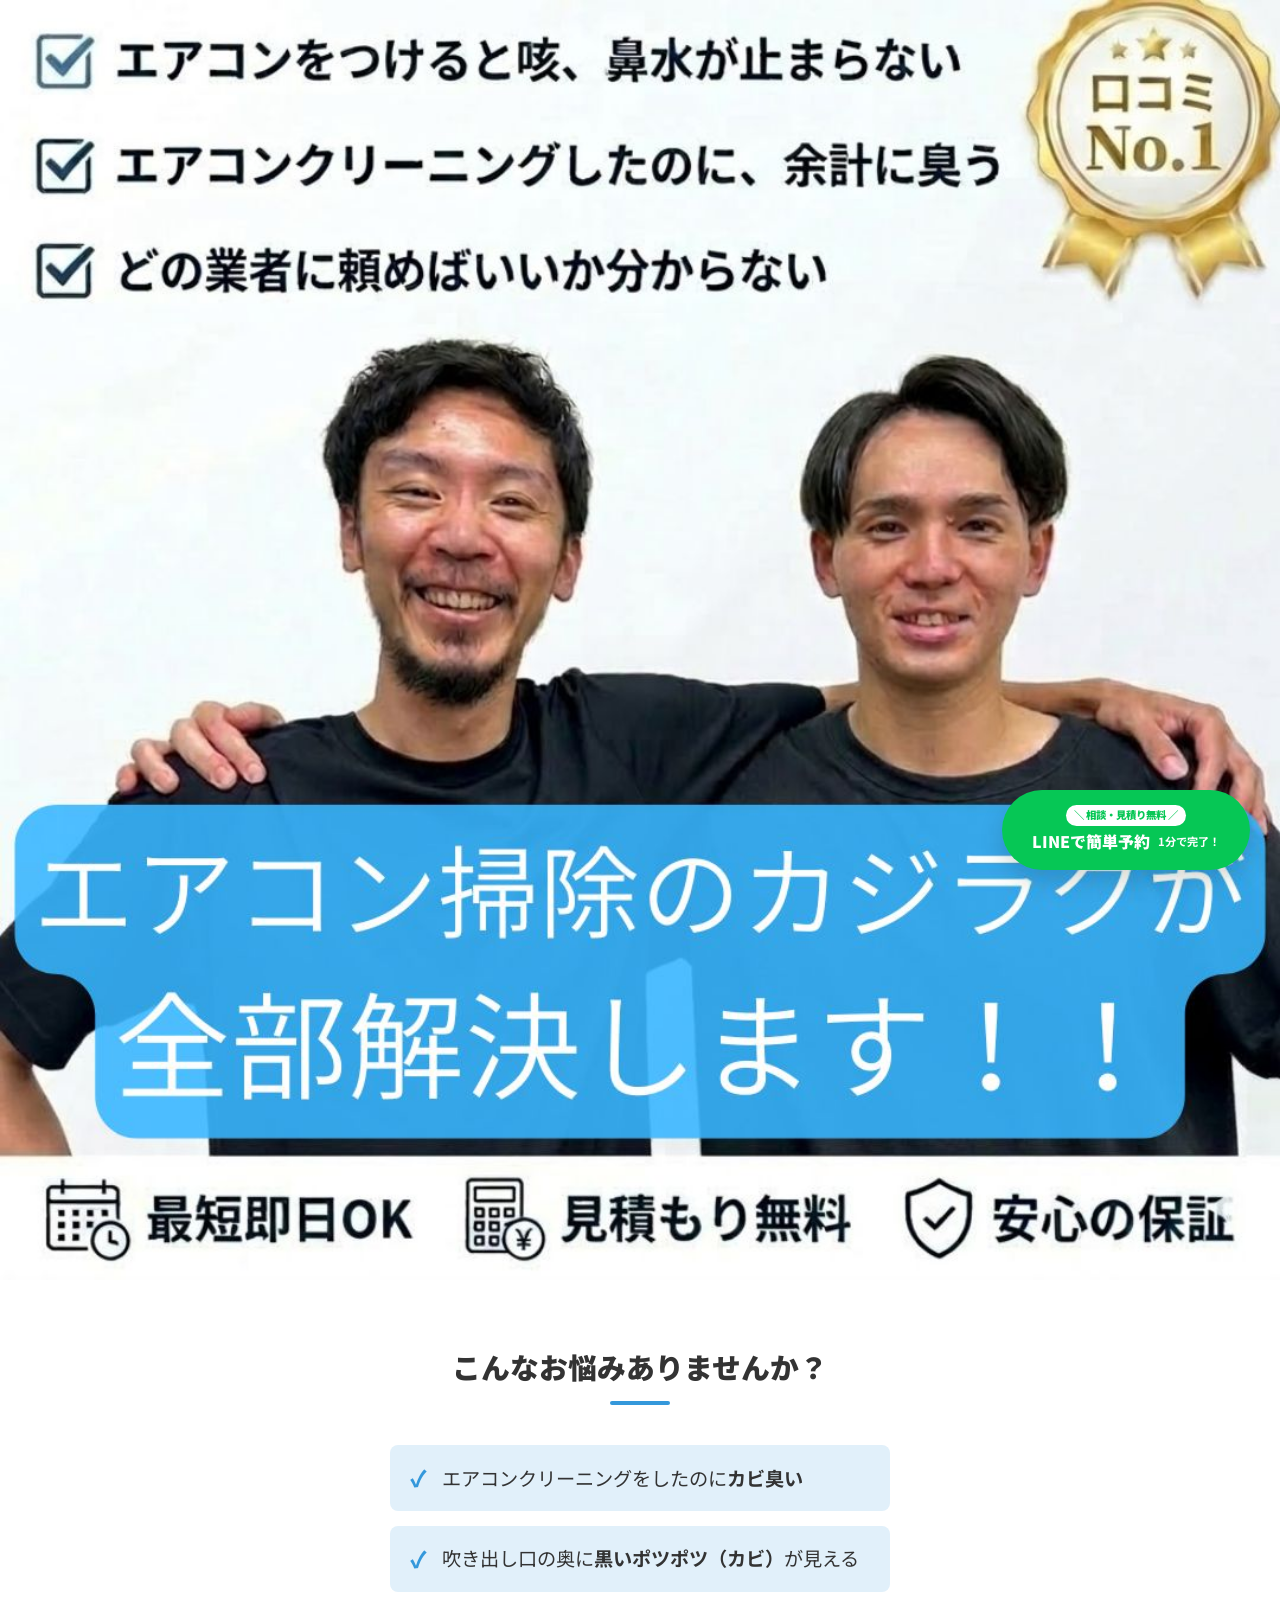
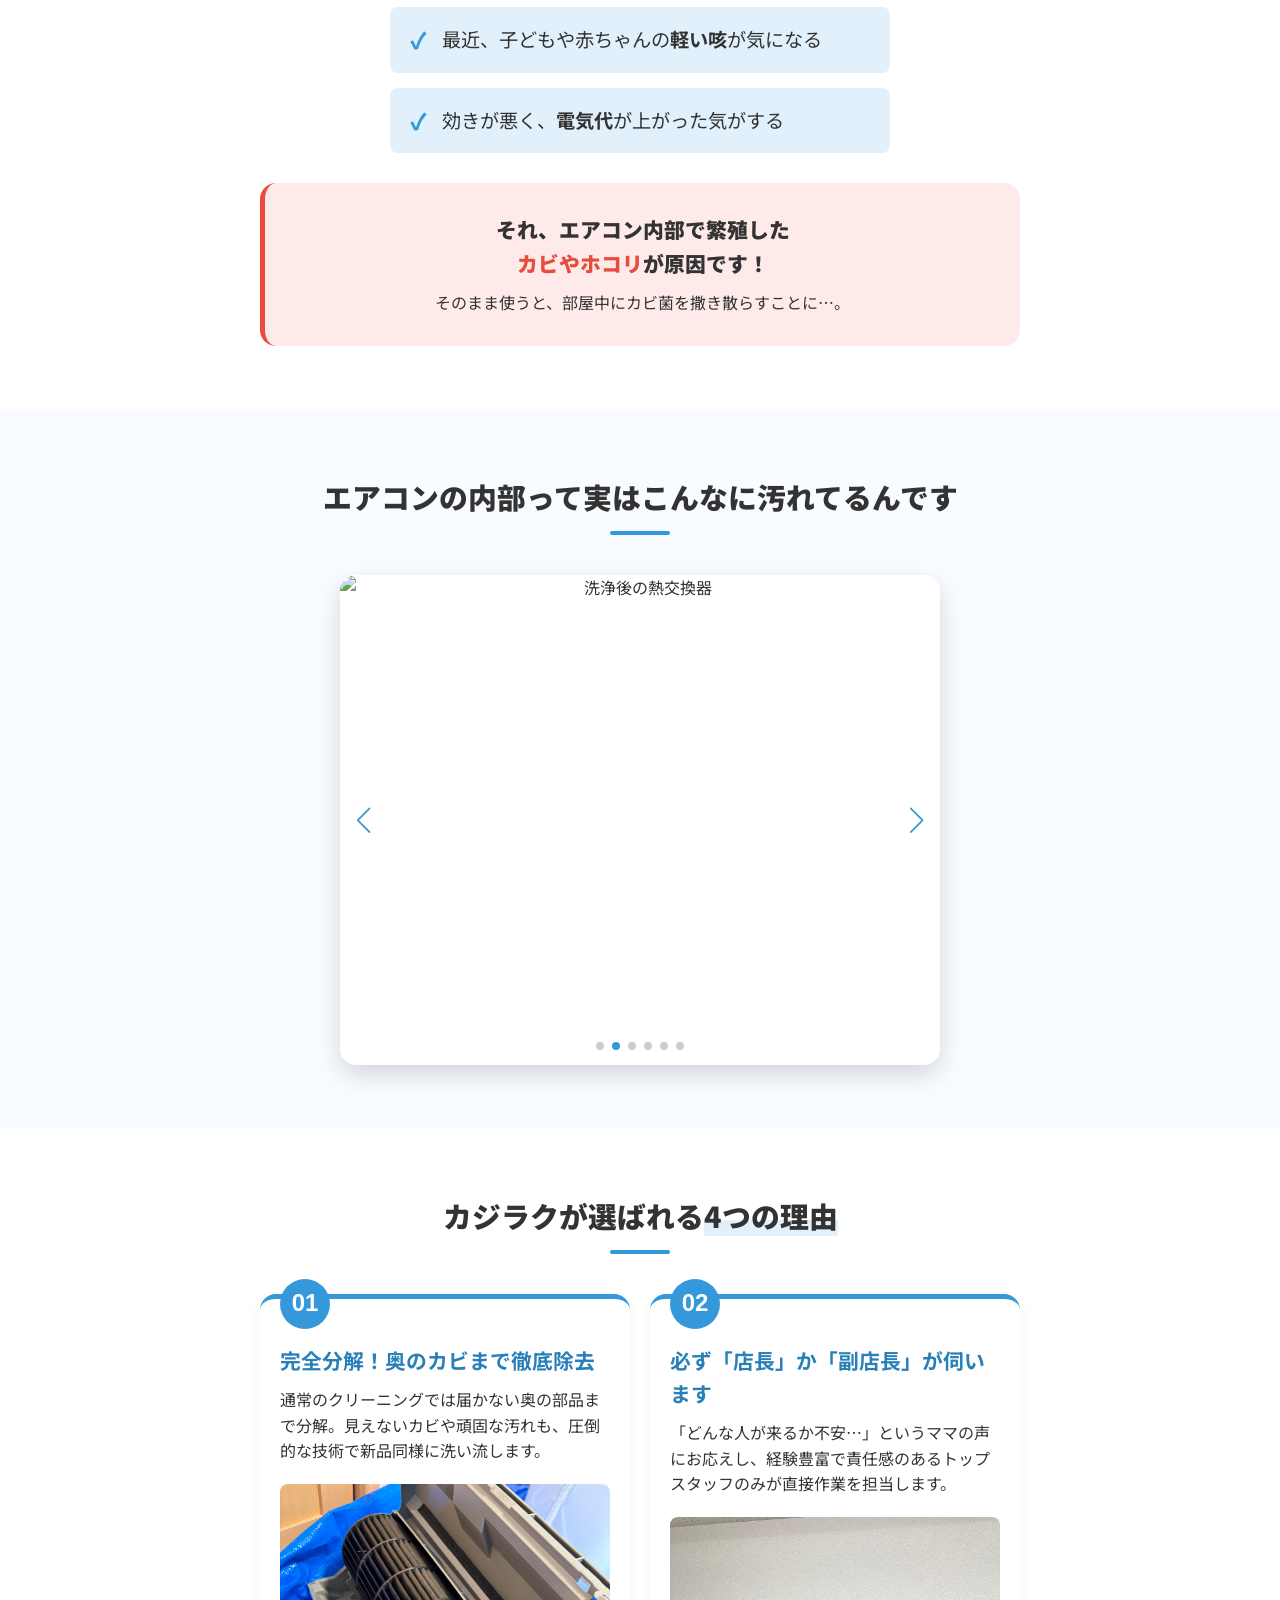
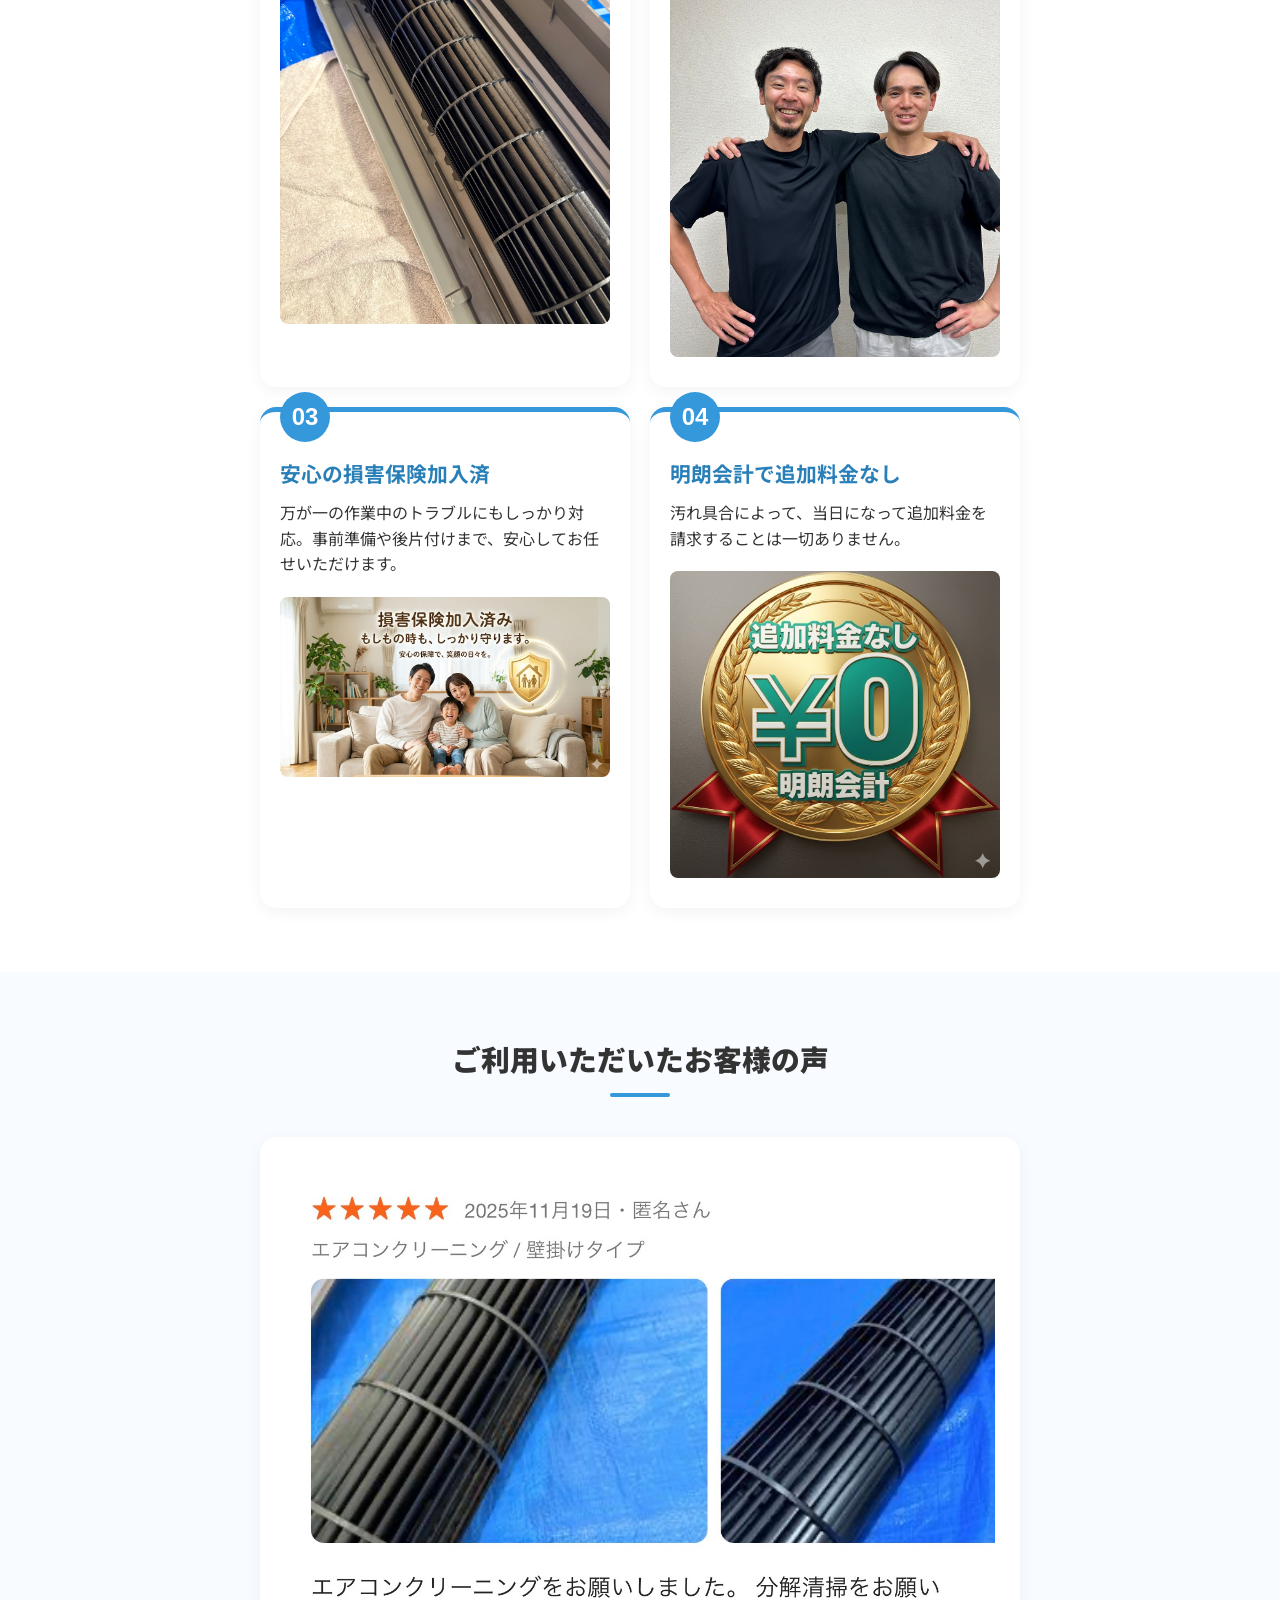
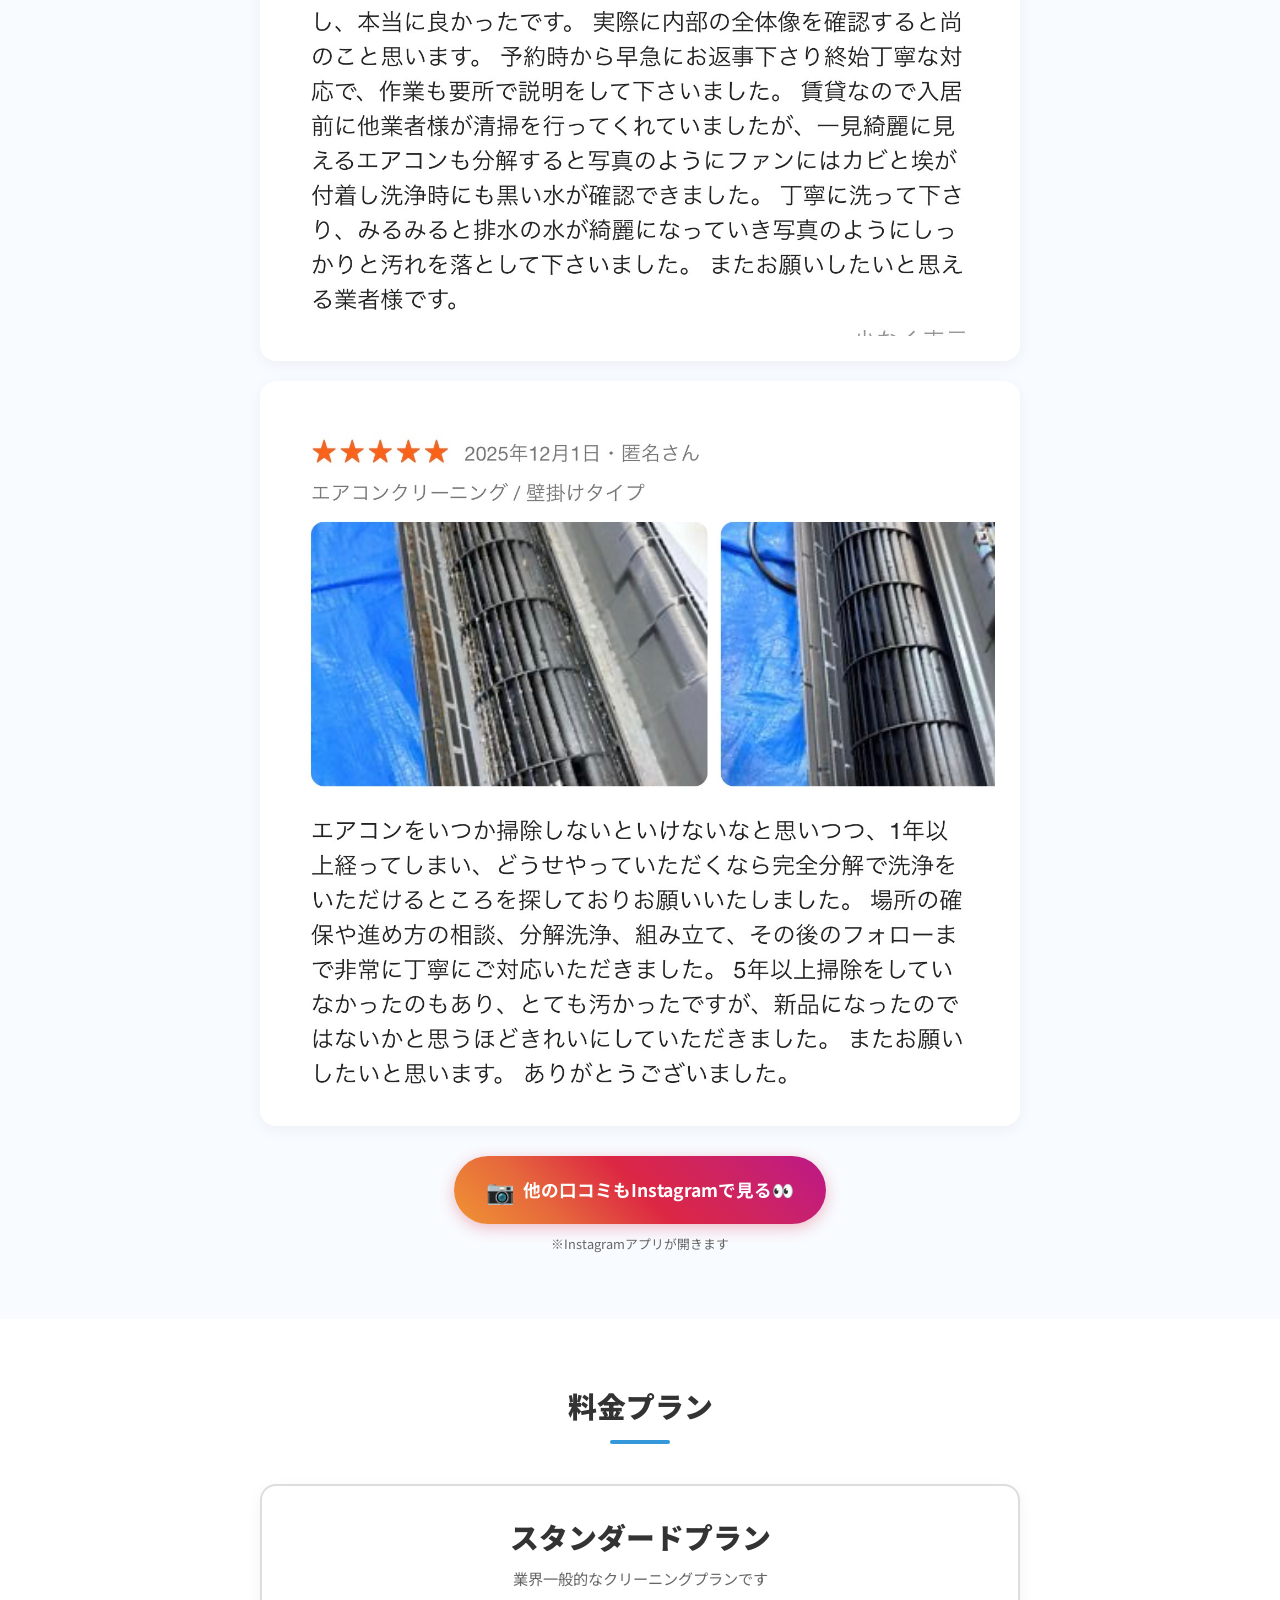
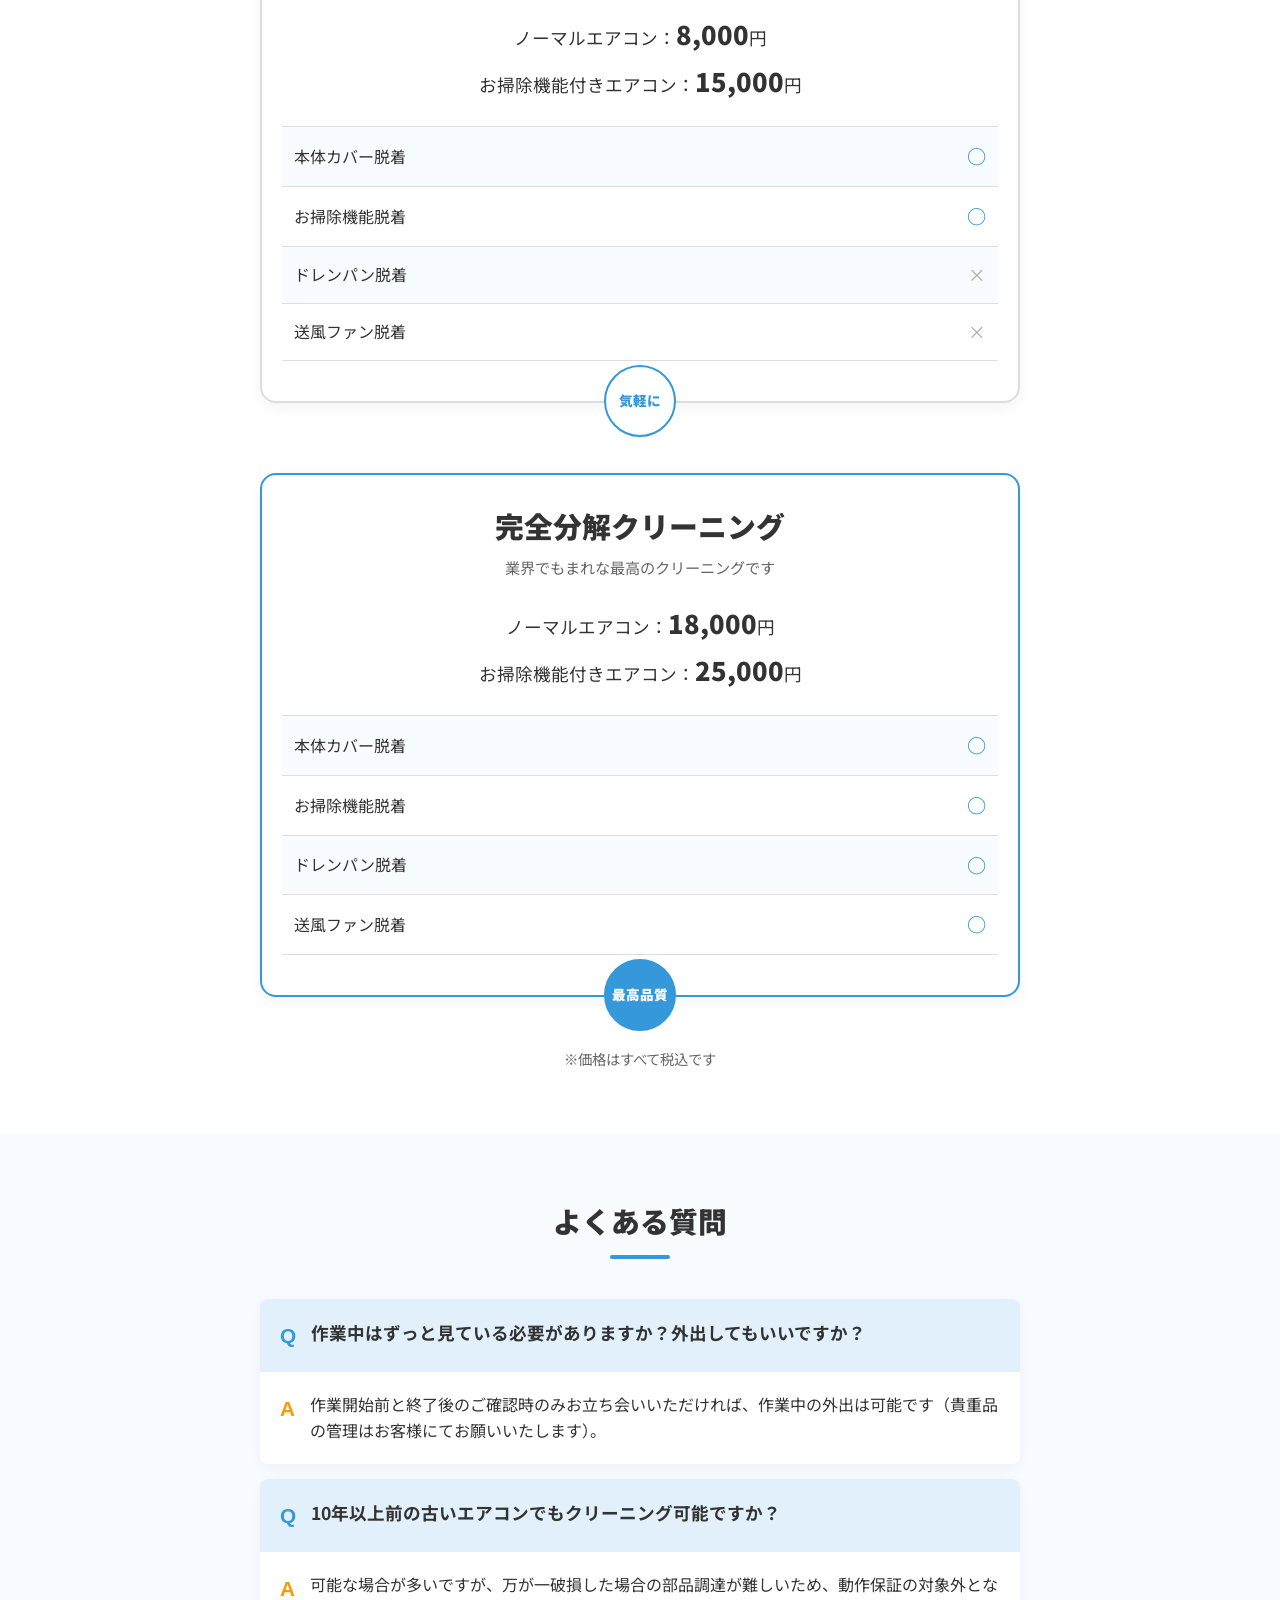
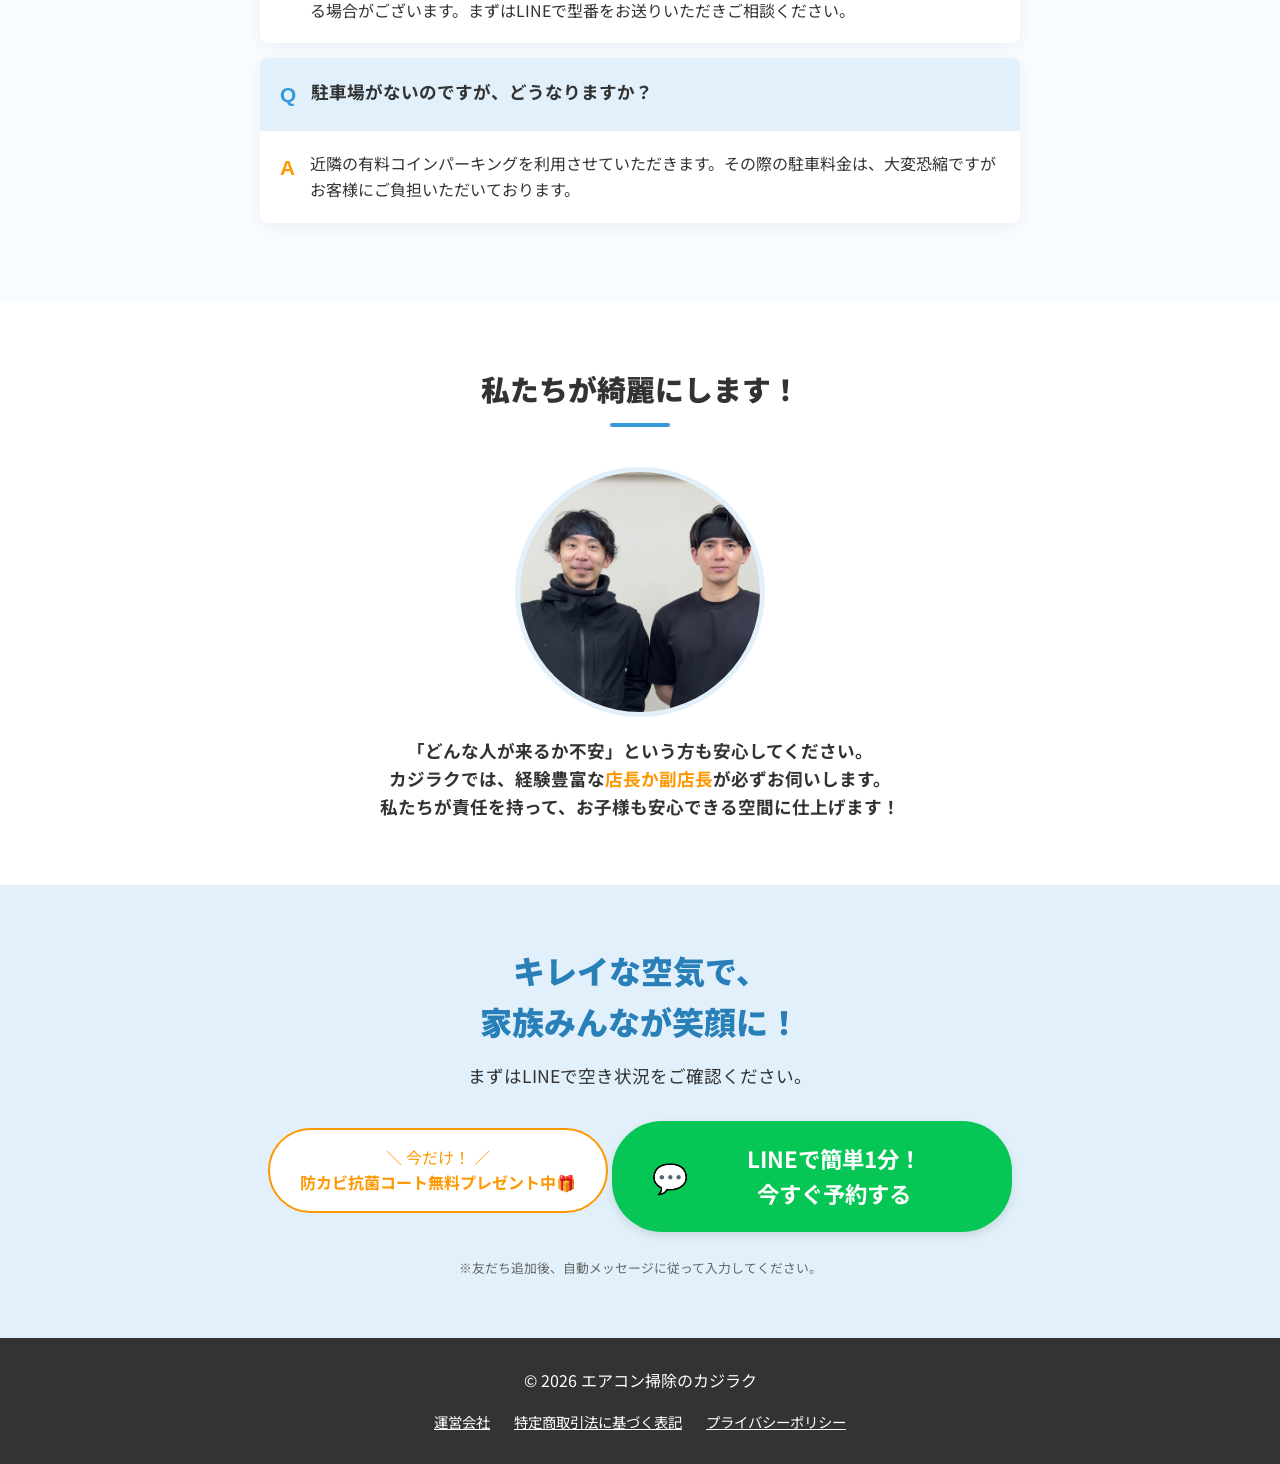
==== index.html @ f6d1b2b7 "料金プランを2カード型デザインに刷新 Co-Authored-By: Claude Sonnet 4.6 <noreply@anthropic.com>" ====
<!DOCTYPE html>
<html lang="ja">

<head>
    <meta charset="UTF-8">
    <meta name="viewport" content="width=device-width, initial-scale=1.0">
    <title>【公式】プロのエアコンクリーニング | 赤ちゃんも安心の徹底洗浄</title>
    <meta name="description"
        content="エアコンからカビのニオイがしたらプロにお任せ！「完全分解洗浄」で奥のカビまで徹底除去。必ず「店長」か「副店長」がお伺いするから技術ムラなしで安心。今ならインスタ限定で防カビ抗菌コート無料プレゼント中！LINEで簡単見積もり。">
    <!-- Google Fonts -->
    <link rel="preconnect" href="https://fonts.googleapis.com">
    <link rel="preconnect" href="https://fonts.gstatic.com" crossorigin>
    <link href="https://fonts.googleapis.com/css2?family=Noto+Sans+JP:wght@400;500;700;900&display=swap"
        rel="stylesheet">
    <!-- Swiper CSS -->
    <link rel="stylesheet" href="https://cdn.jsdelivr.net/npm/swiper@10/swiper-bundle.min.css" />
    <link rel="stylesheet" href="style.css">
</head>

<!-- 追従型CTA (LINE予約) -->
<a href="https://lin.ee/SBZtDhQ" class="floating-cta">
    <div class="cta-content">
        <span class="cta-badge">＼ 相談・見積り無料 ／</span>
        <span class="cta-text">LINEで簡単予約</span>
        <span class="cta-sub">1分で完了！</span>
    </div>
</a>

<!-- ファーストビュー (FV) -->
<header class="fv" id="top">
    <img src="エアコンをつけると咳、鼻水が止まらない.jpg" alt="エアコンクリーニングLP" style="width: 100%; height: auto; display: block;">
</header>

<!-- 悩み共感 -->
<section class="section empathy" id="empathy">
    <div class="container">
        <h2 class="section-title">こんなお悩みありませんか？</h2>
        <ul class="empathy-list">
            <li><span class="check-icon">✓</span> <span>エアコンクリーニングをしたのに<span class="text-bold">カビ臭い</span></span>
            </li>
            <li><span class="check-icon">✓</span> <span>吹き出し口の奥に<span class="text-bold">黒いポツポツ（カビ）</span>が見える</span>
            </li>
            <li><span class="check-icon">✓</span> <span>最近、子どもや赤ちゃんの<span class="text-bold">軽い咳</span>が気になる</span>
            </li>
            <li><span class="check-icon">✓</span> <span>効きが悪く、<span class="text-bold">電気代</span>が上がった気がする</span>
            </li>
        </ul>
        <div class="empathy-conclusion">
            <p class="warning-text">それ、エアコン内部で繁殖した<br><span class="text-red">カビやホコリ</span>が原因です！</p>
            <p>そのまま使うと、部屋中にカビ菌を撒き散らすことに…。</p>
        </div>
    </div>
</section>

<!-- Before/After -->
<section class="section before-after" id="before-after">
    <div class="container">
        <h2 class="section-title">エアコンの内部って実はこんなに汚れてるんです</h2>
        
        <!-- Swiper -->
        <div class="swiper beforeAfterSwiper">
            <div class="swiper-wrapper">
                <!-- スライド1: 洗浄前の汚れ -->
                <div class="swiper-slide">
                    <img src="IMG_2330.PNG" alt="エアコン内部の汚れ" class="slide-image">
                </div>
                <!-- スライド2: ピカピカに洗浄後1 -->
                <div class="swiper-slide">
                    <img src="IMG_2332.PNG" alt="洗浄後の熱交換器" class="slide-image">
                </div>
                <!-- スライド3: 奥の汚れ -->
                <div class="swiper-slide">
                    <img src="IMG_2334.PNG" alt="送風ファンの汚れ" class="slide-image">
                </div>
                <!-- スライド4: ピカピカに洗浄後2 -->
                <div class="swiper-slide">
                    <img src="IMG_2335.PNG" alt="洗浄後の送風ファン" class="slide-image">
                </div>
                <!-- スライド5: 出てきた汚水 -->
                <div class="swiper-slide">
                    <img src="IMG_2166.jpg" alt="エアコンから出た真っ黒な汚水" class="slide-image">
                </div>
                <!-- スライド6: スタッフ作業風景 -->
                <div class="swiper-slide">
                    <img src="IMG_2333.PNG" alt="プロの洗浄作業風景" class="slide-image">
                </div>
            </div>
            <!-- ナビゲーションボタン（左右の矢印） -->
            <div class="swiper-button-next"></div>
            <div class="swiper-button-prev"></div>
            <!-- ページネーション（下のドット） -->
            <div class="swiper-pagination"></div>
        </div>
    </div>
</section>

<!-- 選ばれる理由 -->
<section class="section features" id="features">
    <div class="container">
        <h2 class="section-title">カジラクが選ばれる<span class="highlight-blue">4つの理由</span></h2>
        <div class="feature-grid">
            <div class="feature-card">
                <div class="feature-num">01</div>
                <h3>完全分解！奥のカビまで徹底除去</h3>
                <p>通常のクリーニングでは届かない奥の部品まで分解。見えないカビや頑固な汚れも、圧倒的な技術で新品同様に洗い流します。</p>
                <img src="IMG_7297.jpg" alt="完全分解洗浄" class="feature-img">
            </div>
            <div class="feature-card">
                <div class="feature-num">02</div>
                <h3>必ず「店長」か「副店長」が伺います</h3>
                <p>「どんな人が来るか不安…」というママの声にお応えし、経験豊富で責任感のあるトップスタッフのみが直接作業を担当します。</p>
                <img src="IMG_8439.jpg" alt="店長・副店長対応" class="feature-img">
            </div>
            <div class="feature-card">
                <div class="feature-num">03</div>
                <h3>安心の損害保険加入済</h3>
                <p>万が一の作業中のトラブルにもしっかり対応。事前準備や後片付けまで、安心してお任せいただけます。</p>
                <img src="unnamed (2).jpg" alt="損害保険加入済" class="feature-img">
            </div>
            <div class="feature-card">
                <div class="feature-num">04</div>
                <h3>明朗会計で追加料金なし</h3>
                <p>汚れ具合によって、当日になって追加料金を請求することは一切ありません。</p>
                <img src="unnamed3.jpg" alt="明朗会計" class="feature-img">
            </div>
        </div>
    </div>
</section>

<!-- お客様の声 -->
<section class="section voices" id="voices">
    <div class="container">
        <h2 class="section-title">ご利用いただいたお客様の声</h2>
        <div class="voice-card image-voice">
            <img src="IMG_2337.jpg" alt="お客様の声" style="width: 100%; height: auto; display: block; border-radius: 8px;">
        </div>
        <div class="voice-card image-voice">
            <img src="IMG_2339.jpg" alt="お客様の声" style="width: 100%; height: auto; display: block; border-radius: 8px;">
        </div>
        
        <!-- インスタハイライトへの導線ボタン -->
        <div class="text-center" style="margin-top: 30px;">
            <a href="https://www.instagram.com/s/aGlnaGxpZ2h0OjE3OTk2MzE3NTgyODIyMzk4?story_media_id=3125037147778595895&igsh=OTBybmo5d3ZyaWln" target="_blank" rel="noopener noreferrer" class="btn btn-insta">
                <span class="btn-icon">📷</span> 他の口コミもInstagramで見る👀
            </a>
            <p class="btn-note" style="margin-top: 10px;">※Instagramアプリが開きます</p>
        </div>
    </div>
</section>

<!-- 料金プラン -->
<section class="section pricing" id="pricing">
    <div class="container">
        <h2 class="section-title">料金プラン</h2>
        <div class="plan-cards">

            <!-- スタンダードプラン -->
            <div class="plan-card">
                <div class="plan-body">
                    <h3 class="plan-name">スタンダードプラン</h3>
                    <p class="plan-sub">業界一般的なクリーニングプランです</p>
                    <div class="plan-prices">
                        <p>ノーマルエアコン：<strong>8,000</strong>円</p>
                        <p>お掃除機能付きエアコン：<strong>15,000</strong>円</p>
                    </div>
                    <ul class="plan-features">
                        <li><span>本体カバー脱着</span><span class="mark-circle">○</span></li>
                        <li><span>お掃除機能脱着</span><span class="mark-circle">○</span></li>
                        <li><span>ドレンパン脱着</span><span class="mark-cross">×</span></li>
                        <li><span>送風ファン脱着</span><span class="mark-cross">×</span></li>
                    </ul>
                </div>
                <div class="plan-badge plan-badge-standard">気軽に</div>
            </div>

            <!-- 完全分解クリーニング -->
            <div class="plan-card plan-card-premium">
                <div class="plan-body">
                    <h3 class="plan-name">完全分解クリーニング</h3>
                    <p class="plan-sub">業界でもまれな最高のクリーニングです</p>
                    <div class="plan-prices">
                        <p>ノーマルエアコン：<strong>18,000</strong>円</p>
                        <p>お掃除機能付きエアコン：<strong>25,000</strong>円</p>
                    </div>
                    <ul class="plan-features">
                        <li><span>本体カバー脱着</span><span class="mark-circle">○</span></li>
                        <li><span>お掃除機能脱着</span><span class="mark-circle">○</span></li>
                        <li><span>ドレンパン脱着</span><span class="mark-circle">○</span></li>
                        <li><span>送風ファン脱着</span><span class="mark-circle">○</span></li>
                    </ul>
                </div>
                <div class="plan-badge plan-badge-premium">最高品質</div>
            </div>

        </div>
        <p class="price-note" style="margin-top: 50px; text-align: center;">※価格はすべて税込です</p>
    </div>
</section>

<!-- FAQ -->
<section class="section faq" id="faq">
    <div class="container">
        <h2 class="section-title">よくある質問</h2>
        <div class="faq-item">
            <h3 class="faq-q"><span>Q</span> 作業中はずっと見ている必要がありますか？外出してもいいですか？</h3>
            <p class="faq-a"><span>A</span> 作業開始前と終了後のご確認時のみお立ち会いいただければ、作業中の外出は可能です（貴重品の管理はお客様にてお願いいたします）。</p>
        </div>
        <div class="faq-item">
            <h3 class="faq-q"><span>Q</span> 10年以上前の古いエアコンでもクリーニング可能ですか？</h3>
            <p class="faq-a"><span>A</span>
                可能な場合が多いですが、万が一破損した場合の部品調達が難しいため、動作保証の対象外となる場合がございます。まずはLINEで型番をお送りいただきご相談ください。</p>
        </div>
        <div class="faq-item">
            <h3 class="faq-q"><span>Q</span> 駐車場がないのですが、どうなりますか？</h3>
            <p class="faq-a"><span>A</span> 近隣の有料コインパーキングを利用させていただきます。その際の駐車料金は、大変恐縮ですがお客様にご負担いただいております。</p>
        </div>
    </div>
</section>

<!-- スタッフ紹介 -->
<section class="section staff" id="staff">
    <div class="container text-center">
        <h2 class="section-title">私たちが綺麗にします！</h2>
        <img src="IMG_1739.JPG" alt="店長・副店長紹介" class="staff-photo">
        <p class="staff-msg">「どんな人が来るか不安」という方も安心してください。<br>カジラクでは、経験豊富な<span
                class="text-orange text-bold">店長か副店長</span>が必ずお伺いします。<br>私たちが責任を持って、お子様も安心できる空間に仕上げます！</p>
    </div>
</section>

<!-- クロージング (CTA) -->
<section class="section closing" id="contact">
    <div class="container text-center">
        <h2 class="closing-title">キレイな空気で、<br>家族みんなが笑顔に！</h2>
        <p class="closing-desc">まずはLINEで空き状況をご確認ください。</p>

        <div class="closing-offer">
            <p>＼ 今だけ！ ／</p>
            <p><strong>防カビ抗菌コート無料プレゼント中🎁</strong></p>
        </div>

        <a href="https://lin.ee/SBZtDhQ" class="btn btn-main btn-xl">
            <span class="btn-icon">💬</span> LINEで簡単1分！今すぐ予約する
        </a>
        <p class="btn-note">※友だち追加後、自動メッセージに従って入力してください。</p>
    </div>
</section>

<footer class="footer">
    <div class="container">
        <p>&copy; 2026 エアコン掃除のカジラク</p>
        <div class="footer-links">
            <a href="https://sealine-dream-system.com/cleaning_agency/" target="_blank" rel="noopener noreferrer">運営会社</a>
            <a href="tokushoho.html">特定商取引法に基づく表記</a>
            <a href="privacypolicy.html">プライバシーポリシー</a>
        </div>
    </div>
</footer>

<!-- Swiper JS -->
<script src="https://cdn.jsdelivr.net/npm/swiper@10/swiper-bundle.min.js"></script>

<!-- Swiperの初期化スクリプト -->
<script>
  const swiper = new Swiper('.beforeAfterSwiper', {
    // オプション設定
    loop: true, // 最後までいったら最初に戻る
    speed: 600, // スライドのスピード
    autoplay: {
      delay: 3000, // 3秒ごとに自動スライド
      disableOnInteraction: false, // 触っても自動再生を止めない
    },
    pagination: {
      el: '.swiper-pagination',
      clickable: true, // ドットを押して移動できる
    },
    navigation: {
      nextEl: '.swiper-button-next',
      prevEl: '.swiper-button-prev',
    },
    // スマホ等で1枚を大きく表示
    slidesPerView: 1, 
    spaceBetween: 20,
  });
</script>

</body>

</html>
---- style.css ----
/* =========================================================================
   RESET & BASE VARIABLES
   ========================================================================= */
*,
*::before,
*::after {
    box-sizing: border-box;
    margin: 0;
    padding: 0;
}

:root {
    /* Color Palette */
    --color-white: #ffffff;
    --color-bg: #f8fbff;
    /* 爽やかなごく薄い青みのある白 */
    --color-main: #3498db;
    /* 爽やかなメインの青 */
    --color-main-light: #e1f0fa;
    /* 薄い青 */
    --color-main-dark: #2980b9;
    /* 濃い青 */
    --color-accent: #ff9800;
    /* 目立たせるオレンジ（CTAなど） */
    --color-accent-hover: #e68a00;
    --color-text: #333333;
    --color-text-light: #666666;
    --color-red: #e74c3c;
    /* 警告色 */
    --color-green: #06C755;
    /* LINEグリーン */
    --color-green-hover: #05b04b;
    --color-border: #dddddd;

    /* Typography */
    --font-base: 'Noto Sans JP', sans-serif;

    /* Spacing */
    --space-sm: 8px;
    --space-md: 16px;
    --space-lg: 32px;
    --space-xl: 64px;

    /* Effects */
    --shadow-card: 0 4px 15px rgba(0, 0, 0, 0.05);
    --shadow-float: 0 10px 25px rgba(0, 0, 0, 0.15);
    --radius-sm: 8px;
    --radius-md: 16px;
    --radius-lg: 24px;
    --radius-round: 50px;
}

/* =========================================================================
   GLOBAL STYLES
   ========================================================================= */
body {
    font-family: var(--font-base);
    color: var(--color-text);
    background-color: var(--color-bg);
    line-height: 1.6;
    font-size: 16px;
    -webkit-font-smoothing: antialiased;
    overflow-x: hidden;
}

img {
    max-width: 100%;
    height: auto;
    display: block;
}

a {
    text-decoration: none;
    color: var(--color-main);
    transition: all 0.3s ease;
}

.container {
    width: 100%;
    max-width: 800px;
    /* スマホファーストかつPCでも読みやすい幅 */
    margin: 0 auto;
    padding: 0 20px;
}

.section {
    padding: var(--space-xl) 0;
}

/* ユーティリティクラス */
.text-center {
    text-align: center;
}

.text-bold {
    font-weight: 700;
}

.text-red {
    color: var(--color-red);
}

.text-large {
    font-size: 2.5rem;
    font-weight: 900;
}

.text-orange {
    color: var(--color-accent);
}

.highlight {
    background: linear-gradient(transparent 60%, #ffff99 60%);
    font-weight: 900;
}

.highlight-blue {
    background: linear-gradient(transparent 60%, var(--color-main-light) 60%);
    font-weight: 900;
}

/* ボタン共通 */
.btn {
    display: inline-flex;
    align-items: center;
    justify-content: center;
    padding: 16px 32px;
    border-radius: var(--radius-round);
    font-weight: 700;
    text-align: center;
    cursor: pointer;
    transition: transform 0.2s, box-shadow 0.2s;
    box-shadow: 0 4px 10px rgba(0, 0, 0, 0.1);
    word-break: keep-all;
}

.btn:hover {
    transform: translateY(-2px);
    box-shadow: 0 6px 15px rgba(0, 0, 0, 0.15);
}

.btn-main {
    background-color: var(--color-green);
    color: var(--color-white);
    font-size: 1.2rem;
}

.btn-main:hover {
    background-color: var(--color-green-hover);
    color: var(--color-white);
}

/* インスタグラム用ボタン */
.btn-insta {
    background: linear-gradient(45deg, #f09433 0%, #e6683c 25%, #dc2743 50%, #cc2366 75%, #bc1888 100%);
    color: var(--color-white);
    font-size: 1.1rem;
    box-shadow: 0 4px 15px rgba(220, 39, 67, 0.3);
}

.btn-insta:hover {
    background: linear-gradient(45deg, #e6683c 0%, #dc2743 25%, #cc2366 50%, #bc1888 75%, #8e1069 100%);
    color: var(--color-white);
}

.btn-xl {
    font-size: 1.4rem;
    padding: 20px 40px;
    width: 100%;
    max-width: 400px;
    animation: pulse 2s infinite;
}

@keyframes pulse {
    0% {
        transform: scale(1);
    }

    50% {
        transform: scale(1.05);
    }

    100% {
        transform: scale(1);
    }
}

.btn-icon {
    margin-right: 8px;
    font-size: 1.3em;
}

/* プレースホルダー画像用 */
.placeholder-img {
    background: linear-gradient(135deg, #f5f7fa 0%, #c3cfe2 100%);
    display: flex;
    align-items: center;
    justify-content: center;
    color: var(--color-text-light);
    font-weight: bold;
    font-size: 1.2rem;
    border-radius: var(--radius-sm);
    box-shadow: inset 0 0 10px rgba(0, 0, 0, 0.05);
}

.placeholder-img::after {
    content: attr(data-text);
}

/* =========================================================================
   SECTIONS
   ========================================================================= */

/* ファーストビュー */
.fv {
    position: relative;
    padding: 0;
    min-height: auto;
    display: block;
}

.fv-container {
    position: relative;
    z-index: 1;
    text-align: center;
    max-width: 600px;
}

.fv-badge {
    display: inline-block;
    background-color: var(--color-accent);
    color: var(--color-white);
    padding: 8px 16px;
    border-radius: var(--radius-round);
    font-weight: 700;
    font-size: 0.9rem;
    margin-bottom: 20px;
    letter-spacing: 1px;
}

.fv-copy {
    font-size: 1.8rem;
    line-height: 1.5;
    margin-bottom: 30px;
    color: var(--color-text);
    font-family: var(--font-base);
}

.fv-highlight-text {
    font-size: 2.8rem;
    font-weight: 900;
}

.fv-offer {
    background-color: var(--color-white);
    padding: 20px;
    border-radius: var(--radius-md);
    border: 3px solid var(--color-accent);
    margin-bottom: 30px;
    box-shadow: var(--shadow-card);
}

.offer-price {
    color: var(--color-accent);
    font-size: 1.5rem;
    font-weight: 900;
    margin: 10px 0;
}

.offer-note {
    font-size: 0.8rem;
    color: var(--color-text-light);
}

/* 共通セクションタイトル */
.section-title {
    text-align: center;
    font-size: 1.8rem;
    margin-bottom: 40px;
    font-weight: 900;
    position: relative;
    padding-bottom: 15px;
}

.section-title::after {
    content: '';
    position: absolute;
    bottom: 0;
    left: 50%;
    transform: translateX(-50%);
    width: 60px;
    height: 4px;
    background-color: var(--color-main);
    border-radius: 2px;
}

/* 共感セクション */
.empathy {
    background-color: var(--color-white);
}

.empathy-list {
    list-style: none;
    max-width: 500px;
    margin: 0 auto 30px;
}

.empathy-list li {
    font-size: 1.2rem;
    margin-bottom: 15px;
    padding: 15px 20px;
    background-color: var(--color-main-light);
    border-radius: var(--radius-sm);
    display: flex;
    align-items: center;
}

.check-icon {
    color: var(--color-main);
    font-weight: 900;
    margin-right: 15px;
    font-size: 1.4rem;
    flex-shrink: 0;
}

.empathy-conclusion {
    text-align: center;
    background-color: #ffeaea;
    padding: 30px;
    border-radius: var(--radius-md);
    border-left: 5px solid var(--color-red);
}

.warning-text {
    font-size: 1.3rem;
    font-weight: 900;
    margin-bottom: 10px;
}

/* Before/After (Swiper スライドショー) */
.beforeAfterSwiper {
    width: 100%;
    max-width: 600px; /* PCで見ても大きすぎないサイズに */
    margin: 0 auto;
    border-radius: var(--radius-md);
    box-shadow: var(--shadow-float);
    overflow: hidden;
    background-color: var(--color-white);
    padding-bottom: 40px; /* ページネーション（ドット）用の余白 */
}

.swiper-slide {
    text-align: center;
    background: #fff;
    display: flex;
    flex-direction: column;
    justify-content: center;
    align-items: center;
}

.slide-image {
    width: 100%;
    height: auto;
    aspect-ratio: 4/3;
    object-fit: cover;
}

.slide-caption {
    font-size: 1.2rem;
    padding: 15px;
    margin: 0;
    width: 100%;
}

/* Swiperのボタン色を青に変更 */
.swiper-button-next,
.swiper-button-prev {
    color: var(--color-main);
    transform: scale(0.6); /* 矢印を少し小さめに */
}

/* ページネーションの色を青に変更 */
.swiper-pagination-bullet-active {
    background-color: var(--color-main) !important;
}

/* 特徴セクション */
.features {
    background-color: var(--color-white);
}

.feature-grid {
    display: grid;
    grid-template-columns: 1fr;
    gap: 20px;
}

.feature-card {
    background-color: var(--color-white);
    padding: 30px 20px;
    border-radius: var(--radius-md);
    box-shadow: var(--shadow-card);
    position: relative;
    border-top: 5px solid var(--color-main);
}

.feature-num {
    position: absolute;
    top: -20px;
    left: 20px;
    background-color: var(--color-main);
    color: var(--color-white);
    font-size: 1.5rem;
    font-weight: 900;
    width: 50px;
    height: 50px;
    display: flex;
    align-items: center;
    justify-content: center;
    border-radius: 50%;
    font-family: Arial, sans-serif;
}

.feature-card h3 {
    margin: 15px 0 10px;
    font-size: 1.3rem;
    color: var(--color-main-dark);
}

.feature-img {
    width: 100%;
    height: auto;
    border-radius: var(--radius-sm);
    margin-top: 20px;
    display: block;
}

/* お客様の声 */
.voice-card {
    background-color: var(--color-white);
    padding: 25px;
    border-radius: var(--radius-md);
    box-shadow: var(--shadow-card);
    margin-bottom: 20px;
}

.voice-header {
    display: flex;
    justify-content: space-between;
    margin-bottom: 15px;
    border-bottom: 1px dashed var(--color-border);
    padding-bottom: 10px;
}

.voice-user {
    font-weight: bold;
    color: var(--color-main-dark);
}

.voice-stars {
    color: #f1c40f;
    letter-spacing: 2px;
}

.voice-title {
    font-size: 1.1rem;
    margin-bottom: 10px;
}

/* 料金プラン */
.pricing {
    background-color: var(--color-white);
}

.price-note {
    font-size: 0.9rem;
    color: var(--color-text-light);
}

/* プランカード（新デザイン） */
.plan-cards {
    display: flex;
    flex-direction: column;
    gap: 70px;
}

.plan-card {
    border: 2px solid var(--color-border);
    border-radius: var(--radius-md);
    background-color: var(--color-white);
    position: relative;
    box-shadow: var(--shadow-card);
}

.plan-card-premium {
    border-color: var(--color-main);
}

.plan-img {
    width: 100%;
    height: 220px;
    object-fit: cover;
    display: block;
    border-radius: var(--radius-md) var(--radius-md) 0 0;
}

.plan-body {
    padding: 28px 20px 40px;
}

.plan-name {
    font-size: 1.8rem;
    font-weight: 900;
    text-align: center;
    margin-bottom: 6px;
}

.plan-sub {
    text-align: center;
    color: var(--color-text-light);
    font-size: 0.95rem;
    margin-bottom: 24px;
}

.plan-prices {
    text-align: center;
    margin-bottom: 24px;
}

.plan-prices p {
    font-size: 1.1rem;
    margin-bottom: 6px;
}

.plan-prices strong {
    font-size: 1.6rem;
    font-weight: 900;
}

.plan-features {
    list-style: none;
}

.plan-features li {
    display: flex;
    justify-content: space-between;
    align-items: center;
    padding: 14px 12px;
    border-bottom: 1px solid var(--color-border);
    font-size: 1rem;
}

.plan-features li:first-child {
    border-top: 1px solid var(--color-border);
}

.plan-features li:nth-child(odd) {
    background-color: var(--color-bg);
}

.mark-circle {
    color: var(--color-main);
    font-size: 1.2rem;
    font-weight: bold;
    flex-shrink: 0;
}

.mark-double-circle {
    color: var(--color-main);
    font-size: 1.2rem;
    font-weight: bold;
    flex-shrink: 0;
}

.mark-cross {
    color: #aaa;
    font-size: 1.1rem;
    flex-shrink: 0;
}

.plan-badge {
    position: absolute;
    bottom: -36px;
    left: 50%;
    transform: translateX(-50%);
    width: 72px;
    height: 72px;
    border-radius: 50%;
    display: flex;
    align-items: center;
    justify-content: center;
    font-size: 0.85rem;
    font-weight: 900;
    z-index: 1;
    white-space: nowrap;
}

.plan-badge-standard {
    background-color: var(--color-white);
    border: 2px solid var(--color-main);
    color: var(--color-main);
}

.plan-badge-premium {
    background-color: var(--color-main);
    border: 2px solid var(--color-main);
    color: var(--color-white);
}

.offer-box {
    background-color: #fff3e0;
    /* 薄いオレンジ */
    border: 3px dashed var(--color-accent);
    border-radius: var(--radius-md);
    padding: 30px;
    text-align: center;
    margin-top: 30px;
}

.offer-label {
    display: inline-block;
    background-color: var(--color-red);
    color: var(--color-white);
    padding: 5px 15px;
    border-radius: var(--radius-round);
    font-weight: bold;
    margin-bottom: 15px;
}

.offer-desc {
    font-weight: bold;
    margin-bottom: 20px;
    line-height: 1.8;
}

/* FAQ */
.faq-item {
    background-color: var(--color-white);
    border-radius: var(--radius-sm);
    box-shadow: var(--shadow-card);
    margin-bottom: 15px;
    overflow: hidden;
}

.faq-q {
    padding: 20px;
    background-color: var(--color-main-light);
    font-size: 1.1rem;
    display: flex;
    align-items: flex-start;
}

.faq-q span {
    color: var(--color-main);
    font-weight: 900;
    font-size: 1.3rem;
    margin-right: 15px;
    font-family: Arial, sans-serif;
}

.faq-a {
    padding: 20px;
    display: flex;
    align-items: flex-start;
}

.faq-a span {
    color: var(--color-accent);
    font-weight: 900;
    font-size: 1.3rem;
    margin-right: 15px;
    font-family: Arial, sans-serif;
}

/* スタッフ */
.staff {
    background-color: var(--color-white);
}

.staff-photo {
    width: 250px;
    height: 250px;
    border-radius: 50%;
    margin: 0 auto 20px;
    border: 5px solid var(--color-main-light);
    object-fit: cover;
    object-position: 100% top;
    /* さらに大幅に寄せて右側の人物が切れないようにする調整 */
}

.staff-msg {
    font-weight: bold;
    font-size: 1.1rem;
}

/* クロージング */
.closing {
    background-color: var(--color-main-light);
    padding: 60px 0;
}

.closing-title {
    font-size: 2rem;
    font-weight: 900;
    color: var(--color-main-dark);
    margin-bottom: 15px;
}

.closing-desc {
    margin-bottom: 30px;
    font-size: 1.1rem;
}

.closing-offer {
    background-color: var(--color-white);
    display: inline-block;
    padding: 15px 30px;
    border-radius: var(--radius-round);
    border: 2px solid var(--color-accent);
    color: var(--color-accent);
    margin-bottom: 30px;
}

.btn-note {
    font-size: 0.8rem;
    margin-top: 15px;
    color: var(--color-text-light);
}

/* フッター */
.footer {
    background-color: var(--color-text);
    color: var(--color-white);
    text-align: center;
    padding: 30px 0;
}

.footer-links {
    margin-top: 15px;
}

.footer-links a {
    color: var(--color-white);
    text-decoration: underline;
    margin: 0 10px;
    font-size: 0.9rem;
}

/* 追従CTA */
.floating-cta {
    position: fixed;
    bottom: 15px;
    left: 0;
    right: 0;
    margin: 0 auto;
    width: 75%;
    max-width: 260px;
    background-color: var(--color-green);
    color: var(--color-white);
    text-align: center;
    padding: 6px 5px;
    z-index: 100;
    display: block;
    box-shadow: 0 4px 10px rgba(0, 0, 0, 0.2);
    border-radius: var(--radius-round);
    border: 2px solid var(--color-white);
    animation: floating-bounce 2s infinite;
}

@keyframes floating-bounce {
    0%, 20%, 50%, 80%, 100% {
        transform: translateY(0);
    }
    40% {
        transform: translateY(-8px);
    }
    60% {
        transform: translateY(-4px);
    }
}

.floating-cta:hover {
    background-color: var(--color-green-hover);
    color: var(--color-white);
}

.cta-content {
    width: 100%;
}

.cta-badge {
    display: table;
    margin: 0 auto 2px;
    background-color: var(--color-white);
    color: var(--color-green);
    font-size: 0.65rem;
    font-weight: 900;
    padding: 2px 8px;
    border-radius: var(--radius-round);
}

.cta-text {
    display: inline-block;
    font-size: 1.0rem;
    font-weight: 900;
    margin-right: 4px;
    vertical-align: middle;
}

.cta-sub {
    display: inline-block;
    font-size: 0.7rem;
    font-weight: bold;
    vertical-align: middle;
}

/* コンテンツ下部に余白（追従CTAで隠れないように） */
body {
    padding-bottom: 70px;
}

/* =========================================================================
   MEDIA QUERIES (PC向けの調整)
   ========================================================================= */
@media (min-width: 768px) {
    .fv-copy {
        font-size: 2.5rem;
    }

    .fv-highlight-text {
        font-size: 4rem;
    }

    .text-large {
        font-size: 3.5rem;
    }

    .feature-grid {
        grid-template-columns: repeat(2, 1fr);
    }

    .price-card {
        padding: 30px;
    }

    .floating-cta {
        bottom: 30px;
        left: auto;
        right: 30px;
        margin: 0;
        width: auto;
        border-radius: var(--radius-round);
        padding: 15px 30px;
        box-shadow: var(--shadow-float);
        border: none;
        animation: none;
    }

    body {
        padding-bottom: 0;
    }
}
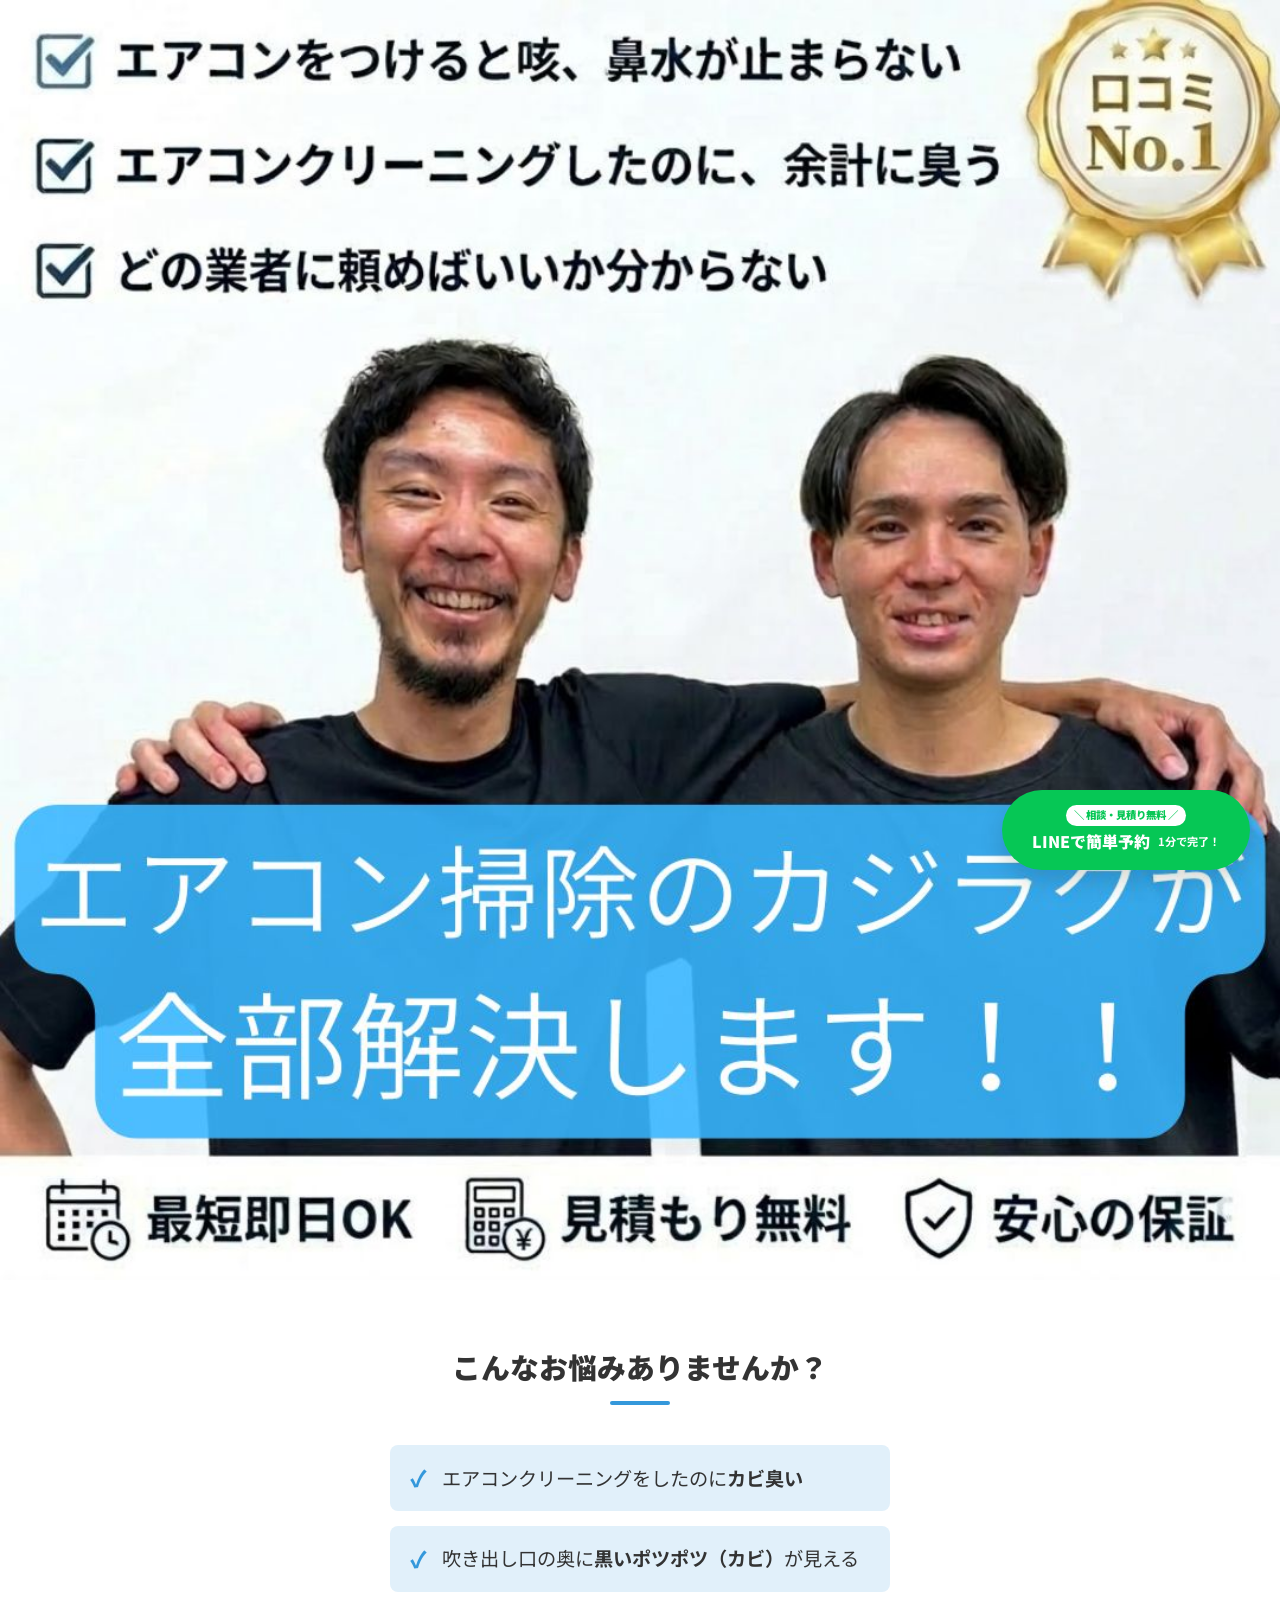
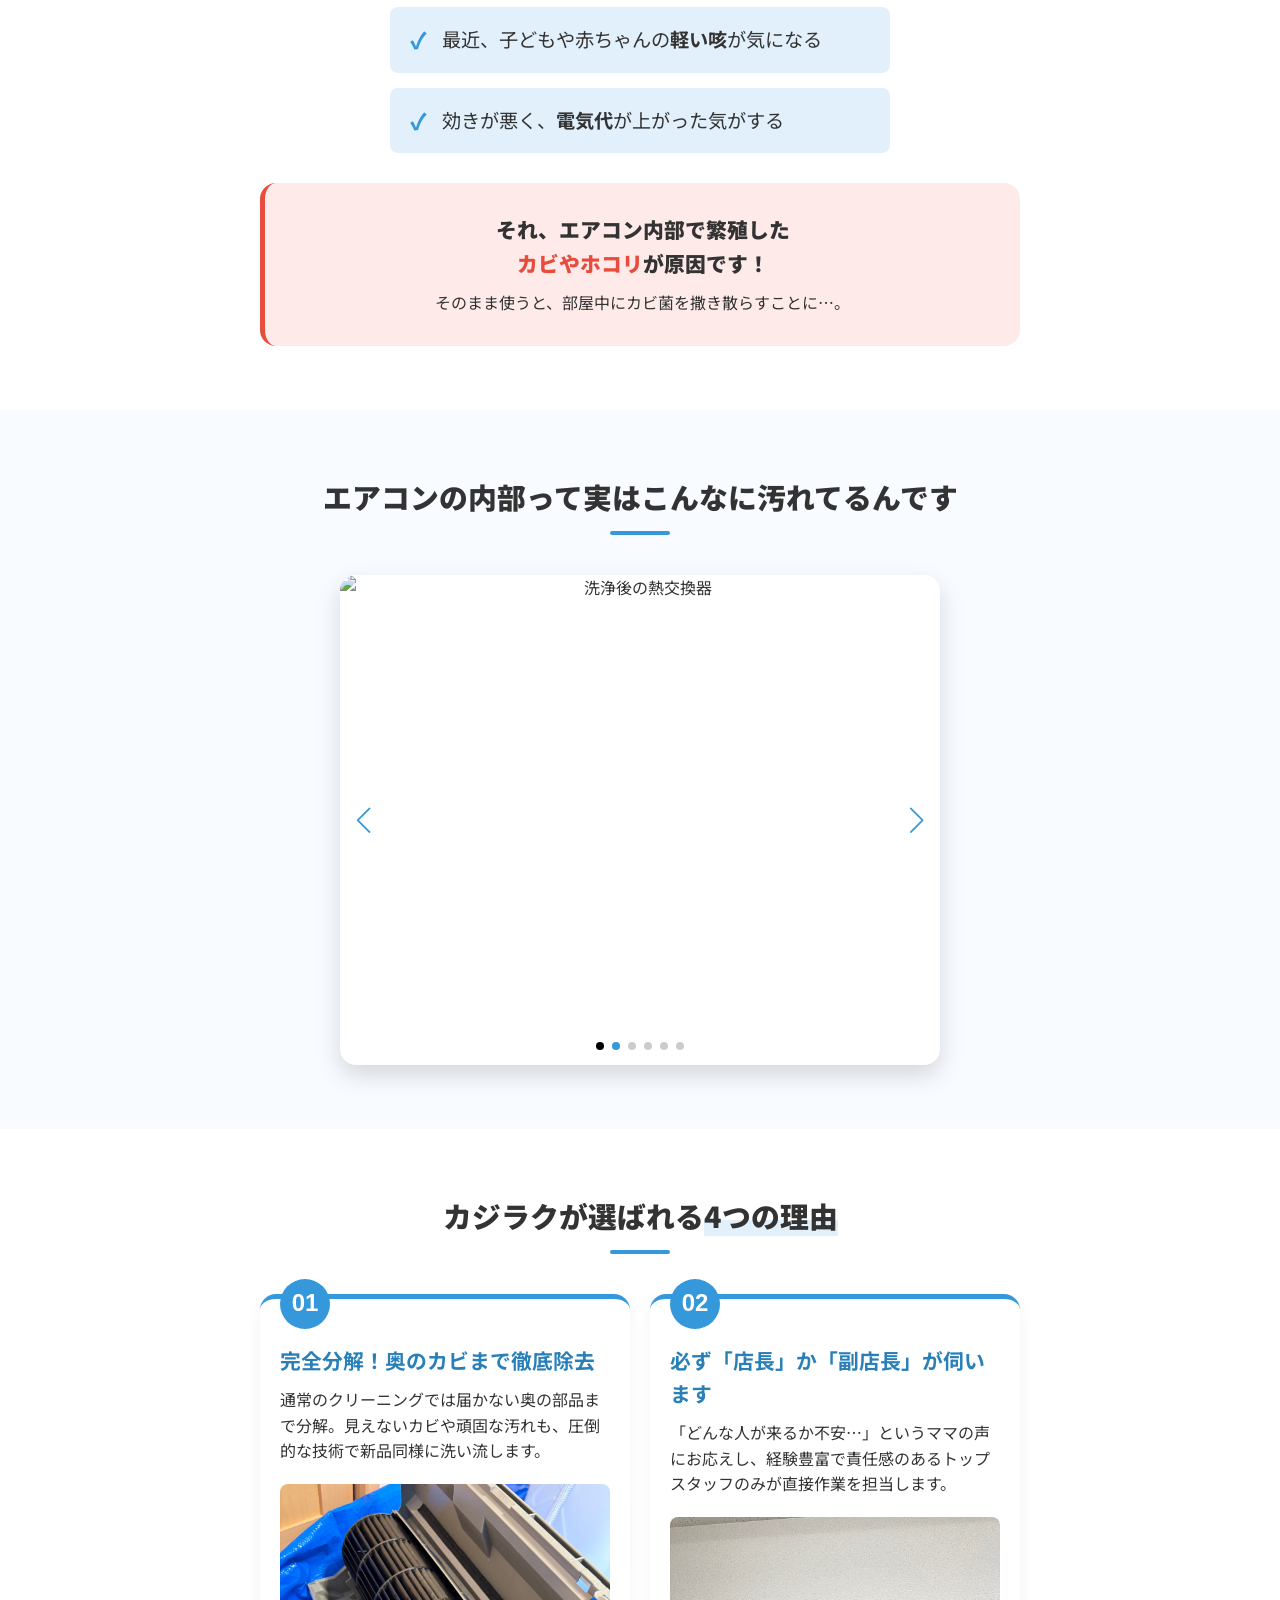
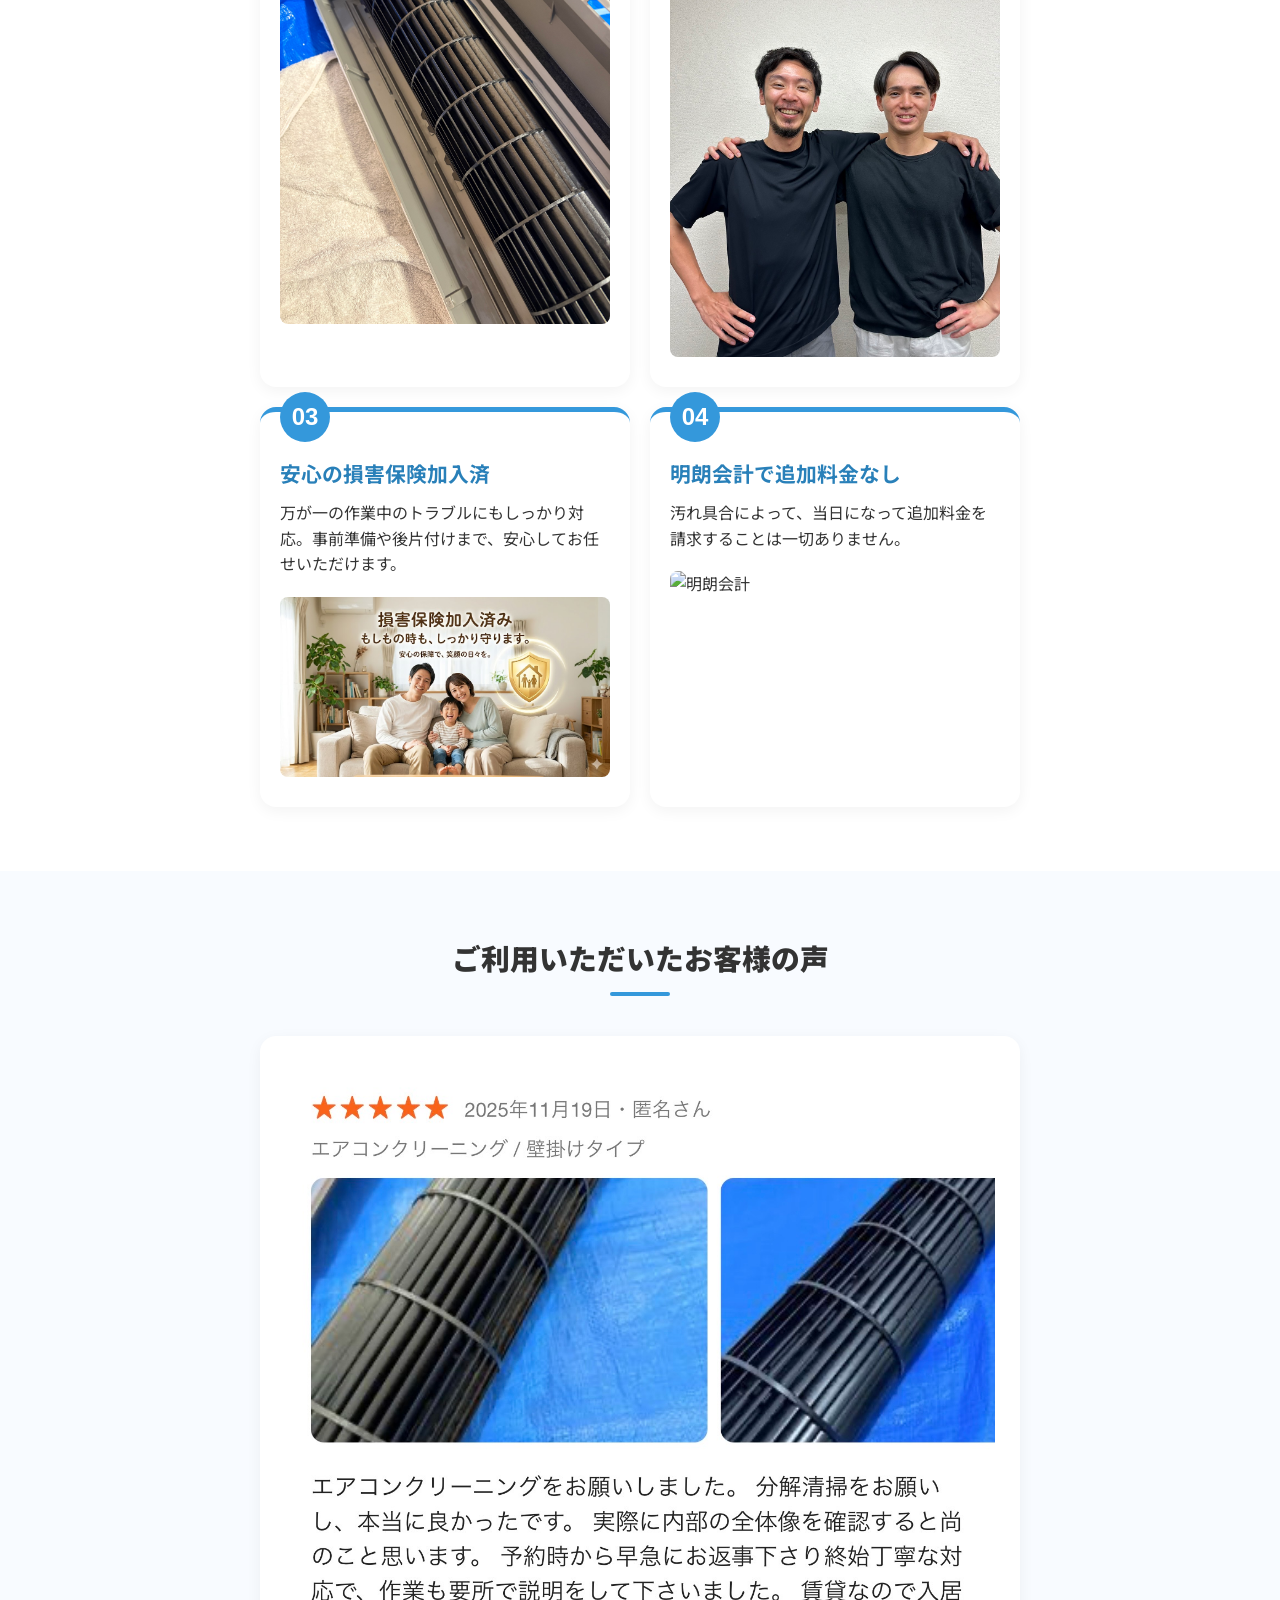
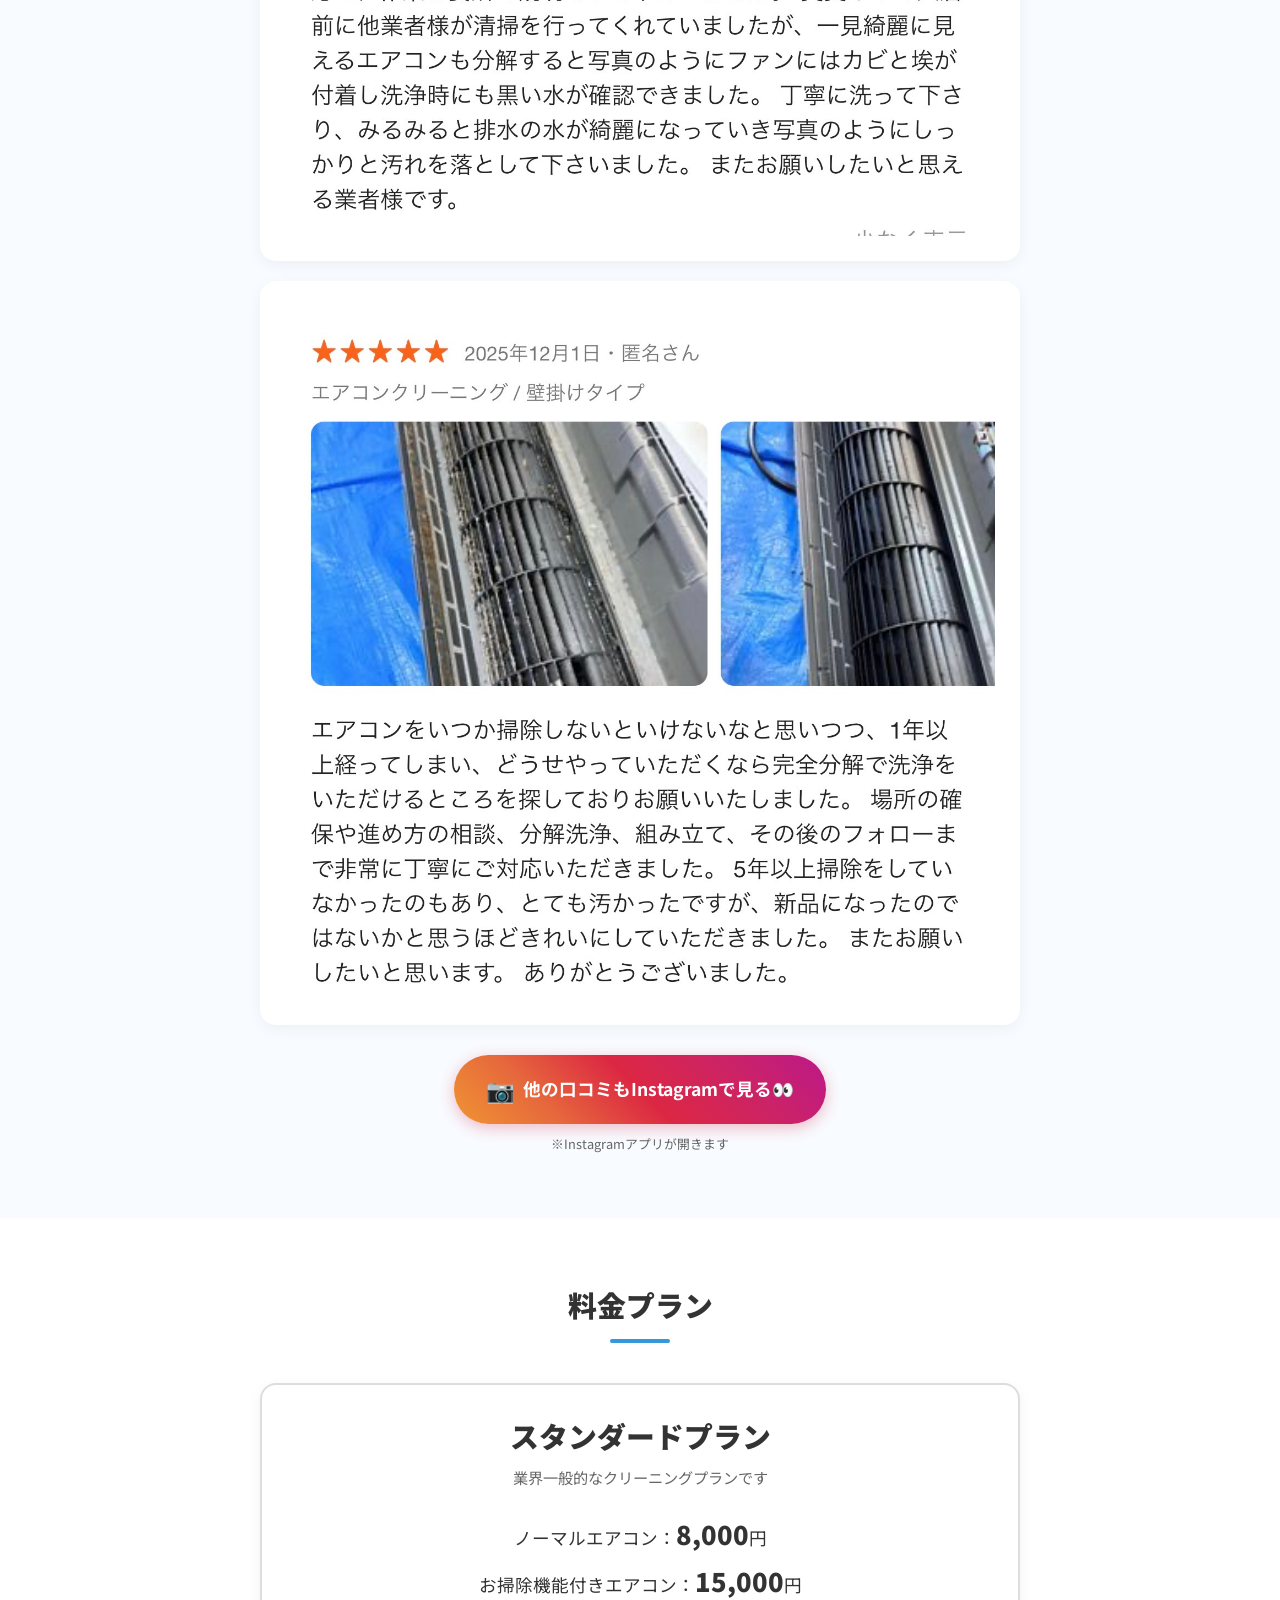
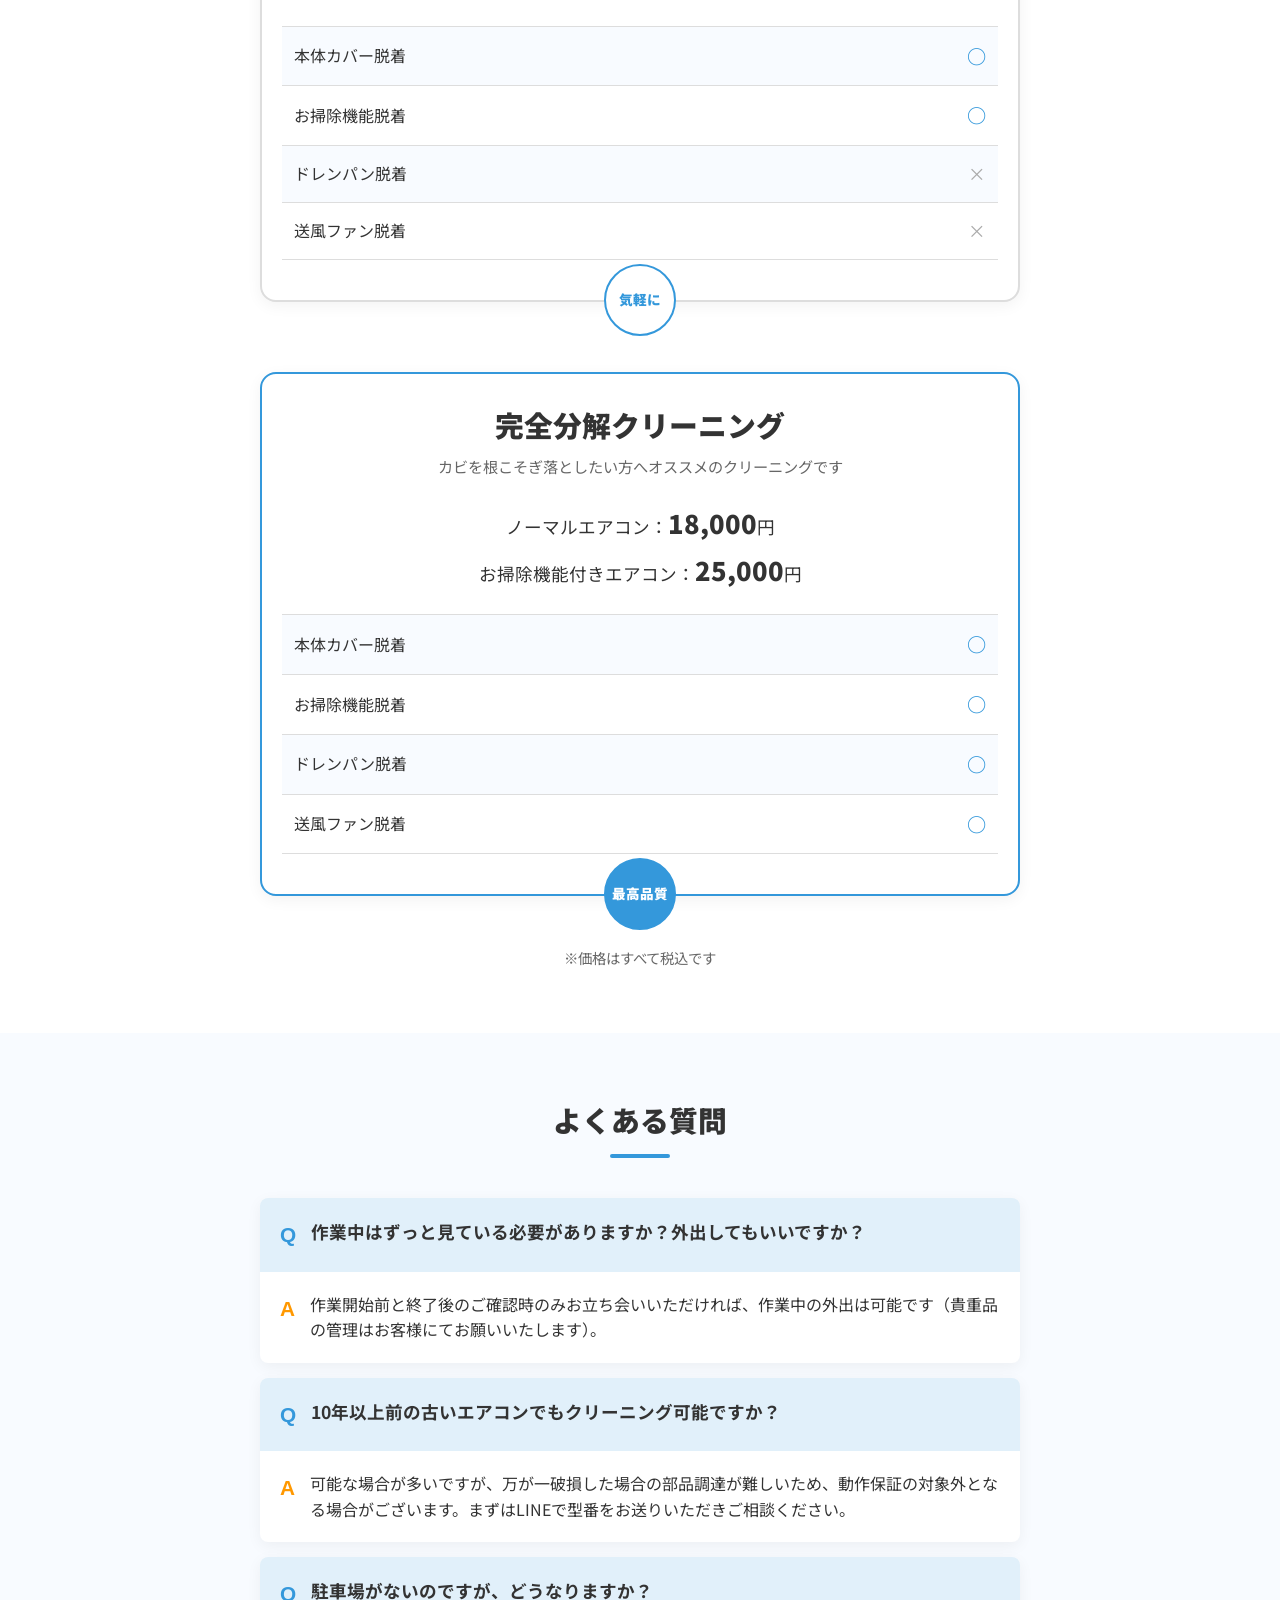
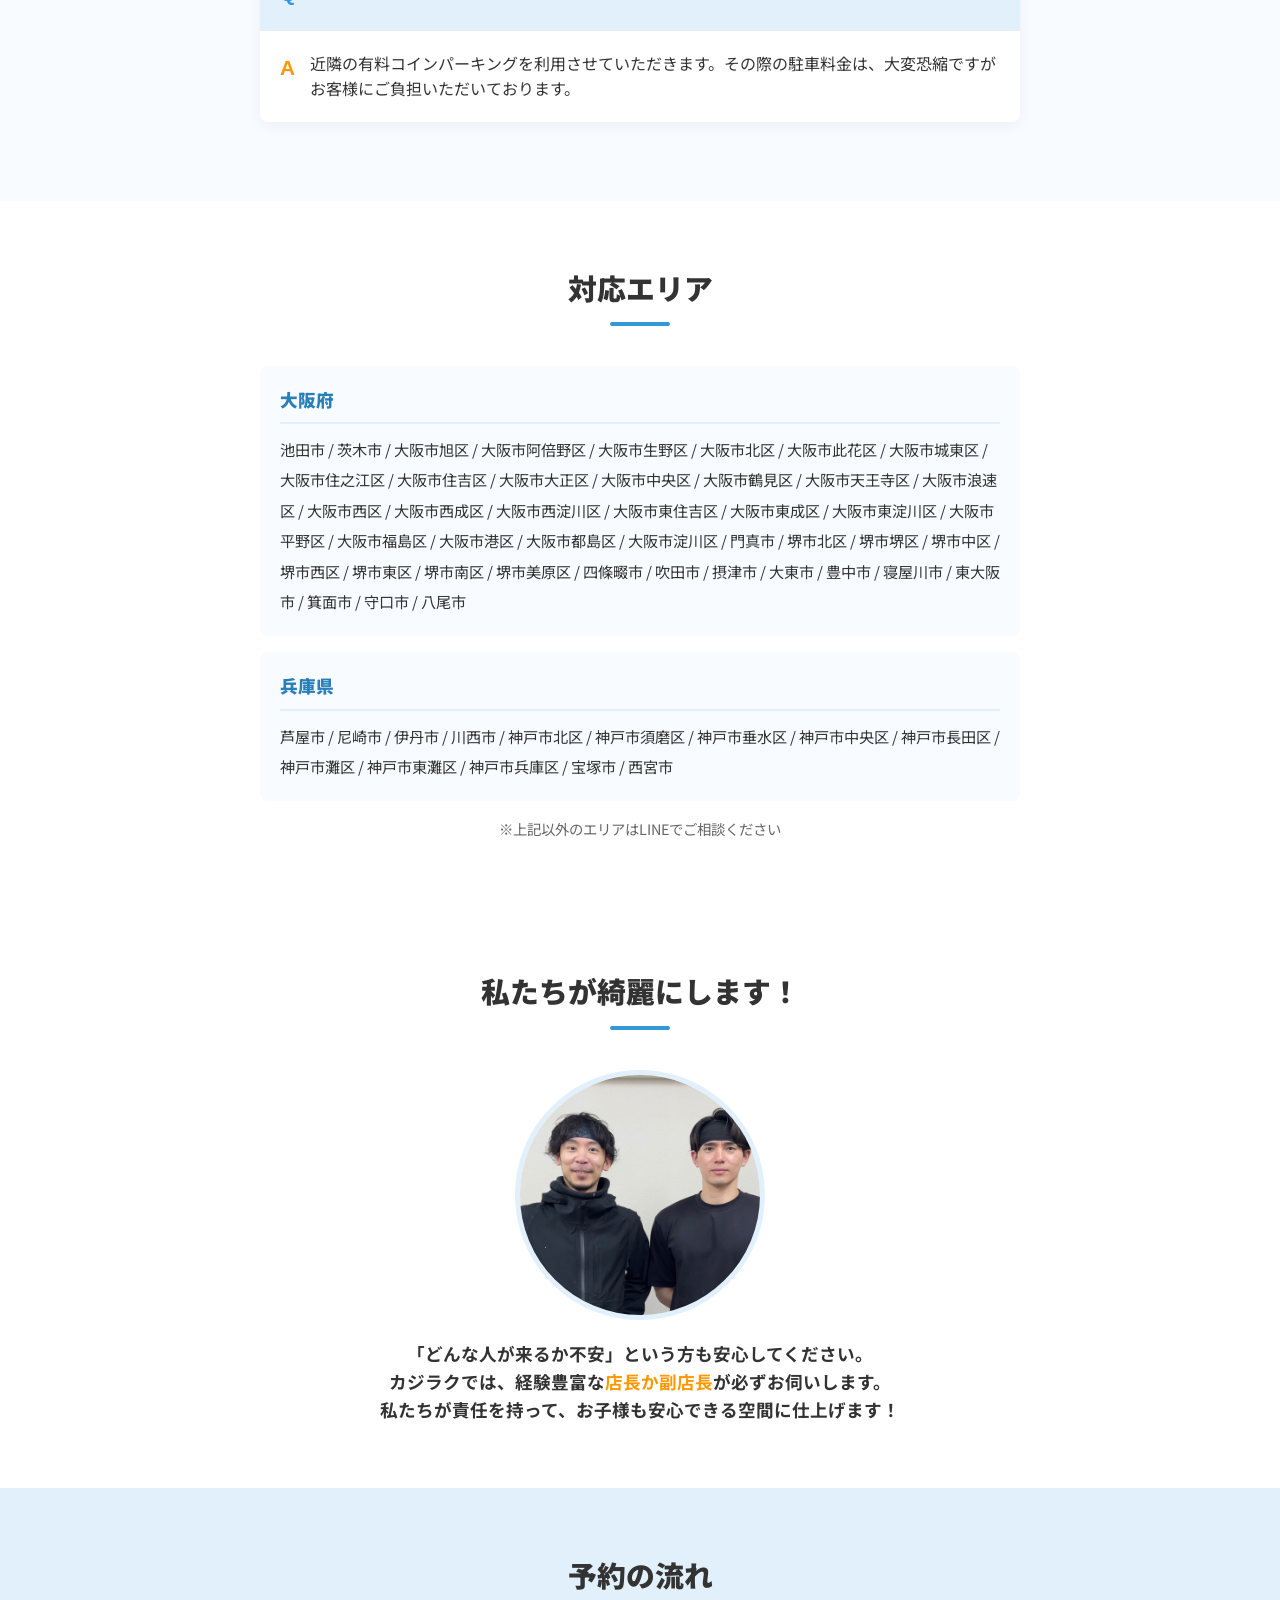
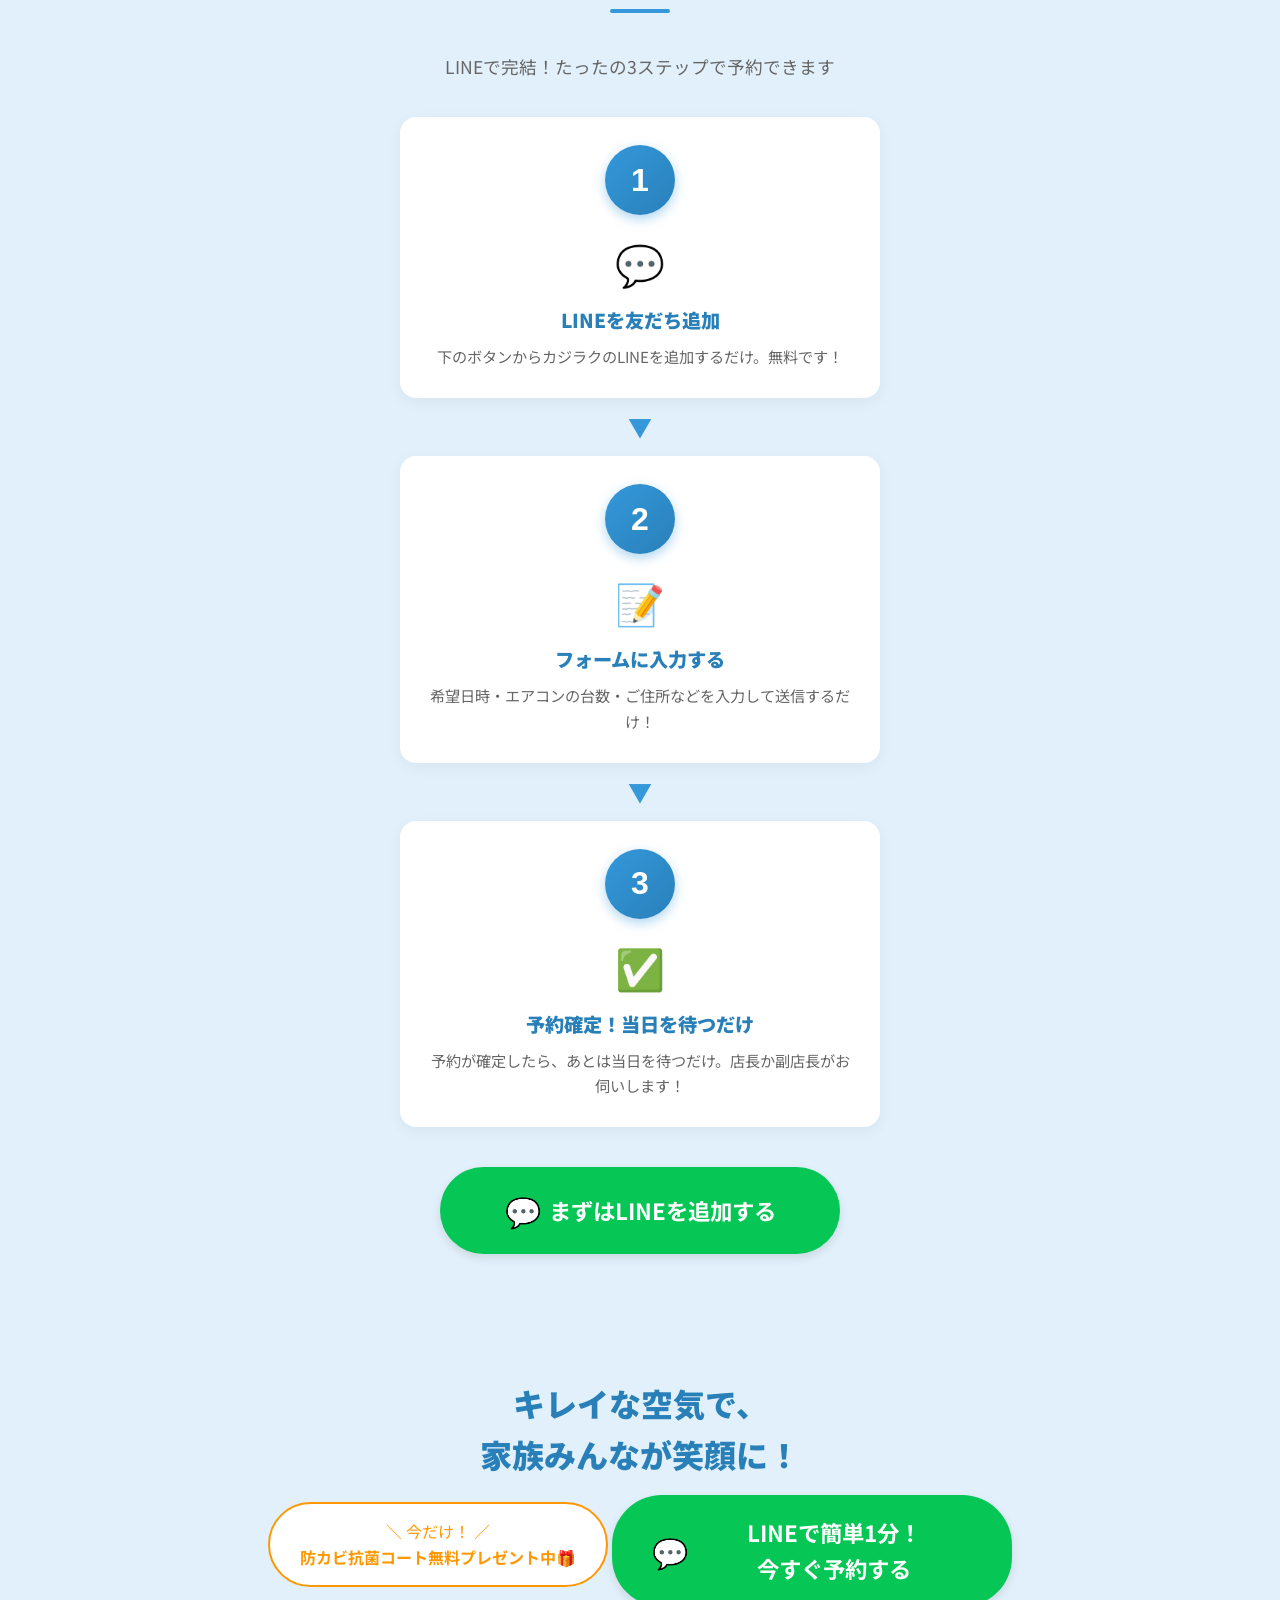
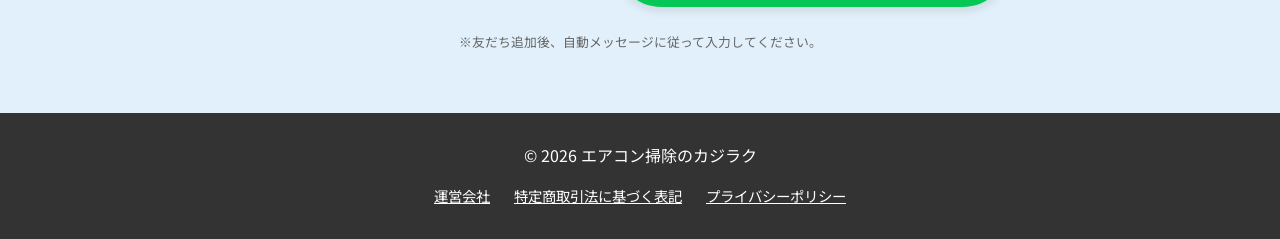
==== commit c1ecee27: "予約の流れ・対応エリア追加、各種テキスト・画像修正 Co-Authored-By: Claude Sonnet 4.6 <noreply@anthropic.com>" ====
--- a/index.html
+++ b/index.html
@@ -14,7 +14,7 @@
         rel="stylesheet">
     <!-- Swiper CSS -->
     <link rel="stylesheet" href="https://cdn.jsdelivr.net/npm/swiper@10/swiper-bundle.min.css" />
-    <link rel="stylesheet" href="style.css">
+    <link rel="stylesheet" href="style.css?v=2">
 </head>
 
 <!-- 追従型CTA (LINE予約) -->
@@ -121,7 +121,7 @@
                 <div class="feature-num">04</div>
                 <h3>明朗会計で追加料金なし</h3>
                 <p>汚れ具合によって、当日になって追加料金を請求することは一切ありません。</p>
-                <img src="unnamed3.jpg" alt="明朗会計" class="feature-img">
+                <img src="meirokaike.png" alt="明朗会計" class="feature-img feature-img-zoom">
             </div>
         </div>
     </div>
@@ -177,7 +177,7 @@
             <div class="plan-card plan-card-premium">
                 <div class="plan-body">
                     <h3 class="plan-name">完全分解クリーニング</h3>
-                    <p class="plan-sub">業界でもまれな最高のクリーニングです</p>
+                    <p class="plan-sub">カビを根こそぎ落としたい方へオススメのクリーニングです</p>
                     <div class="plan-prices">
                         <p>ノーマルエアコン：<strong>18,000</strong>円</p>
                         <p>お掃除機能付きエアコン：<strong>25,000</strong>円</p>
@@ -217,6 +217,22 @@
     </div>
 </section>
 
+<!-- 対応エリア -->
+<section class="section area" id="area">
+    <div class="container">
+        <h2 class="section-title">対応エリア</h2>
+        <div class="area-block">
+            <h3 class="area-pref">大阪府</h3>
+            <p class="area-list">池田市 / 茨木市 / 大阪市旭区 / 大阪市阿倍野区 / 大阪市生野区 / 大阪市北区 / 大阪市此花区 / 大阪市城東区 / 大阪市住之江区 / 大阪市住吉区 / 大阪市大正区 / 大阪市中央区 / 大阪市鶴見区 / 大阪市天王寺区 / 大阪市浪速区 / 大阪市西区 / 大阪市西成区 / 大阪市西淀川区 / 大阪市東住吉区 / 大阪市東成区 / 大阪市東淀川区 / 大阪市平野区 / 大阪市福島区 / 大阪市港区 / 大阪市都島区 / 大阪市淀川区 / 門真市 / 堺市北区 / 堺市堺区 / 堺市中区 / 堺市西区 / 堺市東区 / 堺市南区 / 堺市美原区 / 四條畷市 / 吹田市 / 摂津市 / 大東市 / 豊中市 / 寝屋川市 / 東大阪市 / 箕面市 / 守口市 / 八尾市</p>
+        </div>
+        <div class="area-block">
+            <h3 class="area-pref">兵庫県</h3>
+            <p class="area-list">芦屋市 / 尼崎市 / 伊丹市 / 川西市 / 神戸市北区 / 神戸市須磨区 / 神戸市垂水区 / 神戸市中央区 / 神戸市長田区 / 神戸市灘区 / 神戸市東灘区 / 神戸市兵庫区 / 宝塚市 / 西宮市</p>
+        </div>
+        <p class="area-note">※上記以外のエリアはLINEでご相談ください</p>
+    </div>
+</section>
+
 <!-- スタッフ紹介 -->
 <section class="section staff" id="staff">
     <div class="container text-center">
@@ -227,11 +243,45 @@
     </div>
 </section>
 
+<!-- 予約の流れ -->
+<section class="section flow" id="flow">
+    <div class="container">
+        <h2 class="section-title">予約の流れ</h2>
+        <p class="flow-lead">LINEで完結！たったの3ステップで予約できます</p>
+        <div class="flow-steps">
+            <div class="flow-step">
+                <div class="flow-num">1</div>
+                <div class="flow-icon">💬</div>
+                <h3 class="flow-title">LINEを友だち追加</h3>
+                <p class="flow-desc">下のボタンからカジラクのLINEを追加するだけ。無料です！</p>
+            </div>
+            <div class="flow-arrow">▼</div>
+            <div class="flow-step">
+                <div class="flow-num">2</div>
+                <div class="flow-icon">📝</div>
+                <h3 class="flow-title">フォームに入力する</h3>
+                <p class="flow-desc">希望日時・エアコンの台数・ご住所などを入力して送信するだけ！</p>
+            </div>
+            <div class="flow-arrow">▼</div>
+            <div class="flow-step">
+                <div class="flow-num">3</div>
+                <div class="flow-icon">✅</div>
+                <h3 class="flow-title">予約確定！当日を待つだけ</h3>
+                <p class="flow-desc">予約が確定したら、あとは当日を待つだけ。店長か副店長がお伺いします！</p>
+            </div>
+        </div>
+        <div class="text-center" style="margin-top: 40px;">
+            <a href="https://lin.ee/SBZtDhQ" class="btn btn-main btn-xl">
+                <span class="btn-icon">💬</span> まずはLINEを追加する
+            </a>
+        </div>
+    </div>
+</section>
+
 <!-- クロージング (CTA) -->
 <section class="section closing" id="contact">
     <div class="container text-center">
         <h2 class="closing-title">キレイな空気で、<br>家族みんなが笑顔に！</h2>
-        <p class="closing-desc">まずはLINEで空き状況をご確認ください。</p>
 
         <div class="closing-offer">
             <p>＼ 今だけ！ ／</p>
--- a/style.css
+++ b/style.css
@@ -435,6 +435,12 @@
     display: block;
 }
 
+.feature-img-zoom {
+    height: 200px;
+    object-fit: cover;
+    object-position: center 60%;
+}
+
 /* お客様の声 */
 .voice-card {
     background-color: var(--color-white);
@@ -670,6 +676,40 @@
     font-size: 1.3rem;
     margin-right: 15px;
     font-family: Arial, sans-serif;
+}
+
+/* 対応エリア */
+.area {
+    background-color: var(--color-white);
+}
+
+.area-block {
+    background-color: var(--color-bg);
+    border-radius: var(--radius-sm);
+    padding: 20px;
+    margin-bottom: 16px;
+}
+
+.area-pref {
+    font-size: 1.1rem;
+    font-weight: 900;
+    color: var(--color-main-dark);
+    margin-bottom: 10px;
+    padding-bottom: 8px;
+    border-bottom: 2px solid var(--color-main-light);
+}
+
+.area-list {
+    font-size: 0.95rem;
+    line-height: 2;
+    color: var(--color-text);
+}
+
+.area-note {
+    text-align: center;
+    font-size: 0.9rem;
+    color: var(--color-text-light);
+    margin-top: 8px;
 }
 
 /* スタッフ */
@@ -691,6 +731,76 @@
 .staff-msg {
     font-weight: bold;
     font-size: 1.1rem;
+}
+
+/* 予約の流れ */
+.flow {
+    background-color: var(--color-main-light);
+}
+
+.flow-lead {
+    text-align: center;
+    font-size: 1.1rem;
+    margin-bottom: 36px;
+    color: var(--color-text-light);
+}
+
+.flow-steps {
+    display: flex;
+    flex-direction: column;
+    align-items: center;
+    gap: 0;
+}
+
+.flow-step {
+    background-color: var(--color-white);
+    border-radius: var(--radius-md);
+    padding: 28px 24px;
+    width: 100%;
+    max-width: 480px;
+    text-align: center;
+    box-shadow: var(--shadow-card);
+}
+
+.flow-num {
+    background: linear-gradient(135deg, var(--color-main), var(--color-main-dark));
+    color: var(--color-white);
+    font-size: 2rem;
+    font-weight: 900;
+    width: 70px;
+    height: 70px;
+    border-radius: 50%;
+    display: flex;
+    align-items: center;
+    justify-content: center;
+    margin: 0 auto 16px;
+    box-shadow: 0 4px 12px rgba(52, 152, 219, 0.4);
+    font-family: Arial, sans-serif;
+}
+
+.flow-icon {
+    font-size: 2.5rem;
+    margin-bottom: 10px;
+    margin-top: 8px;
+}
+
+.flow-title {
+    font-size: 1.2rem;
+    font-weight: 900;
+    margin-bottom: 8px;
+    color: var(--color-main-dark);
+}
+
+.flow-desc {
+    font-size: 0.95rem;
+    color: var(--color-text-light);
+    line-height: 1.7;
+}
+
+.flow-arrow {
+    font-size: 1.5rem;
+    color: var(--color-main);
+    padding: 10px 0;
 }
 
 /* クロージング */
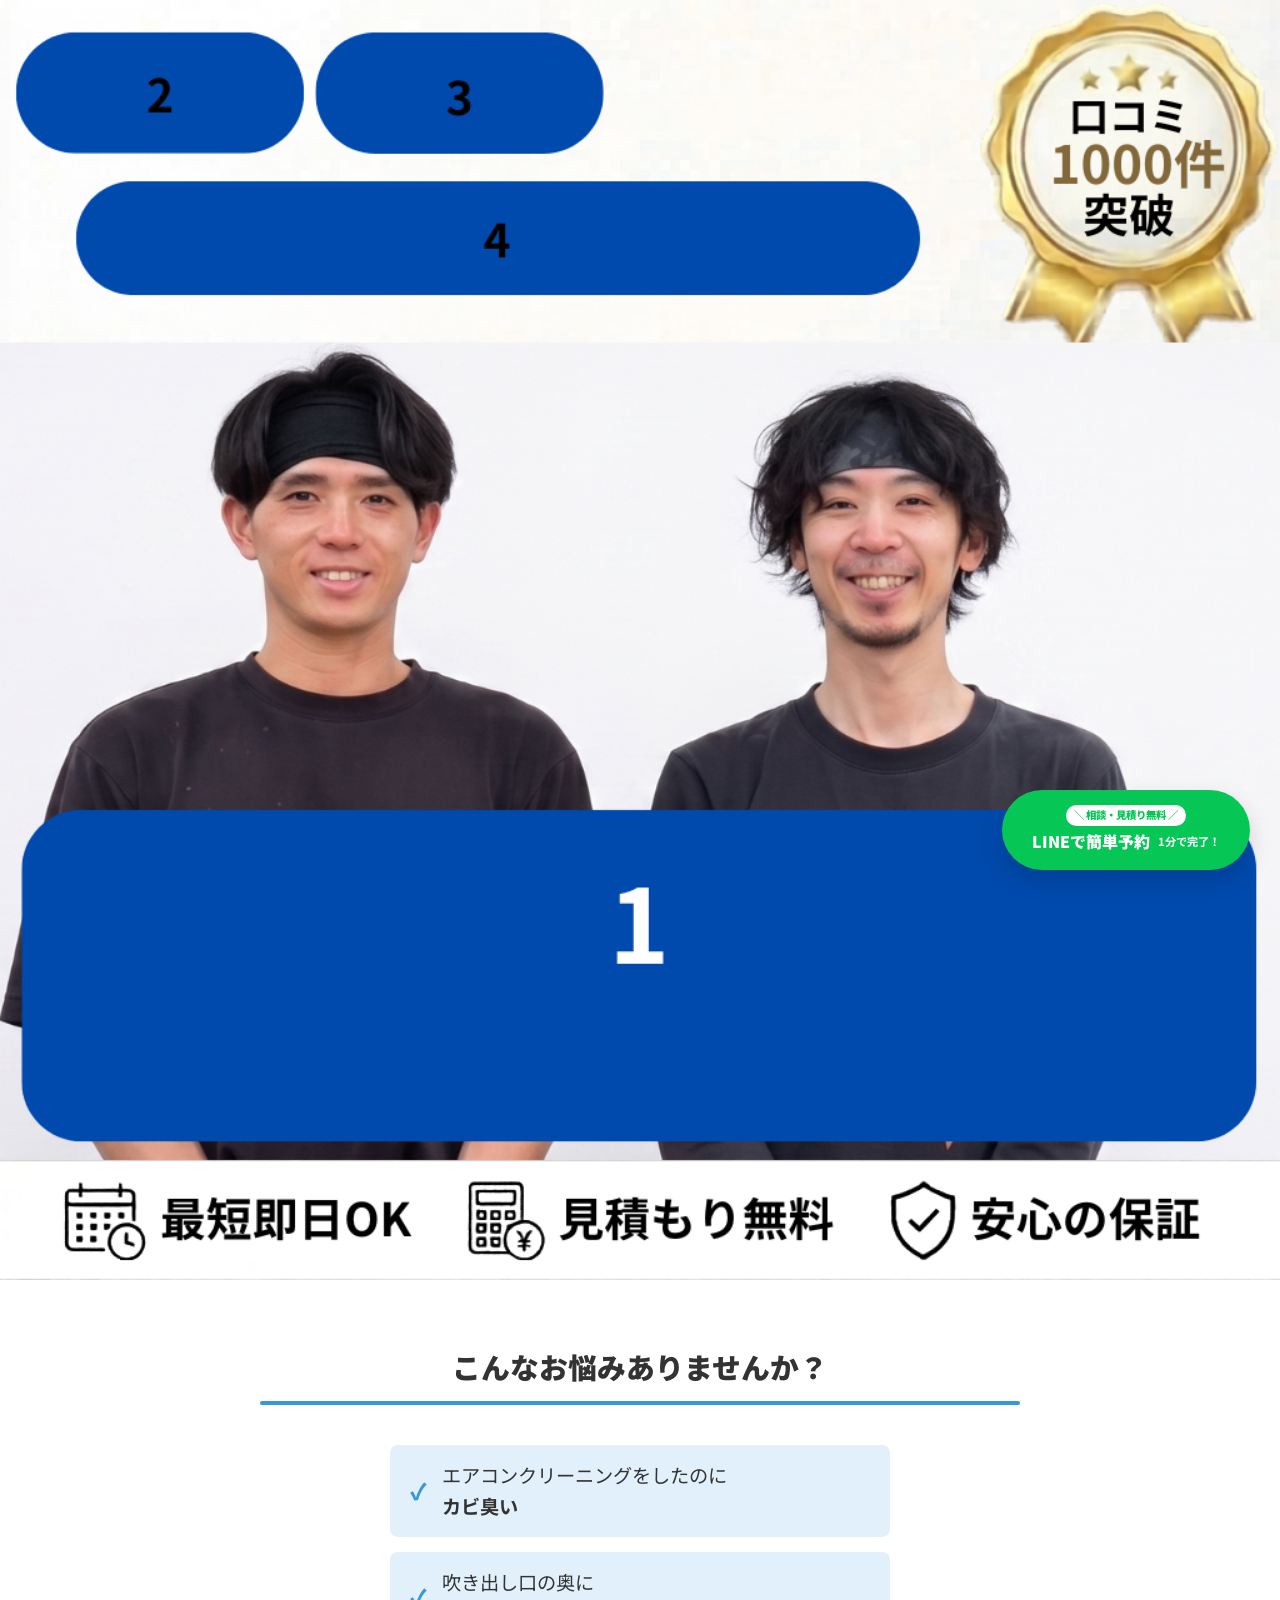
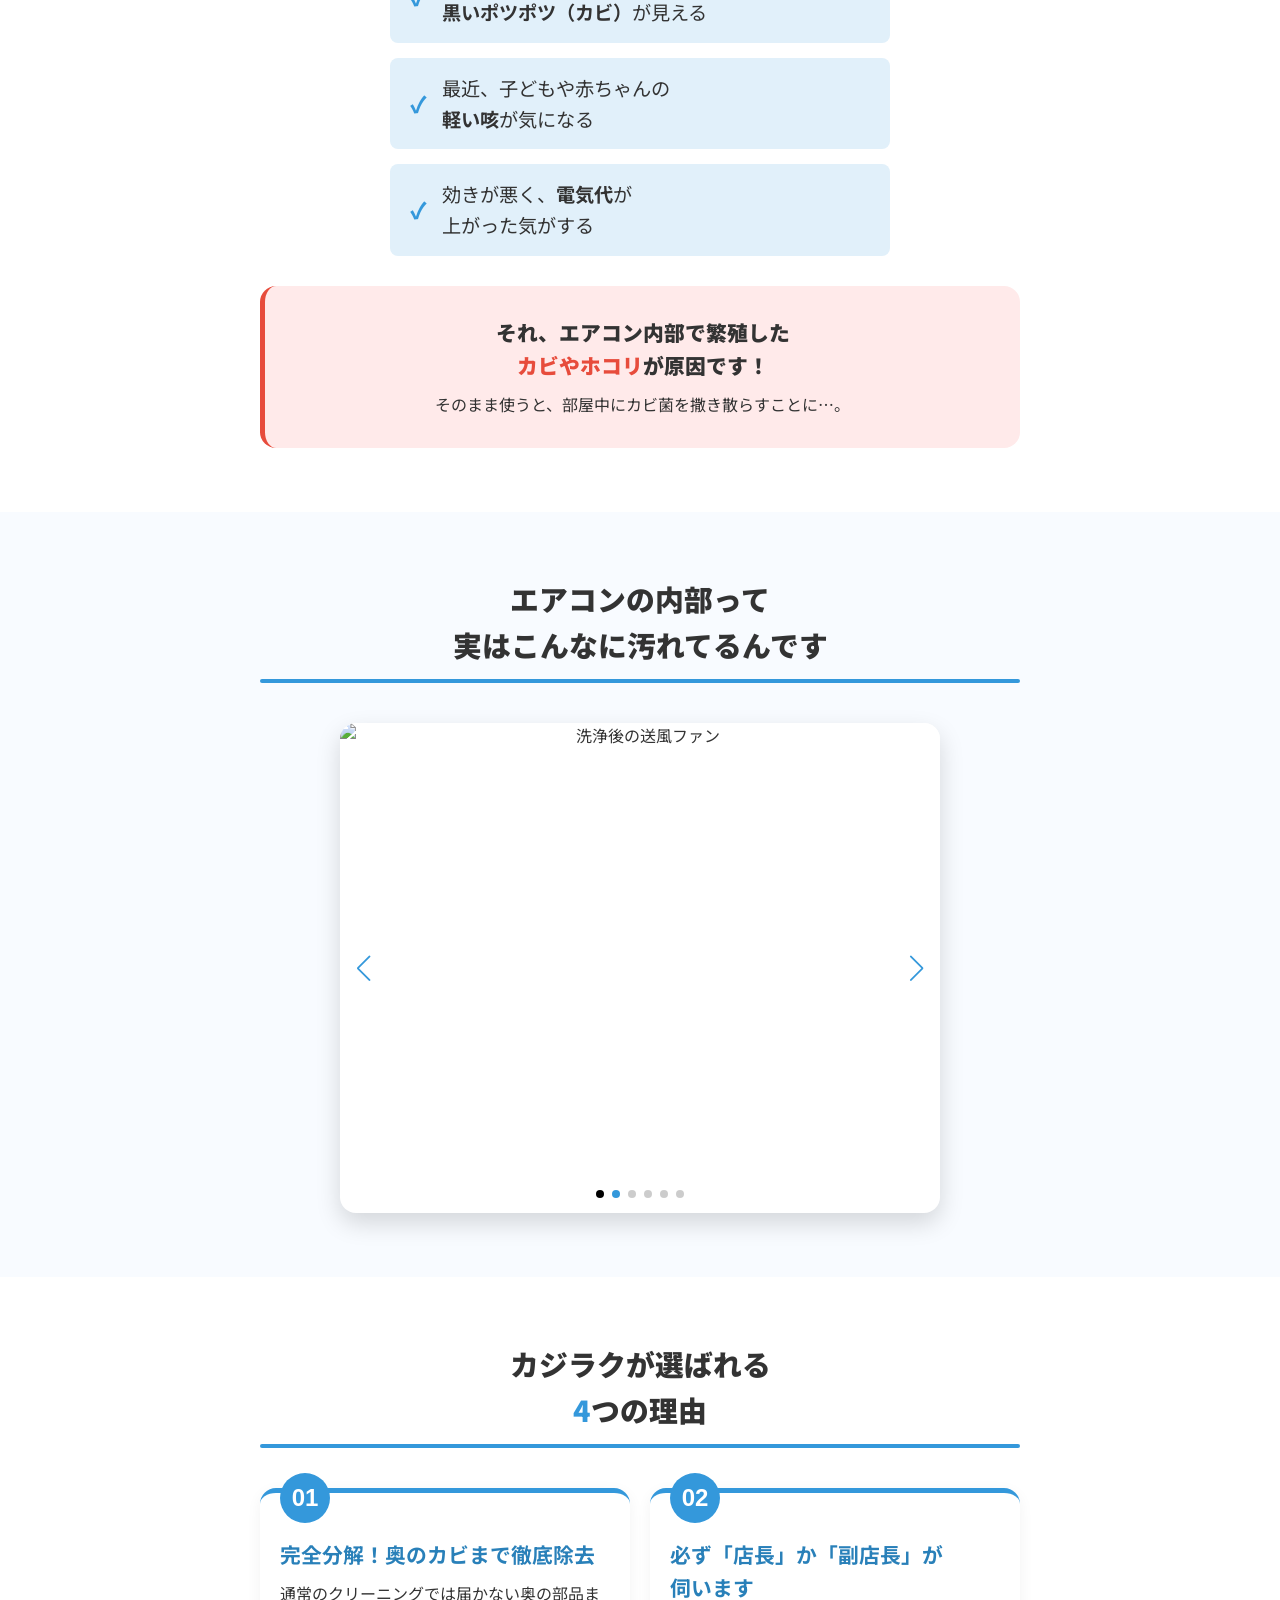
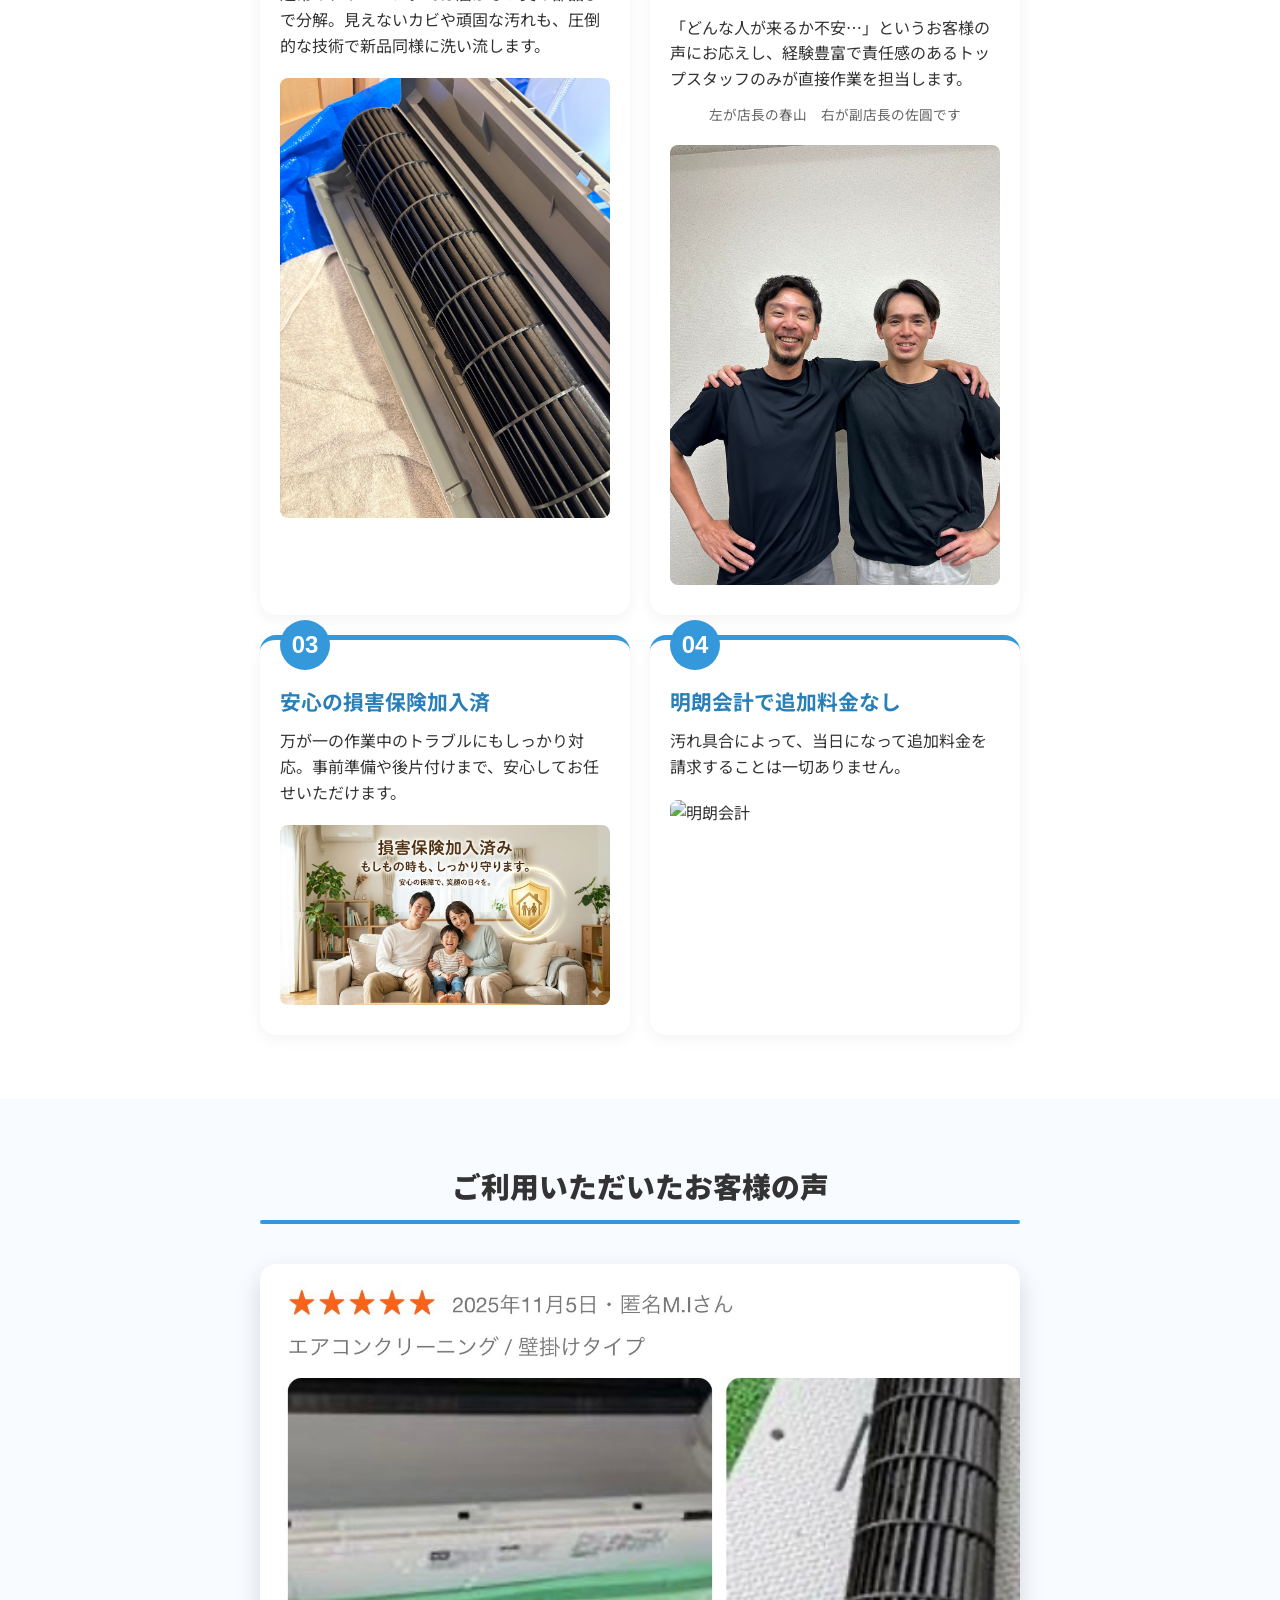
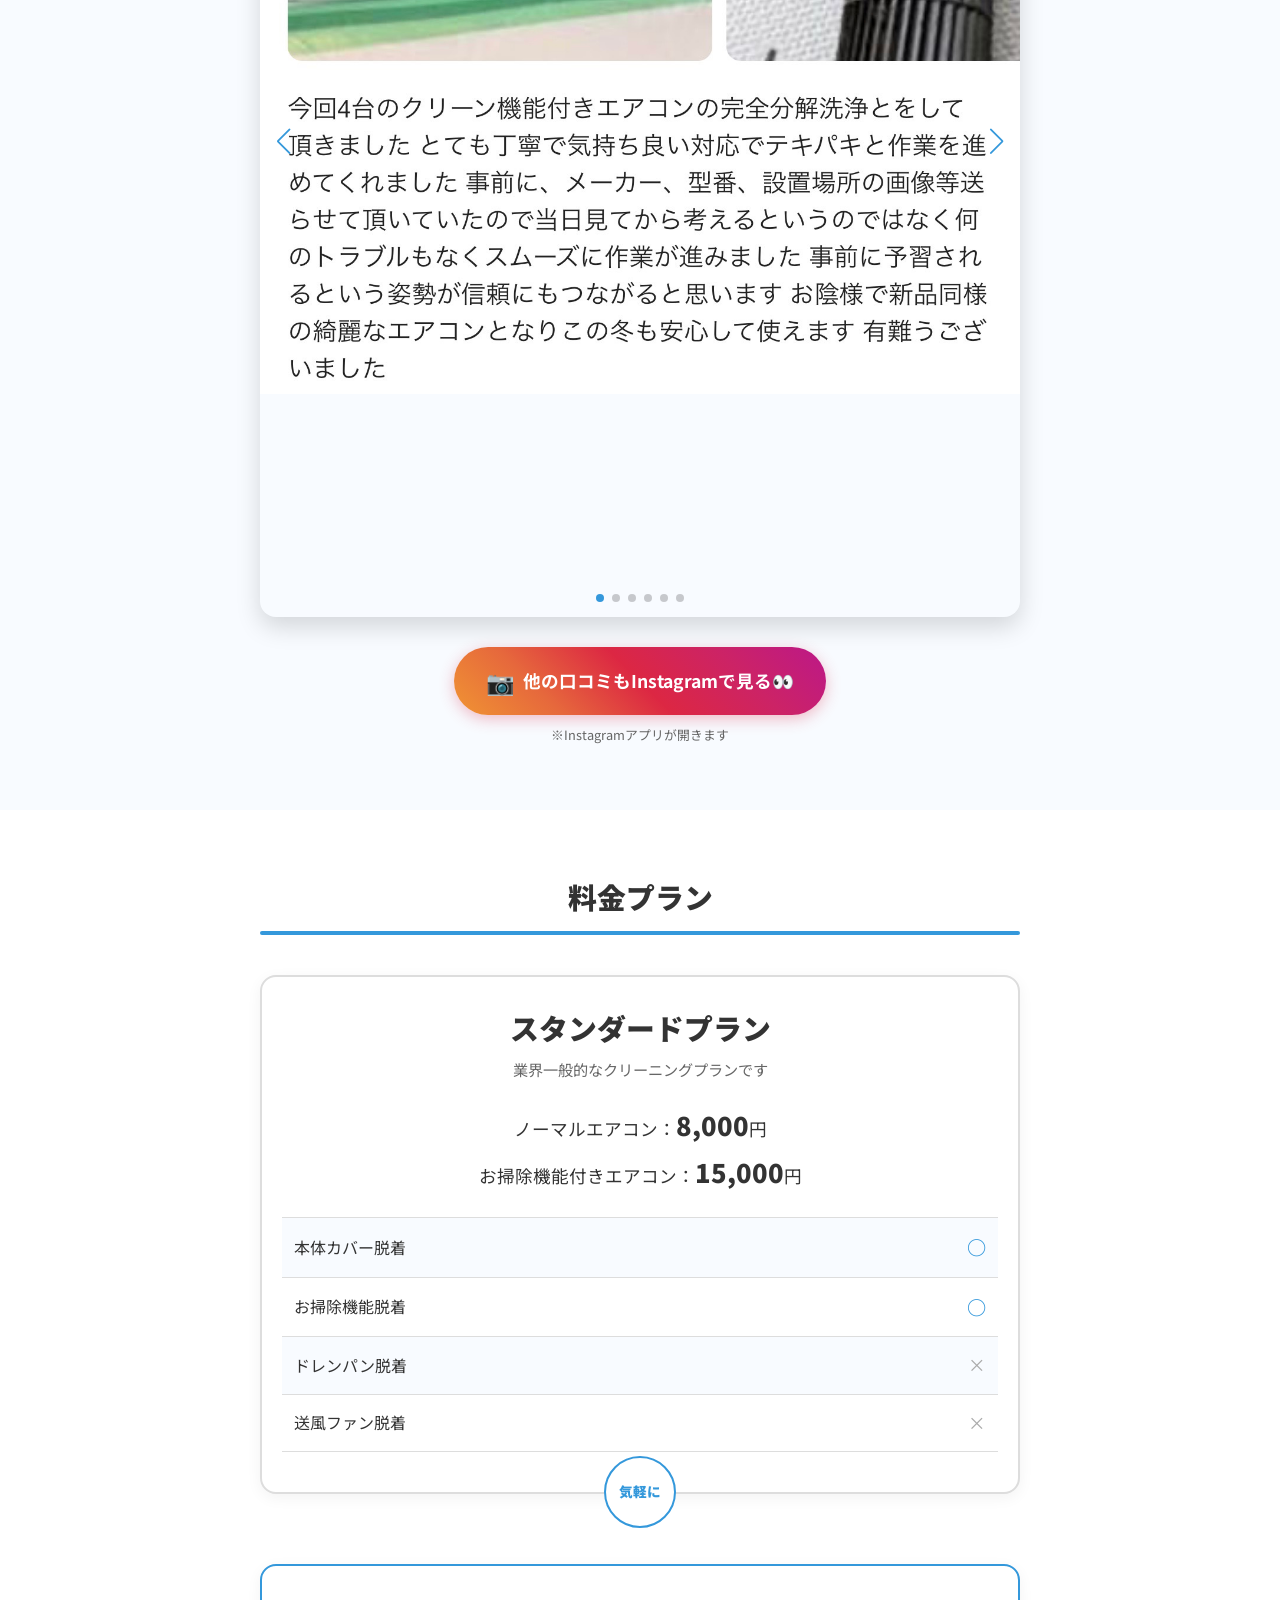
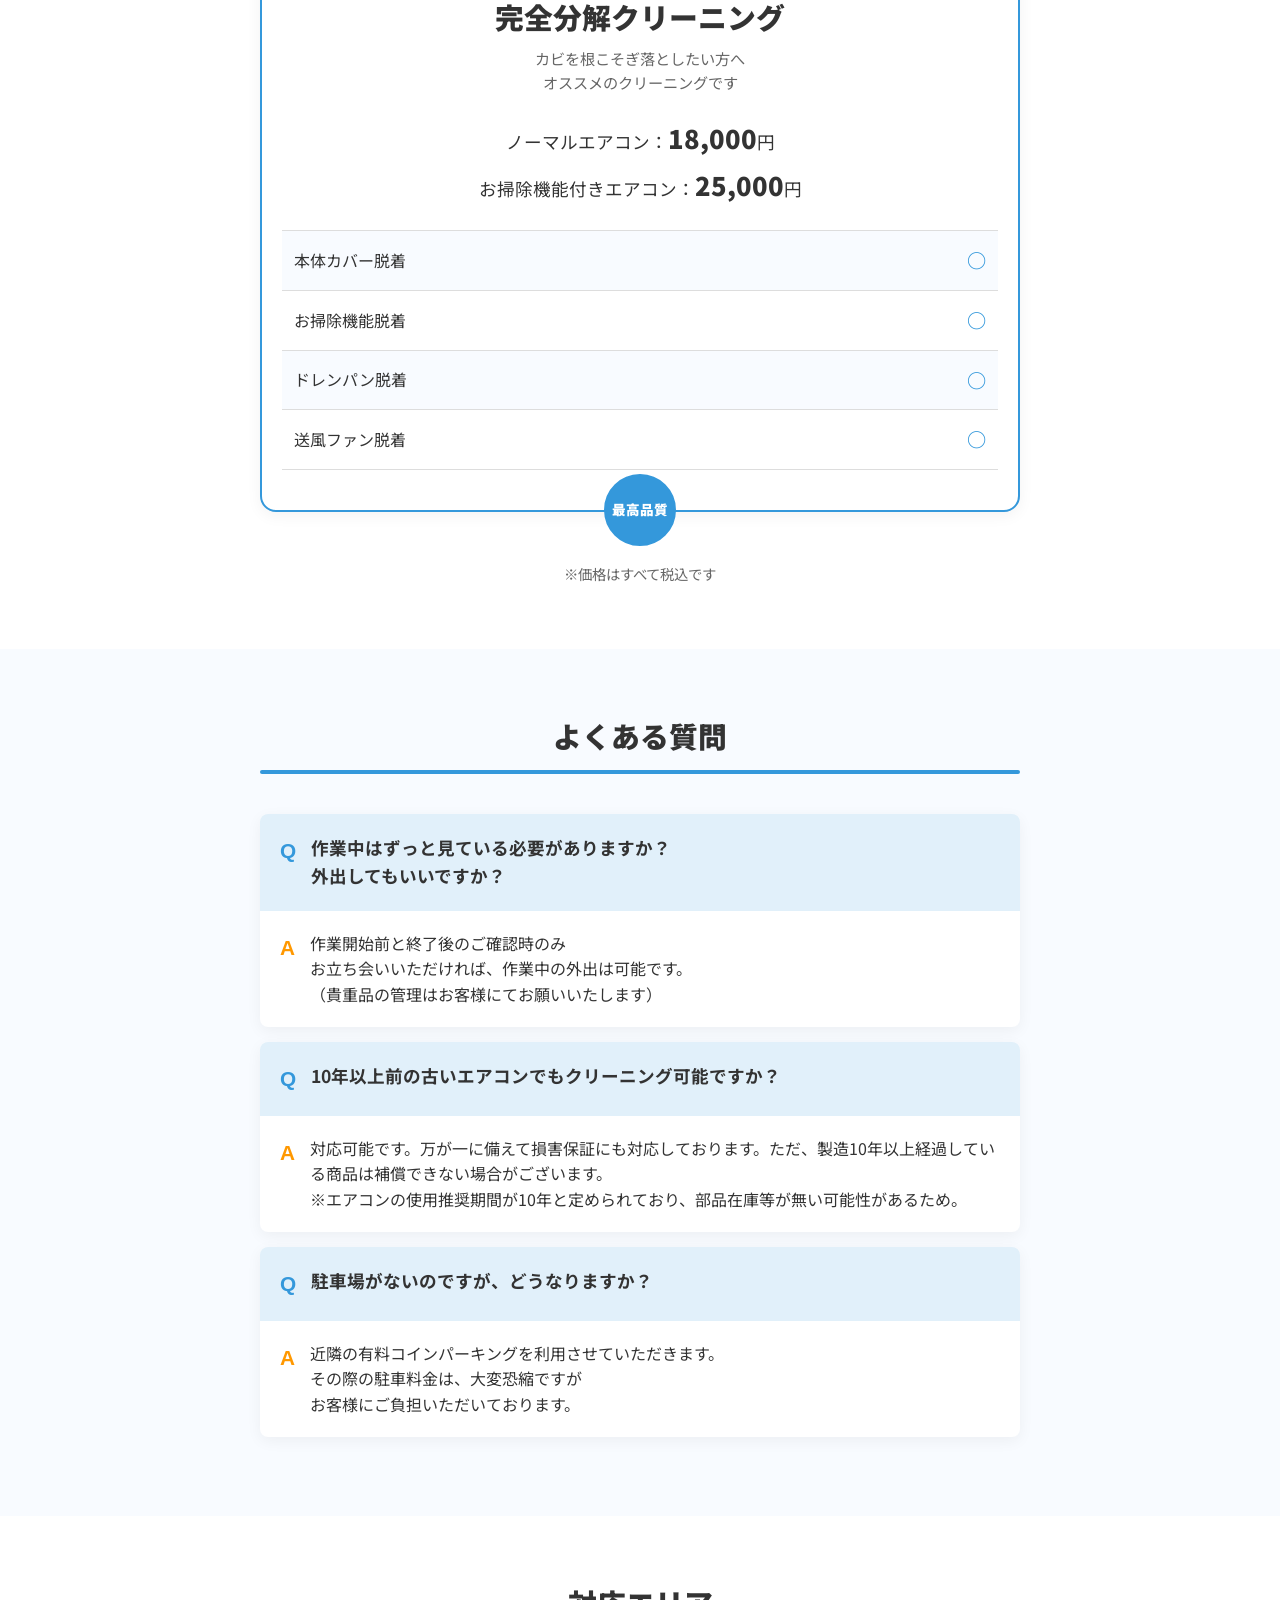
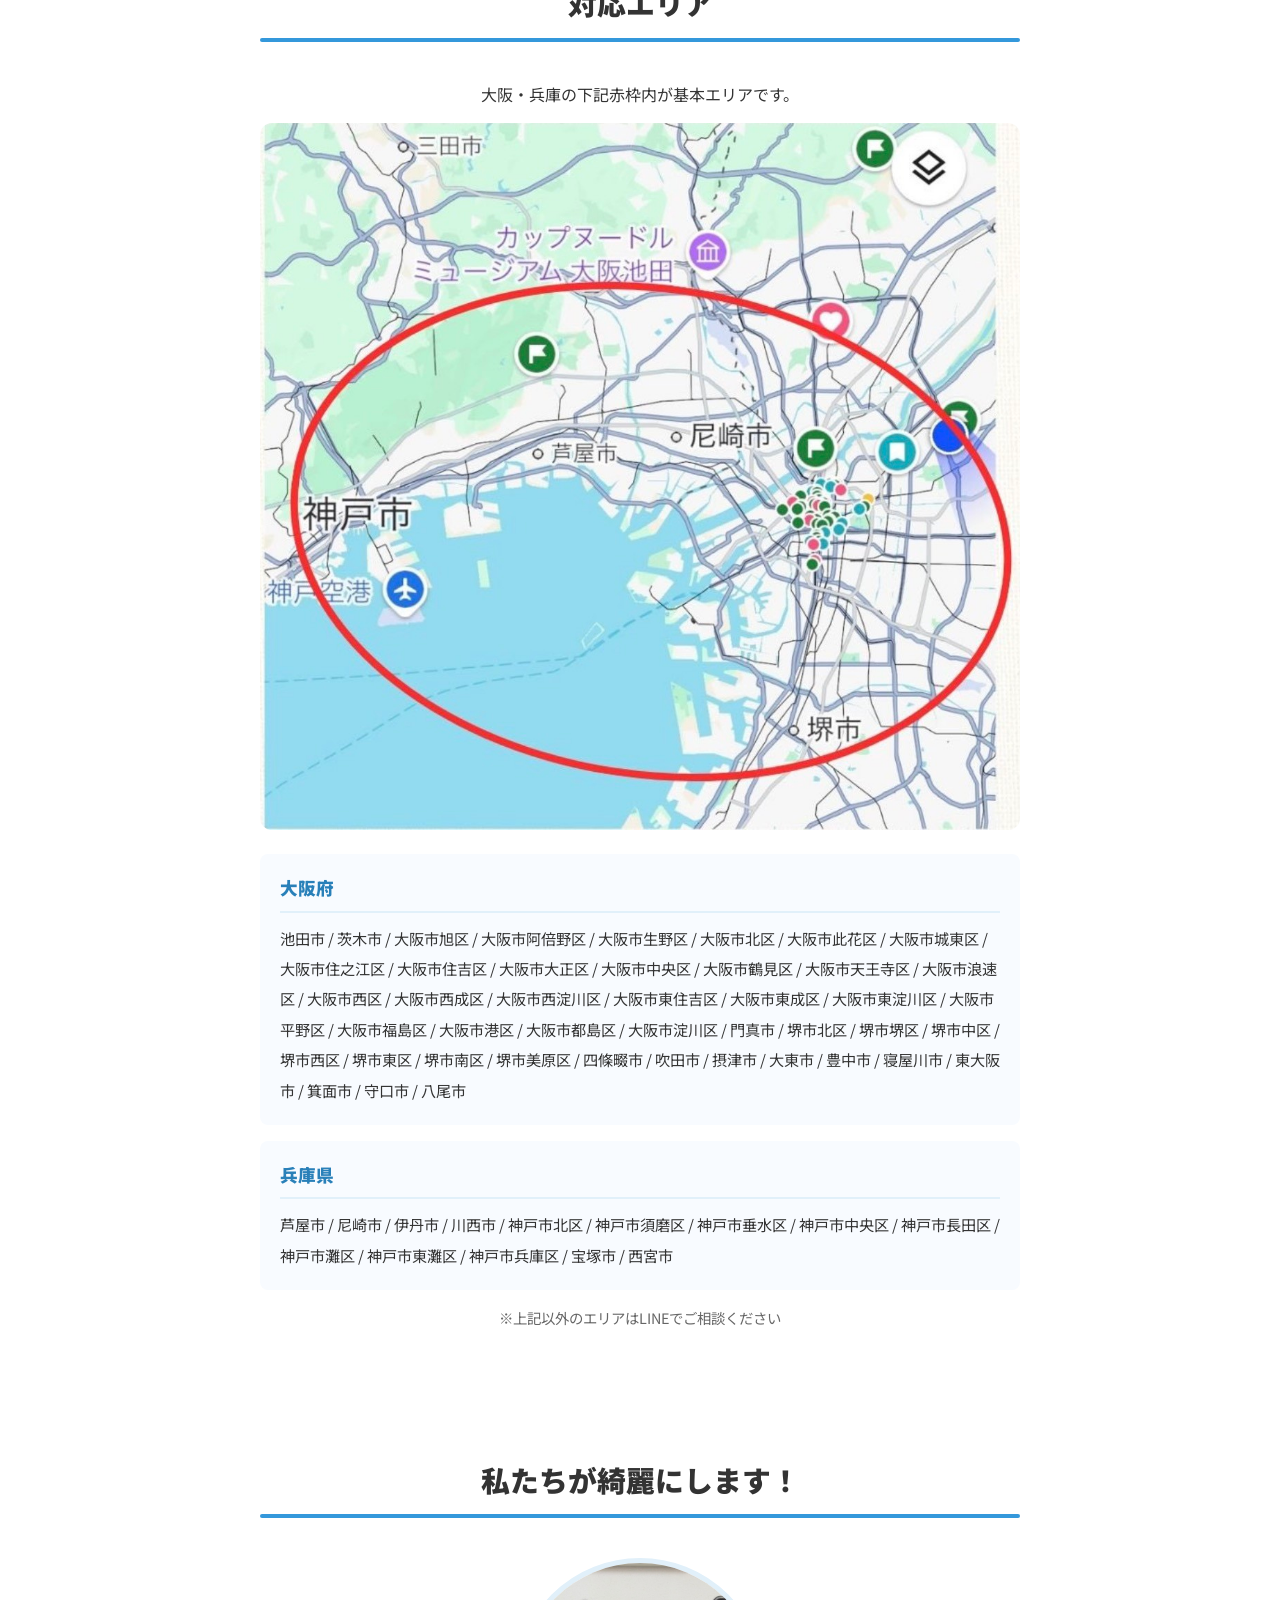
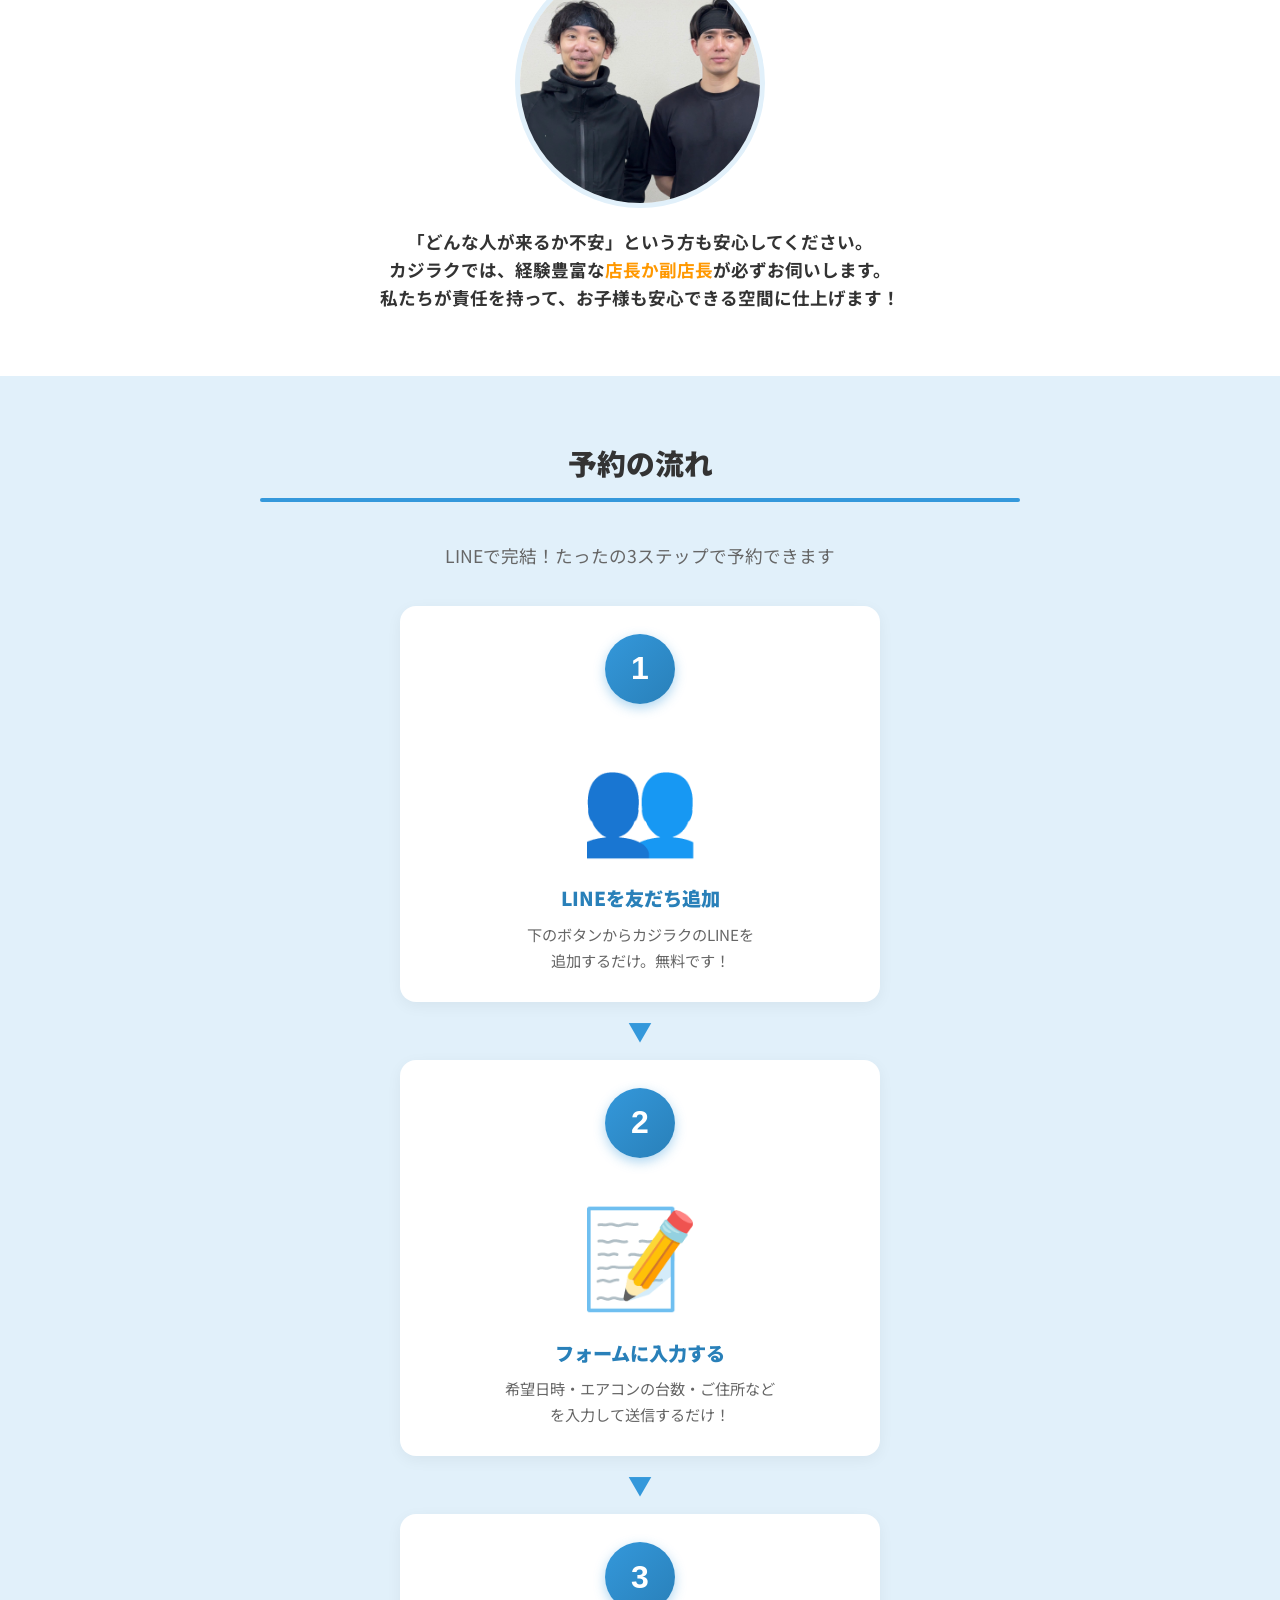
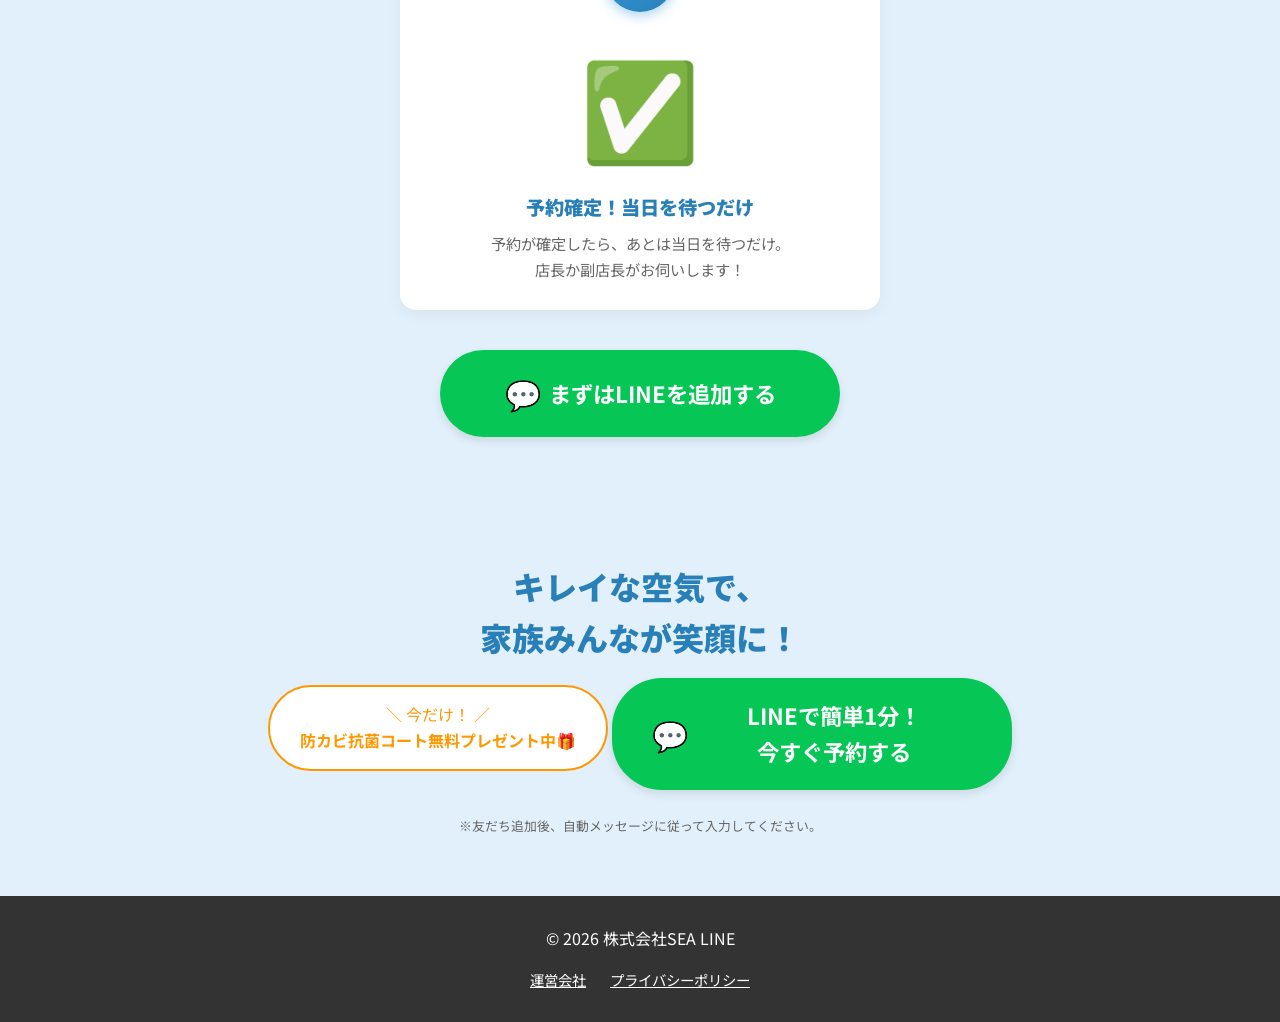
==== commit 5f2eba9b: "トップ画像を1000件6.pngに変更" ====
--- a/index.html
+++ b/index.html
@@ -14,7 +14,7 @@
         rel="stylesheet">
     <!-- Swiper CSS -->
     <link rel="stylesheet" href="https://cdn.jsdelivr.net/npm/swiper@10/swiper-bundle.min.css" />
-    <link rel="stylesheet" href="style.css?v=2">
+    <link rel="stylesheet" href="style.css?v=3">
 </head>
 
 <!-- 追従型CTA (LINE予約) -->
@@ -28,7 +28,7 @@
 
 <!-- ファーストビュー (FV) -->
 <header class="fv" id="top">
-    <img src="エアコンをつけると咳、鼻水が止まらない.jpg" alt="エアコンクリーニングLP" style="width: 100%; height: auto; display: block;">
+    <img src="1000件6.png" alt="エアコンクリーニングLP" style="width: 100%; height: auto; display: block;">
 </header>
 
 <!-- 悩み共感 -->
@@ -36,13 +36,13 @@
     <div class="container">
         <h2 class="section-title">こんなお悩みありませんか？</h2>
         <ul class="empathy-list">
-            <li><span class="check-icon">✓</span> <span>エアコンクリーニングをしたのに<span class="text-bold">カビ臭い</span></span>
+            <li><span class="check-icon">✓</span> <span>エアコンクリーニングをしたのに<br><span class="text-bold">カビ臭い</span></span>
             </li>
-            <li><span class="check-icon">✓</span> <span>吹き出し口の奥に<span class="text-bold">黒いポツポツ（カビ）</span>が見える</span>
+            <li><span class="check-icon">✓</span> <span>吹き出し口の奥に<br><span class="text-bold">黒いポツポツ（カビ）</span>が見える</span>
             </li>
-            <li><span class="check-icon">✓</span> <span>最近、子どもや赤ちゃんの<span class="text-bold">軽い咳</span>が気になる</span>
+            <li><span class="check-icon">✓</span> <span>最近、子どもや赤ちゃんの<br><span class="text-bold">軽い咳</span>が気になる</span>
             </li>
-            <li><span class="check-icon">✓</span> <span>効きが悪く、<span class="text-bold">電気代</span>が上がった気がする</span>
+            <li><span class="check-icon">✓</span> <span>効きが悪く、<span class="text-bold">電気代</span>が<br>上がった気がする</span>
             </li>
         </ul>
         <div class="empathy-conclusion">
@@ -55,26 +55,26 @@
 <!-- Before/After -->
 <section class="section before-after" id="before-after">
     <div class="container">
-        <h2 class="section-title">エアコンの内部って実はこんなに汚れてるんです</h2>
+        <h2 class="section-title">エアコンの内部って<br>実はこんなに汚れてるんです</h2>
         
         <!-- Swiper -->
         <div class="swiper beforeAfterSwiper">
             <div class="swiper-wrapper">
-                <!-- スライド1: 洗浄前の汚れ -->
+                <!-- スライド1: 奥の汚れ -->
+                <div class="swiper-slide">
+                    <img src="IMG_2334.PNG" alt="送風ファンの汚れ" class="slide-image">
+                </div>
+                <!-- スライド2: ピカピカに洗浄後2 -->
+                <div class="swiper-slide">
+                    <img src="IMG_2335.PNG" alt="洗浄後の送風ファン" class="slide-image">
+                </div>
+                <!-- スライド3: 洗浄前の汚れ -->
                 <div class="swiper-slide">
                     <img src="IMG_2330.PNG" alt="エアコン内部の汚れ" class="slide-image">
                 </div>
-                <!-- スライド2: ピカピカに洗浄後1 -->
+                <!-- スライド4: ピカピカに洗浄後1 -->
                 <div class="swiper-slide">
                     <img src="IMG_2332.PNG" alt="洗浄後の熱交換器" class="slide-image">
-                </div>
-                <!-- スライド3: 奥の汚れ -->
-                <div class="swiper-slide">
-                    <img src="IMG_2334.PNG" alt="送風ファンの汚れ" class="slide-image">
-                </div>
-                <!-- スライド4: ピカピカに洗浄後2 -->
-                <div class="swiper-slide">
-                    <img src="IMG_2335.PNG" alt="洗浄後の送風ファン" class="slide-image">
                 </div>
                 <!-- スライド5: 出てきた汚水 -->
                 <div class="swiper-slide">
@@ -97,7 +97,7 @@
 <!-- 選ばれる理由 -->
 <section class="section features" id="features">
     <div class="container">
-        <h2 class="section-title">カジラクが選ばれる<span class="highlight-blue">4つの理由</span></h2>
+        <h2 class="section-title">カジラクが選ばれる<br><span style="color: var(--color-main);">4</span>つの理由</h2>
         <div class="feature-grid">
             <div class="feature-card">
                 <div class="feature-num">01</div>
@@ -107,8 +107,9 @@
             </div>
             <div class="feature-card">
                 <div class="feature-num">02</div>
-                <h3>必ず「店長」か「副店長」が伺います</h3>
-                <p>「どんな人が来るか不安…」というママの声にお応えし、経験豊富で責任感のあるトップスタッフのみが直接作業を担当します。</p>
+                <h3>必ず「店長」か「副店長」が<br>伺います</h3>
+                <p>「どんな人が来るか不安…」というお客様の声にお応えし、経験豊富で責任感のあるトップスタッフのみが直接作業を担当します。</p>
+                <p style="font-size: 0.85rem; color: #666; margin-top: 12px; margin-bottom: 6px; text-align: center;">左が店長の春山　右が副店長の佐圓です</p>
                 <img src="IMG_8439.jpg" alt="店長・副店長対応" class="feature-img">
             </div>
             <div class="feature-card">
@@ -131,11 +132,31 @@
 <section class="section voices" id="voices">
     <div class="container">
         <h2 class="section-title">ご利用いただいたお客様の声</h2>
-        <div class="voice-card image-voice">
-            <img src="IMG_2337.jpg" alt="お客様の声" style="width: 100%; height: auto; display: block; border-radius: 8px;">
-        </div>
-        <div class="voice-card image-voice">
-            <img src="IMG_2339.jpg" alt="お客様の声" style="width: 100%; height: auto; display: block; border-radius: 8px;">
+        <!-- 口コミスライドショー -->
+        <div class="swiper reviewSwiper">
+            <div class="swiper-wrapper">
+                <div class="swiper-slide">
+                    <img src="review_new1.jpg" alt="お客様の声1" class="review-slide-img">
+                </div>
+                <div class="swiper-slide">
+                    <img src="review_new2.jpg" alt="お客様の声2" class="review-slide-img">
+                </div>
+                <div class="swiper-slide">
+                    <img src="review_new3.jpg" alt="お客様の声3" class="review-slide-img">
+                </div>
+                <div class="swiper-slide">
+                    <img src="review_new4.jpg" alt="お客様の声4" class="review-slide-img">
+                </div>
+                <div class="swiper-slide">
+                    <img src="IMG_2337.jpg" alt="お客様の声5" class="review-slide-img">
+                </div>
+                <div class="swiper-slide">
+                    <img src="IMG_2339.jpg" alt="お客様の声6" class="review-slide-img">
+                </div>
+            </div>
+            <div class="swiper-button-next"></div>
+            <div class="swiper-button-prev"></div>
+            <div class="swiper-pagination"></div>
         </div>
         
         <!-- インスタハイライトへの導線ボタン -->
@@ -177,7 +198,7 @@
             <div class="plan-card plan-card-premium">
                 <div class="plan-body">
                     <h3 class="plan-name">完全分解クリーニング</h3>
-                    <p class="plan-sub">カビを根こそぎ落としたい方へオススメのクリーニングです</p>
+                    <p class="plan-sub">カビを根こそぎ落としたい方へ<br>オススメのクリーニングです</p>
                     <div class="plan-prices">
                         <p>ノーマルエアコン：<strong>18,000</strong>円</p>
                         <p>お掃除機能付きエアコン：<strong>25,000</strong>円</p>
@@ -202,17 +223,17 @@
     <div class="container">
         <h2 class="section-title">よくある質問</h2>
         <div class="faq-item">
-            <h3 class="faq-q"><span>Q</span> 作業中はずっと見ている必要がありますか？外出してもいいですか？</h3>
-            <p class="faq-a"><span>A</span> 作業開始前と終了後のご確認時のみお立ち会いいただければ、作業中の外出は可能です（貴重品の管理はお客様にてお願いいたします）。</p>
+            <h3 class="faq-q"><span>Q</span> 作業中はずっと見ている必要がありますか？<br>外出してもいいですか？</h3>
+            <p class="faq-a"><span>A</span> 作業開始前と終了後のご確認時のみ<br>お立ち会いいただければ、作業中の外出は可能です。<br>（貴重品の管理はお客様にてお願いいたします）</p>
         </div>
         <div class="faq-item">
             <h3 class="faq-q"><span>Q</span> 10年以上前の古いエアコンでもクリーニング可能ですか？</h3>
             <p class="faq-a"><span>A</span>
-                可能な場合が多いですが、万が一破損した場合の部品調達が難しいため、動作保証の対象外となる場合がございます。まずはLINEで型番をお送りいただきご相談ください。</p>
+                対応可能です。万が一に備えて損害保証にも対応しております。ただ、製造10年以上経過している商品は補償できない場合がございます。<br>※エアコンの使用推奨期間が10年と定められており、部品在庫等が無い可能性があるため。</p>
         </div>
         <div class="faq-item">
             <h3 class="faq-q"><span>Q</span> 駐車場がないのですが、どうなりますか？</h3>
-            <p class="faq-a"><span>A</span> 近隣の有料コインパーキングを利用させていただきます。その際の駐車料金は、大変恐縮ですがお客様にご負担いただいております。</p>
+            <p class="faq-a"><span>A</span> 近隣の有料コインパーキングを利用させていただきます。<br>その際の駐車料金は、大変恐縮ですが<br>お客様にご負担いただいております。</p>
         </div>
     </div>
 </section>
@@ -221,6 +242,8 @@
 <section class="section area" id="area">
     <div class="container">
         <h2 class="section-title">対応エリア</h2>
+        <p style="text-align: center; margin-bottom: 16px;">大阪・兵庫の下記赤枠内が基本エリアです。</p>
+        <img src="area_map.jpg" alt="対応エリア地図" style="width: 100%; height: auto; border-radius: 12px; margin-bottom: 24px; display: block;">
         <div class="area-block">
             <h3 class="area-pref">大阪府</h3>
             <p class="area-list">池田市 / 茨木市 / 大阪市旭区 / 大阪市阿倍野区 / 大阪市生野区 / 大阪市北区 / 大阪市此花区 / 大阪市城東区 / 大阪市住之江区 / 大阪市住吉区 / 大阪市大正区 / 大阪市中央区 / 大阪市鶴見区 / 大阪市天王寺区 / 大阪市浪速区 / 大阪市西区 / 大阪市西成区 / 大阪市西淀川区 / 大阪市東住吉区 / 大阪市東成区 / 大阪市東淀川区 / 大阪市平野区 / 大阪市福島区 / 大阪市港区 / 大阪市都島区 / 大阪市淀川区 / 門真市 / 堺市北区 / 堺市堺区 / 堺市中区 / 堺市西区 / 堺市東区 / 堺市南区 / 堺市美原区 / 四條畷市 / 吹田市 / 摂津市 / 大東市 / 豊中市 / 寝屋川市 / 東大阪市 / 箕面市 / 守口市 / 八尾市</p>
@@ -251,23 +274,23 @@
         <div class="flow-steps">
             <div class="flow-step">
                 <div class="flow-num">1</div>
-                <div class="flow-icon">💬</div>
+                <div class="flow-icon">👥</div>
                 <h3 class="flow-title">LINEを友だち追加</h3>
-                <p class="flow-desc">下のボタンからカジラクのLINEを追加するだけ。無料です！</p>
+                <p class="flow-desc">下のボタンからカジラクのLINEを<br>追加するだけ。無料です！</p>
             </div>
             <div class="flow-arrow">▼</div>
             <div class="flow-step">
                 <div class="flow-num">2</div>
                 <div class="flow-icon">📝</div>
                 <h3 class="flow-title">フォームに入力する</h3>
-                <p class="flow-desc">希望日時・エアコンの台数・ご住所などを入力して送信するだけ！</p>
+                <p class="flow-desc">希望日時・エアコンの台数・ご住所など<br>を入力して送信するだけ！</p>
             </div>
             <div class="flow-arrow">▼</div>
             <div class="flow-step">
                 <div class="flow-num">3</div>
                 <div class="flow-icon">✅</div>
                 <h3 class="flow-title">予約確定！当日を待つだけ</h3>
-                <p class="flow-desc">予約が確定したら、あとは当日を待つだけ。店長か副店長がお伺いします！</p>
+                <p class="flow-desc">予約が確定したら、あとは当日を待つだけ。<br>店長か副店長がお伺いします！</p>
             </div>
         </div>
         <div class="text-center" style="margin-top: 40px;">
@@ -297,11 +320,10 @@
 
 <footer class="footer">
     <div class="container">
-        <p>&copy; 2026 エアコン掃除のカジラク</p>
+        <p>&copy; 2026 株式会社SEA LINE</p>
         <div class="footer-links">
             <a href="https://sealine-dream-system.com/cleaning_agency/" target="_blank" rel="noopener noreferrer">運営会社</a>
-            <a href="tokushoho.html">特定商取引法に基づく表記</a>
-            <a href="privacypolicy.html">プライバシーポリシー</a>
+<a href="privacypolicy.html">プライバシーポリシー</a>
         </div>
     </div>
 </footer>
@@ -311,6 +333,25 @@
 
 <!-- Swiperの初期化スクリプト -->
 <script>
+  const reviewSwiper = new Swiper('.reviewSwiper', {
+    loop: true,
+    speed: 600,
+    autoplay: {
+      delay: 4000,
+      disableOnInteraction: false,
+    },
+    pagination: {
+      el: '.reviewSwiper .swiper-pagination',
+      clickable: true,
+    },
+    navigation: {
+      nextEl: '.reviewSwiper .swiper-button-next',
+      prevEl: '.reviewSwiper .swiper-button-prev',
+    },
+    slidesPerView: 1,
+    spaceBetween: 20,
+  });
+
   const swiper = new Swiper('.beforeAfterSwiper', {
     // オプション設定
     loop: true, // 最後までいったら最初に戻る
--- a/style.css
+++ b/style.css
@@ -286,9 +286,8 @@
     content: '';
     position: absolute;
     bottom: 0;
-    left: 50%;
-    transform: translateX(-50%);
-    width: 60px;
+    left: 0;
+    width: 100%;
     height: 4px;
     background-color: var(--color-main);
     border-radius: 2px;
@@ -439,6 +438,22 @@
     height: 200px;
     object-fit: cover;
     object-position: center 60%;
+}
+
+/* 口コミスライドショー */
+.reviewSwiper {
+    width: 100%;
+    margin: 0 auto 30px;
+    border-radius: var(--radius-md);
+    box-shadow: var(--shadow-float);
+    overflow: hidden;
+    padding-bottom: 40px;
+}
+
+.review-slide-img {
+    width: 100%;
+    height: auto;
+    display: block;
 }
 
 /* お客様の声 */
@@ -779,7 +794,7 @@
 }
 
 .flow-icon {
-    font-size: 2.5rem;
+    font-size: 6rem;
     margin-bottom: 10px;
     margin-top: 8px;
 }
@@ -969,4 +984,23 @@
     body {
         padding-bottom: 0;
     }
+}
+
+/* 小さいスマホ向けの調整 */
+@media (max-width: 430px) {
+    .section-title {
+        font-size: 1.4rem;
+    }
+
+    .empathy-list li {
+        font-size: 1rem;
+    }
+
+    .warning-text {
+        font-size: 1.1rem;
+    }
+
+    .empathy-conclusion {
+        padding: 20px 15px;
+    }
 }
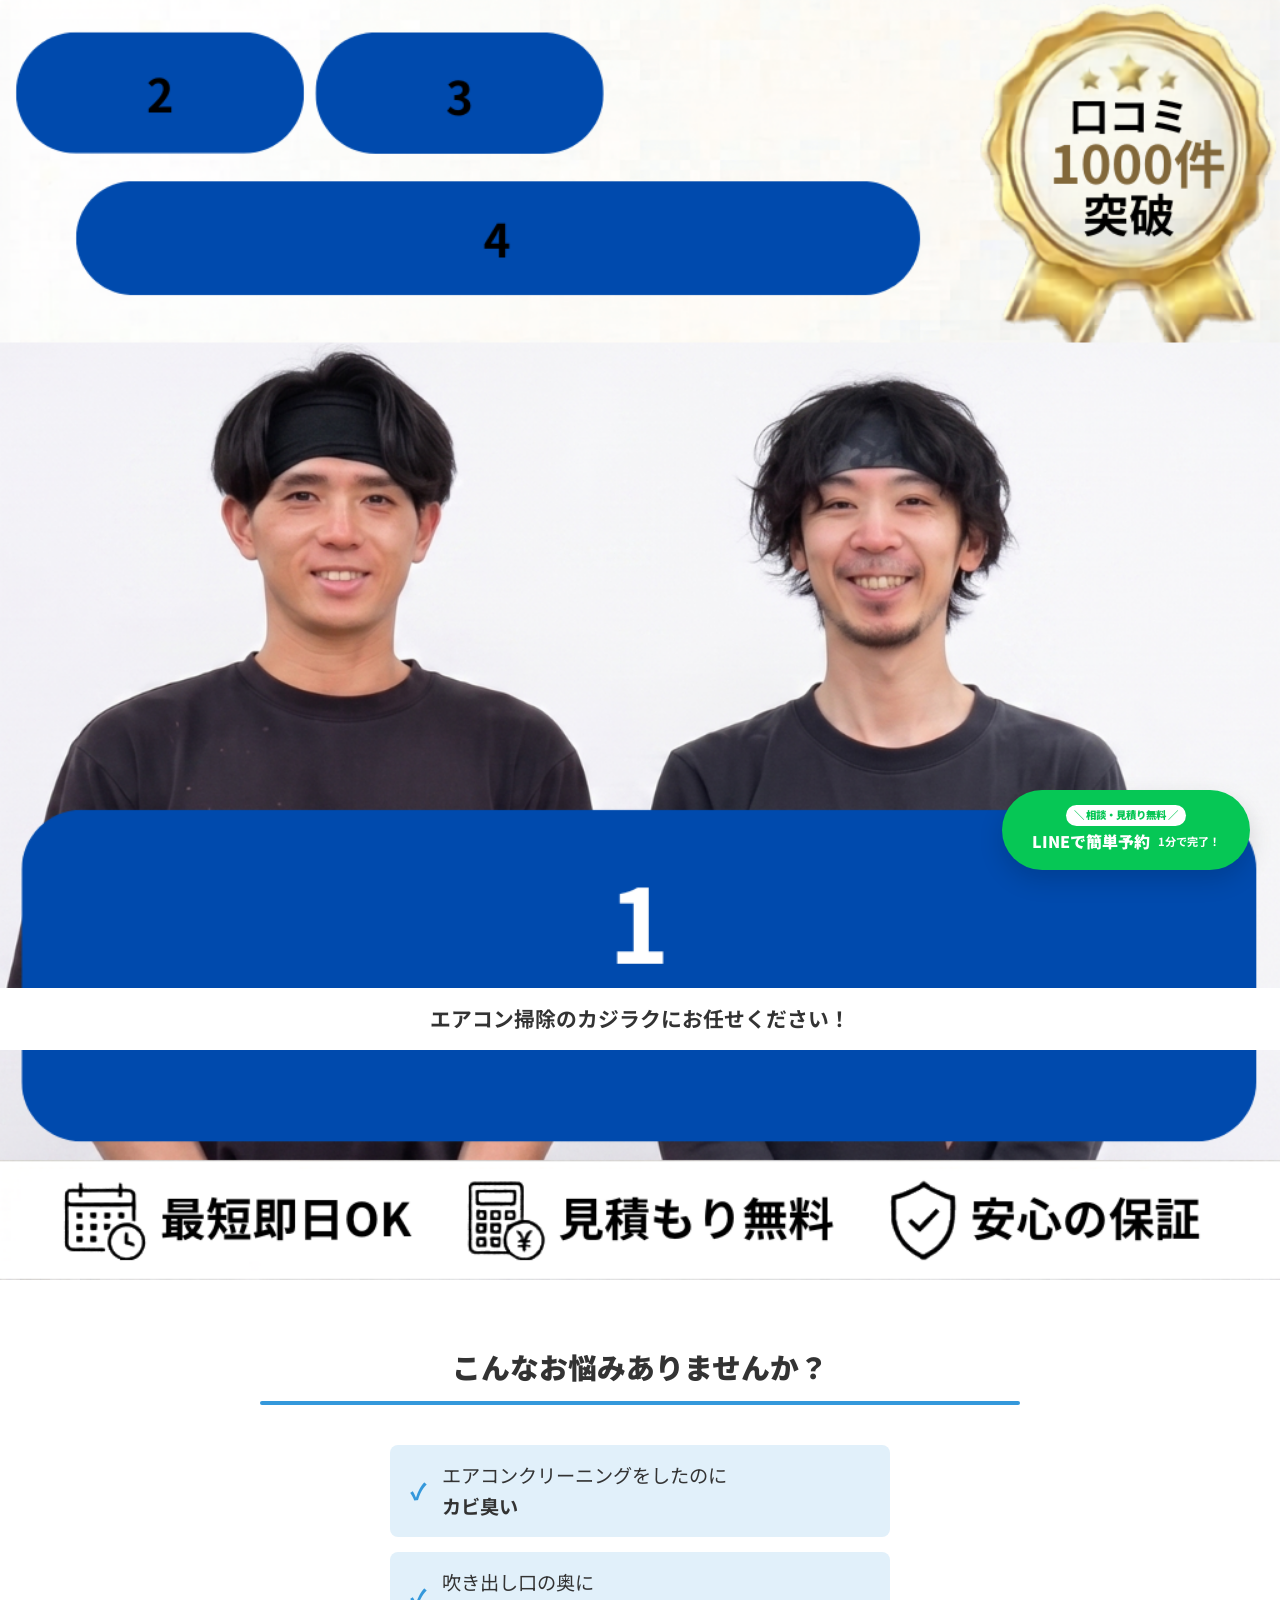
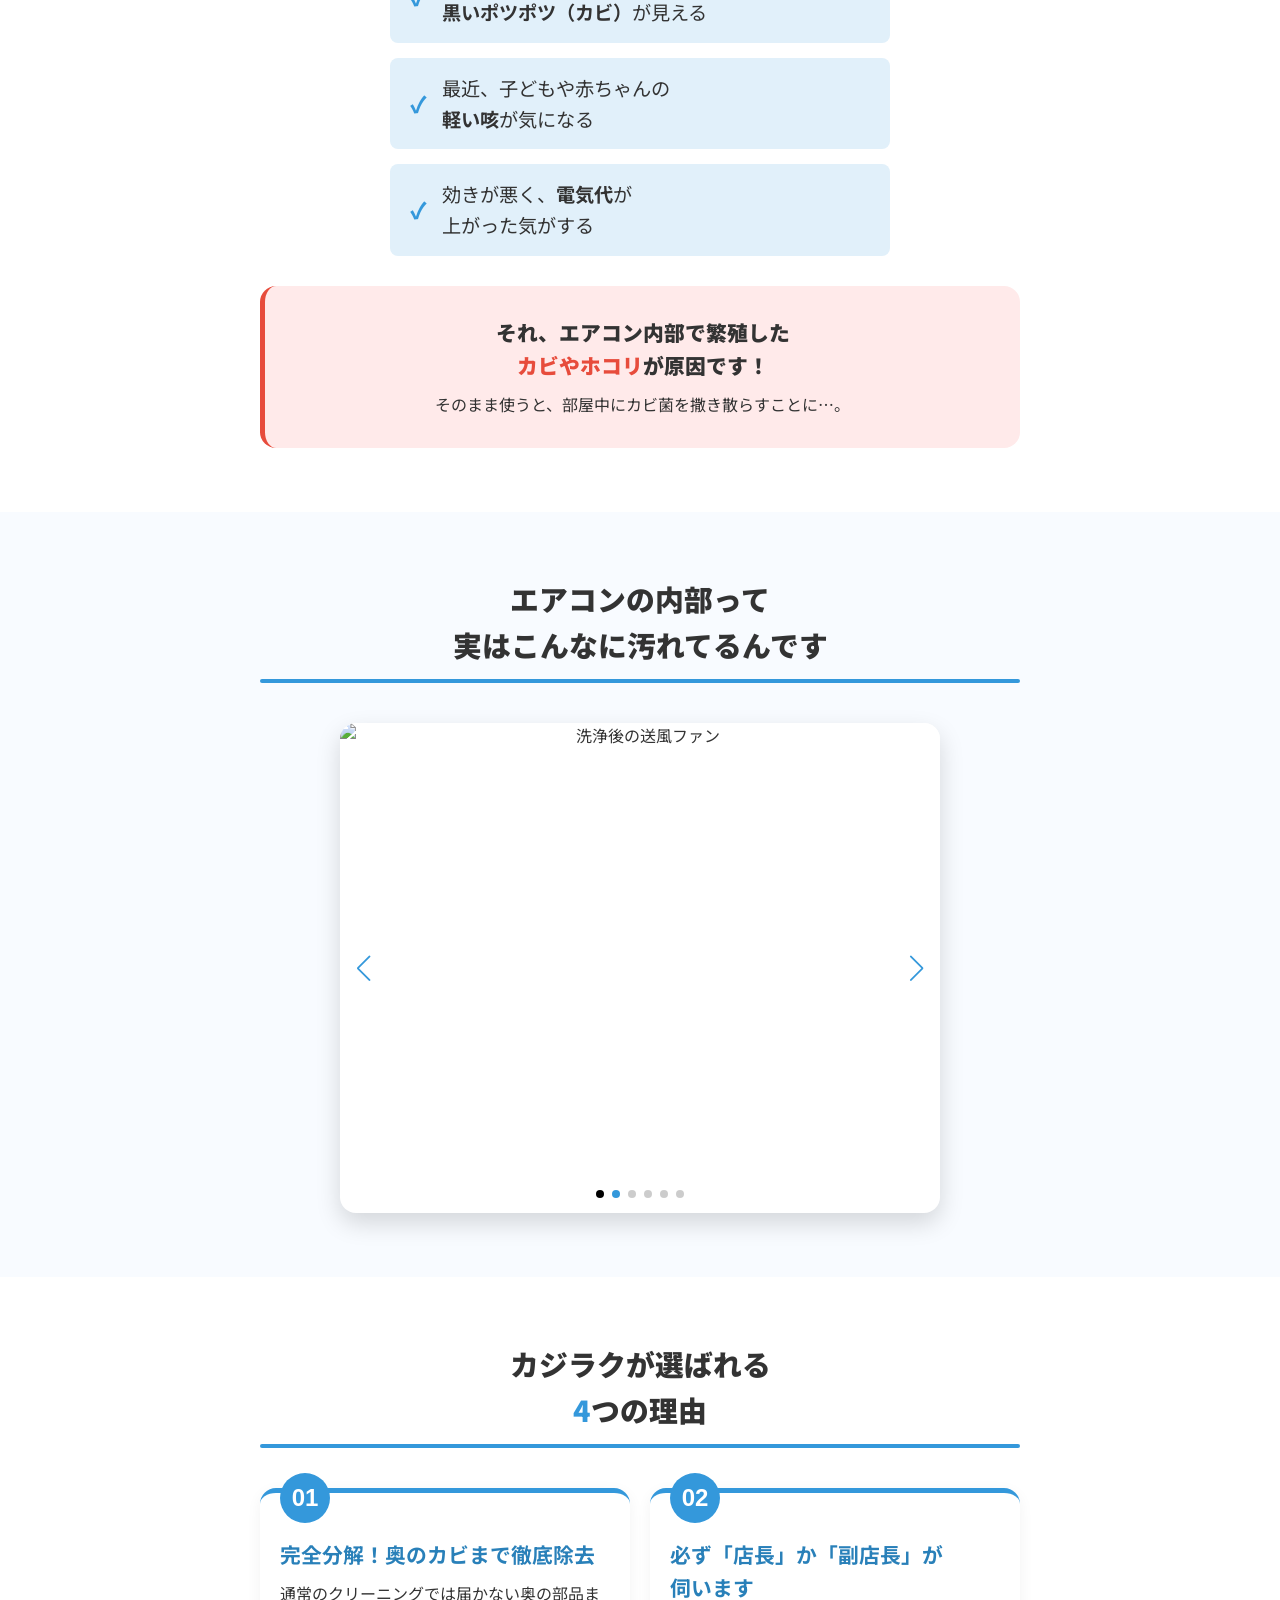
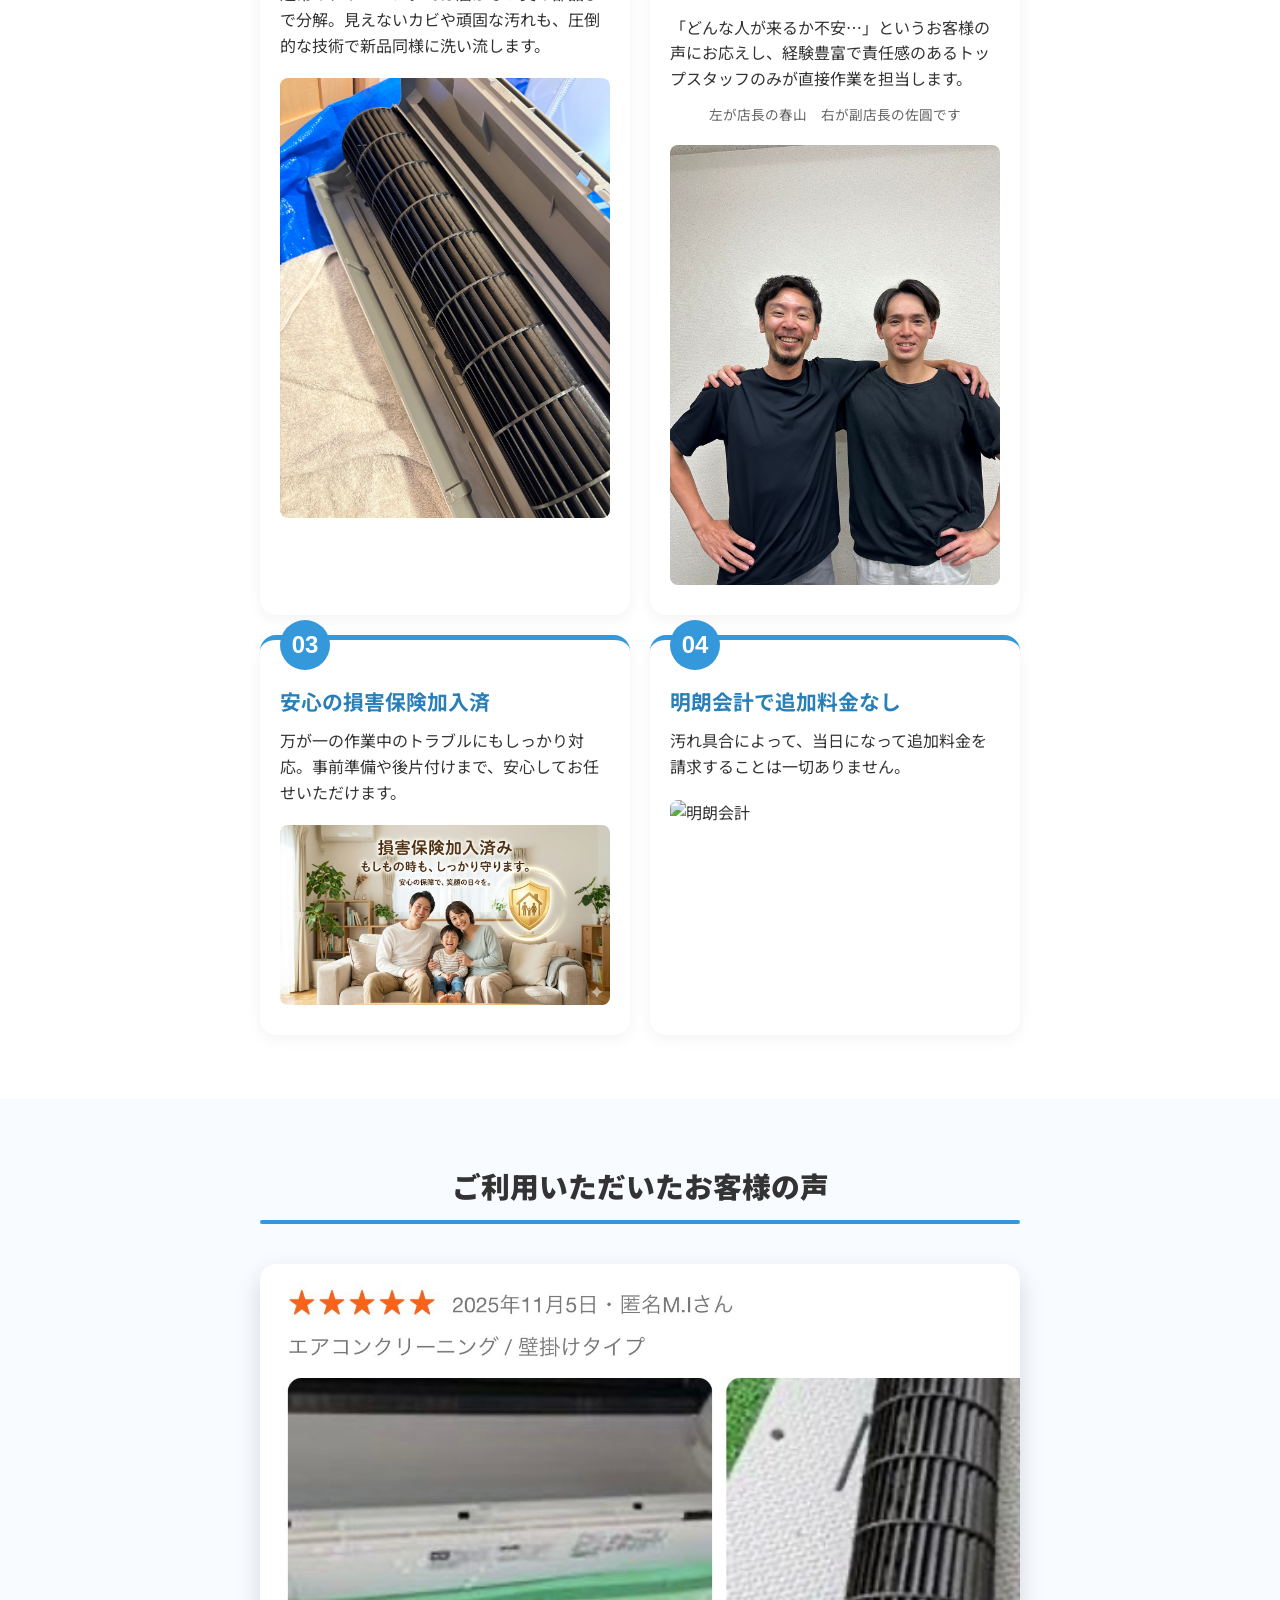
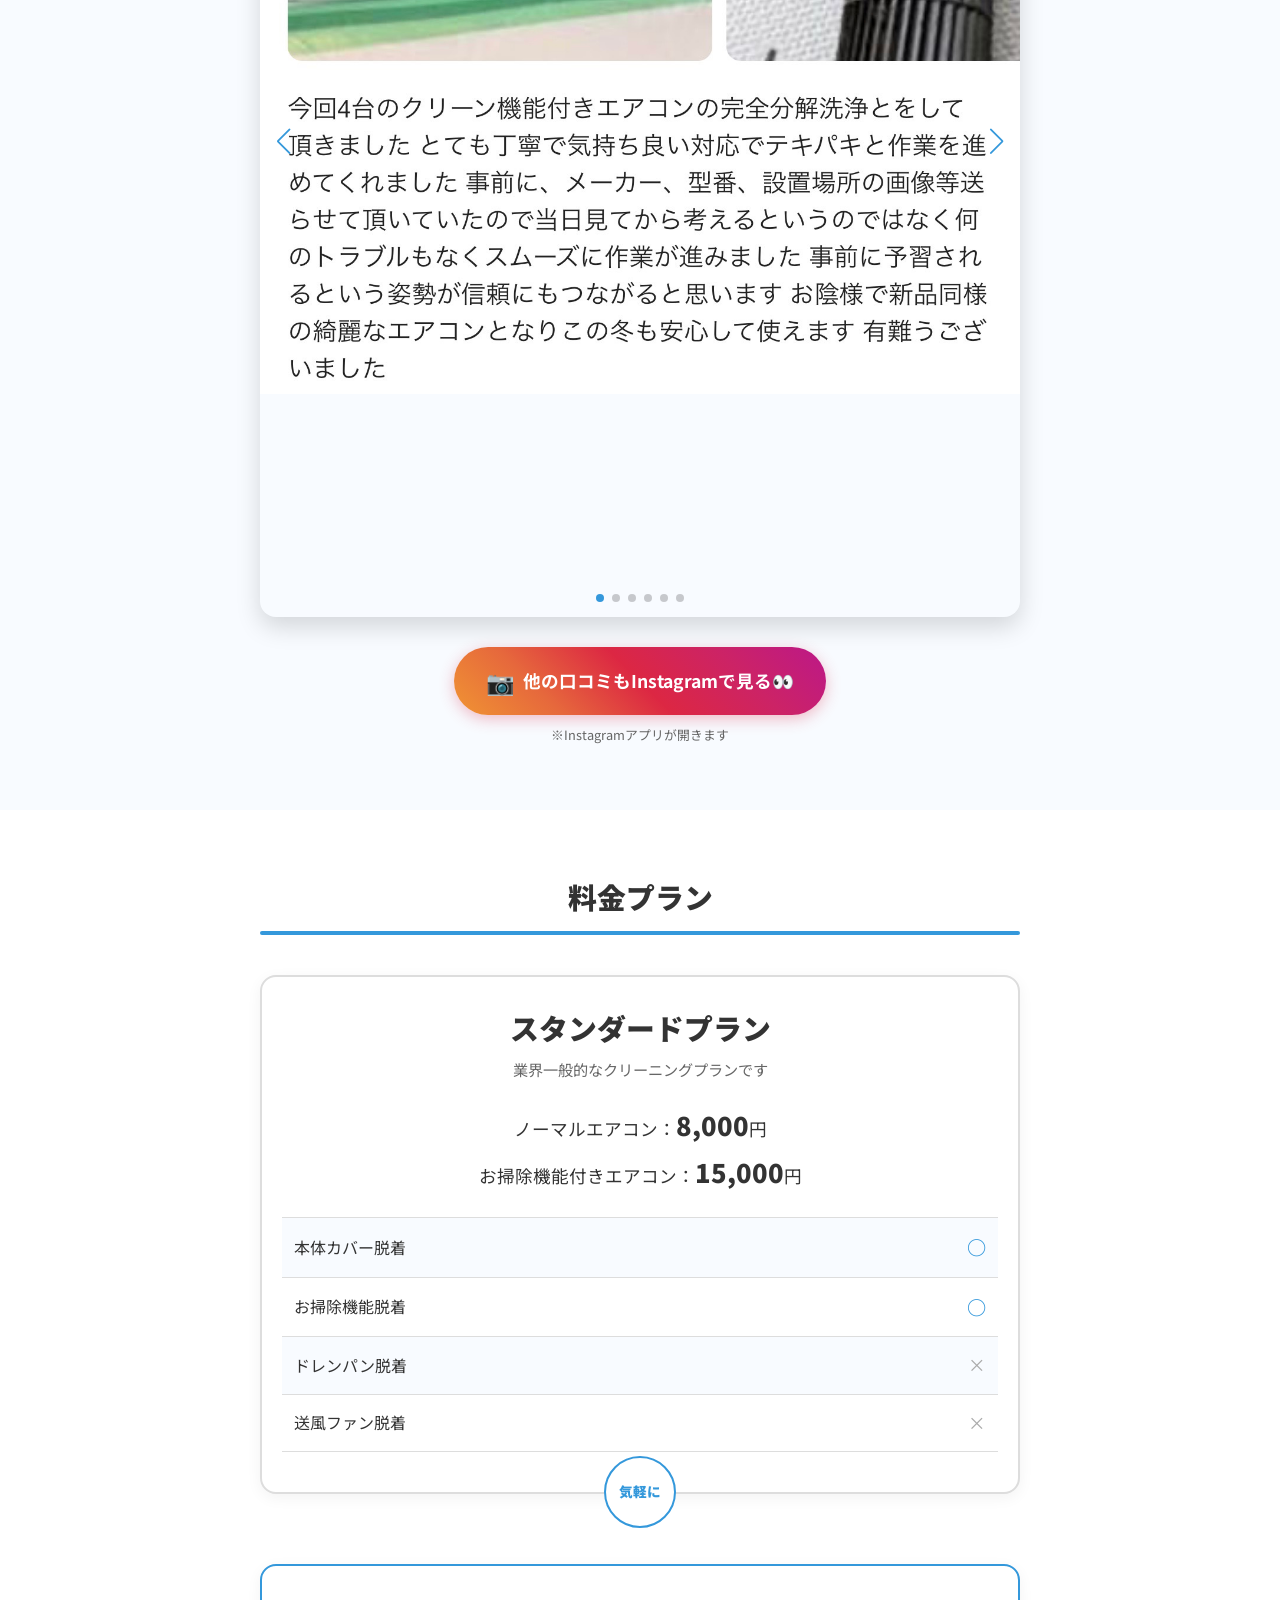
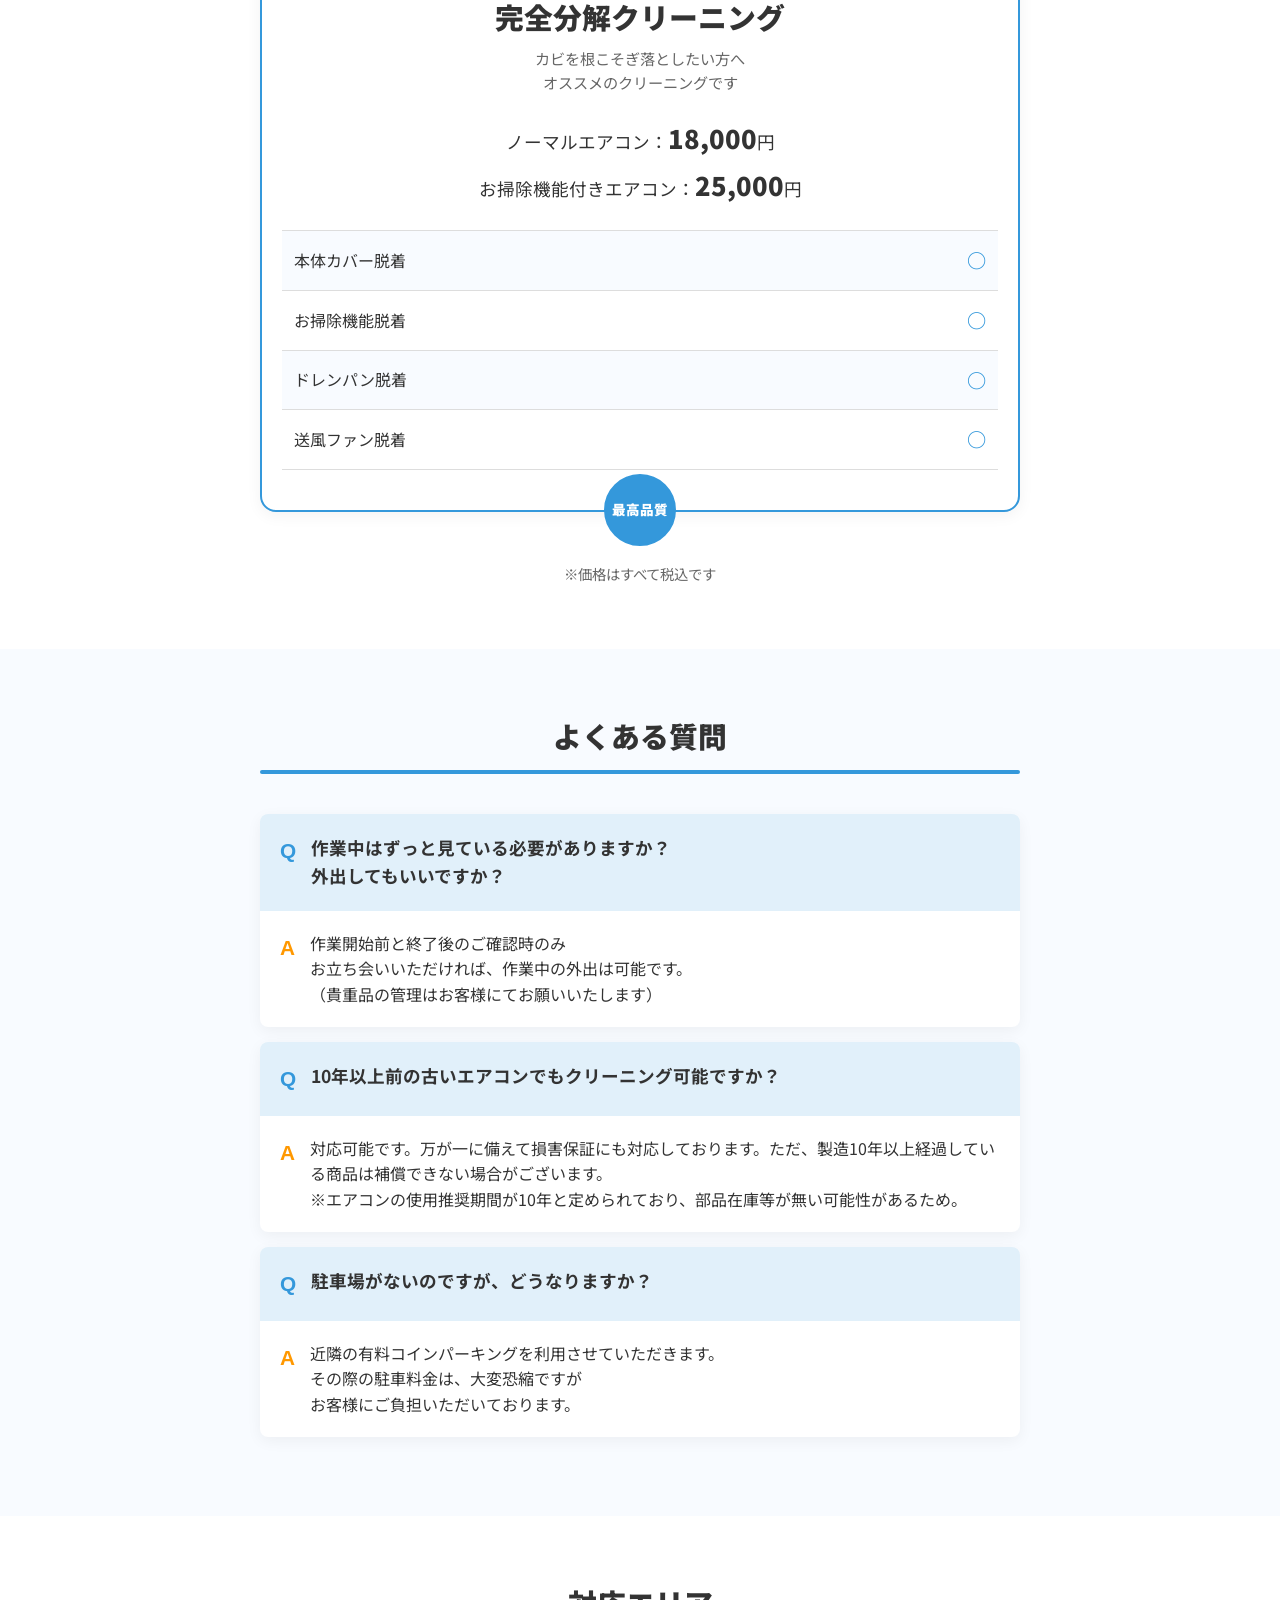
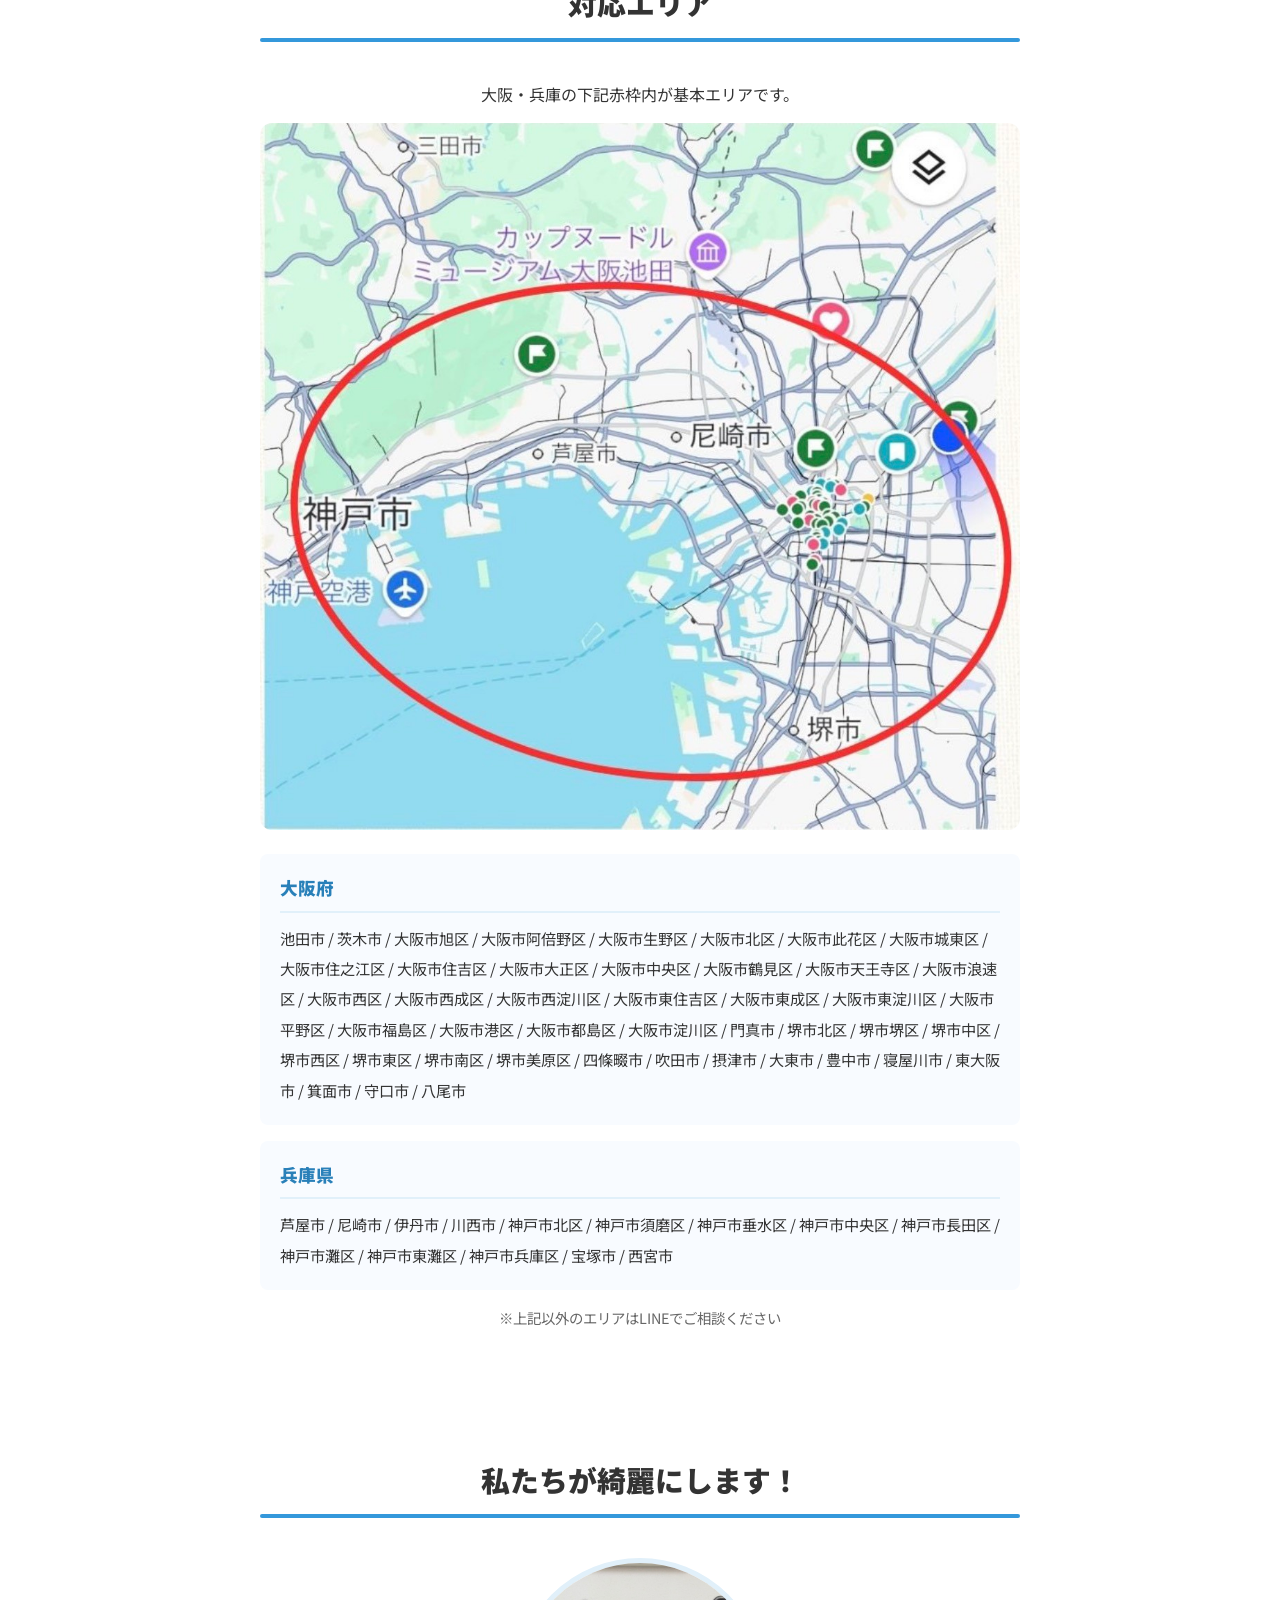
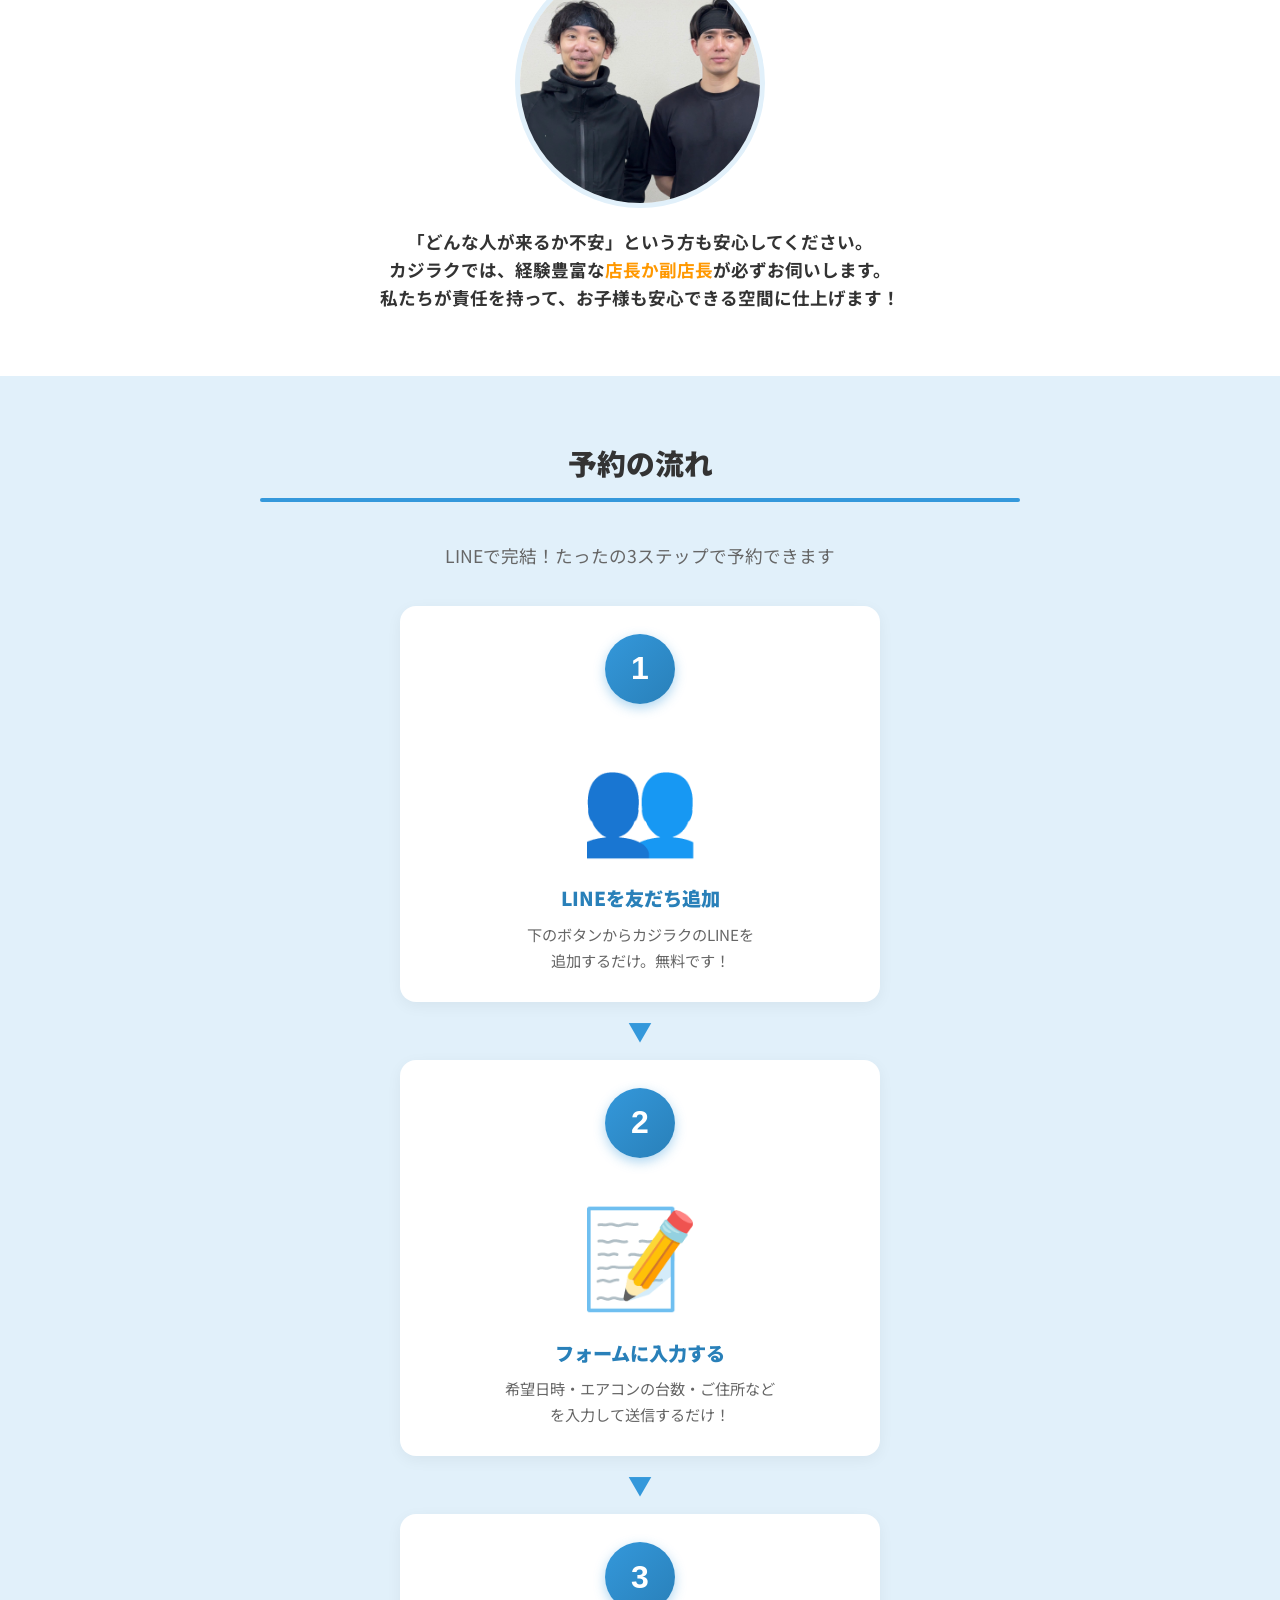
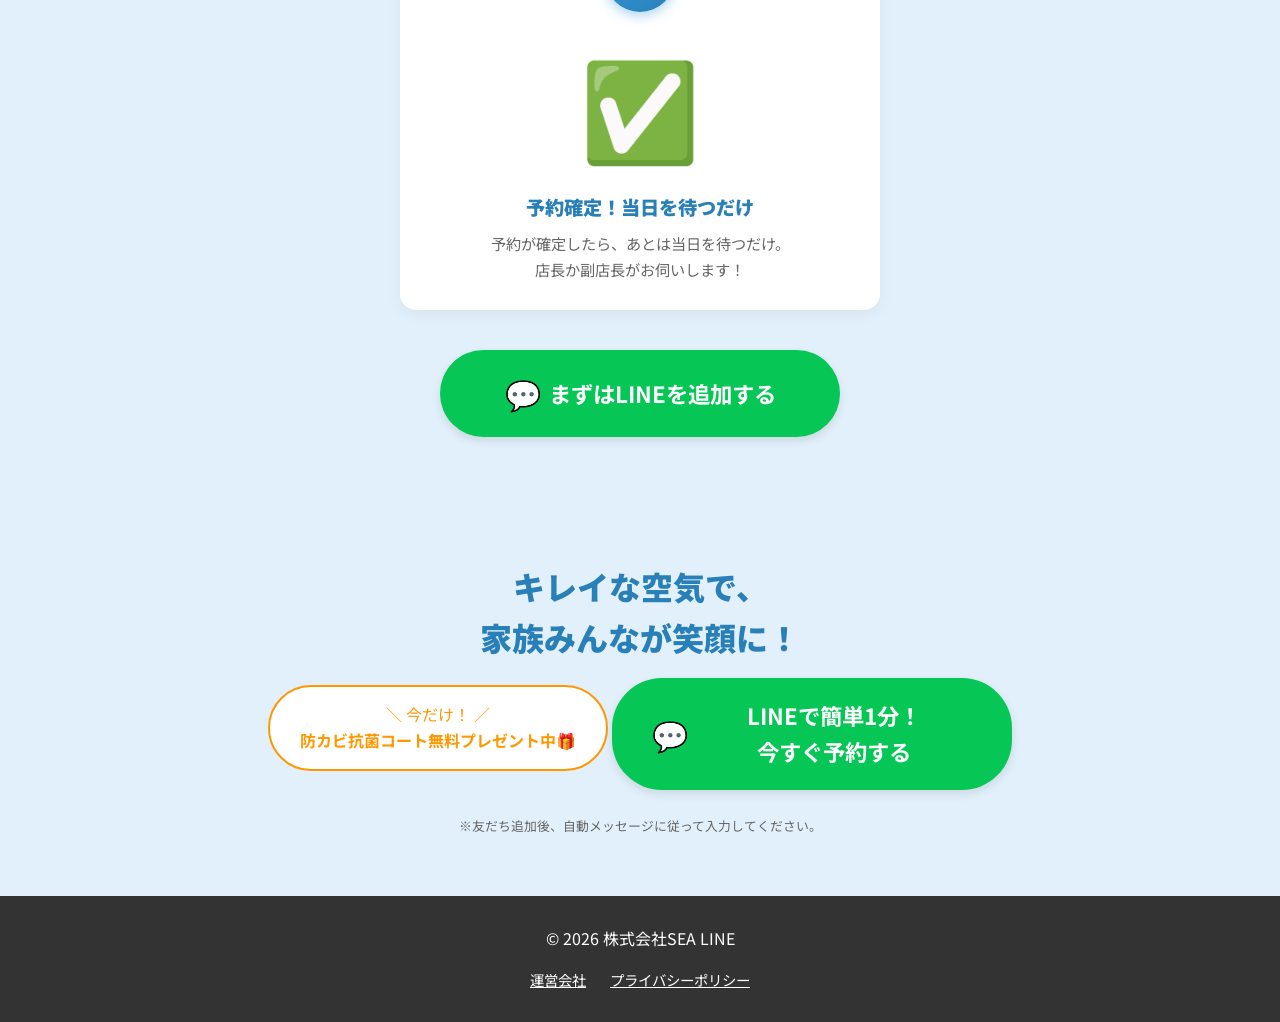
==== commit dea61356: "トップ画像にテキストオーバーレイ追加" ====
--- a/index.html
+++ b/index.html
@@ -27,8 +27,11 @@
 </a>
 
 <!-- ファーストビュー (FV) -->
-<header class="fv" id="top">
+<header class="fv" id="top" style="position: relative;">
     <img src="1000件6.png" alt="エアコンクリーニングLP" style="width: 100%; height: auto; display: block;">
+    <div style="position: absolute; bottom: 18%; left: 0; right: 0; background: white; padding: 14px 16px; text-align: center;">
+        <p style="font-size: 1.3rem; font-weight: bold; color: #333; margin: 0;">エアコン掃除のカジラクにお任せください！</p>
+    </div>
 </header>
 
 <!-- 悩み共感 -->
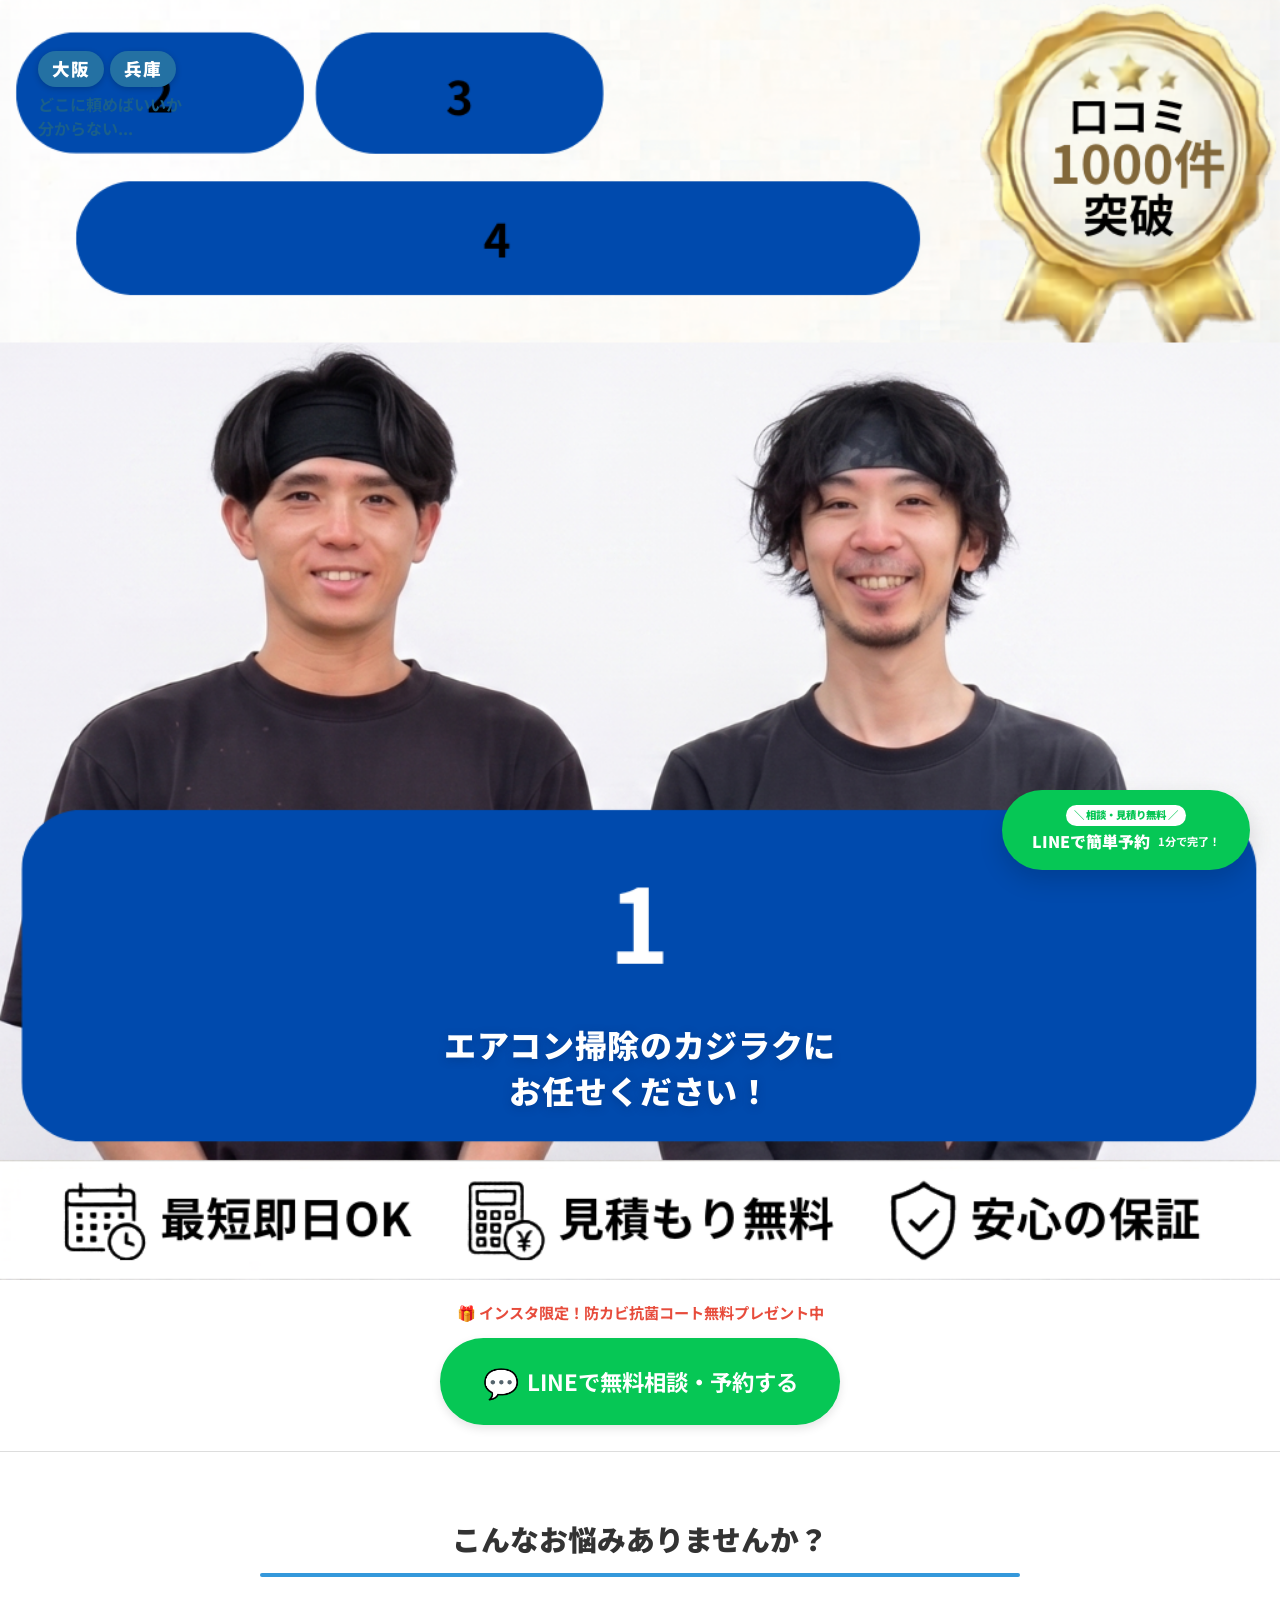
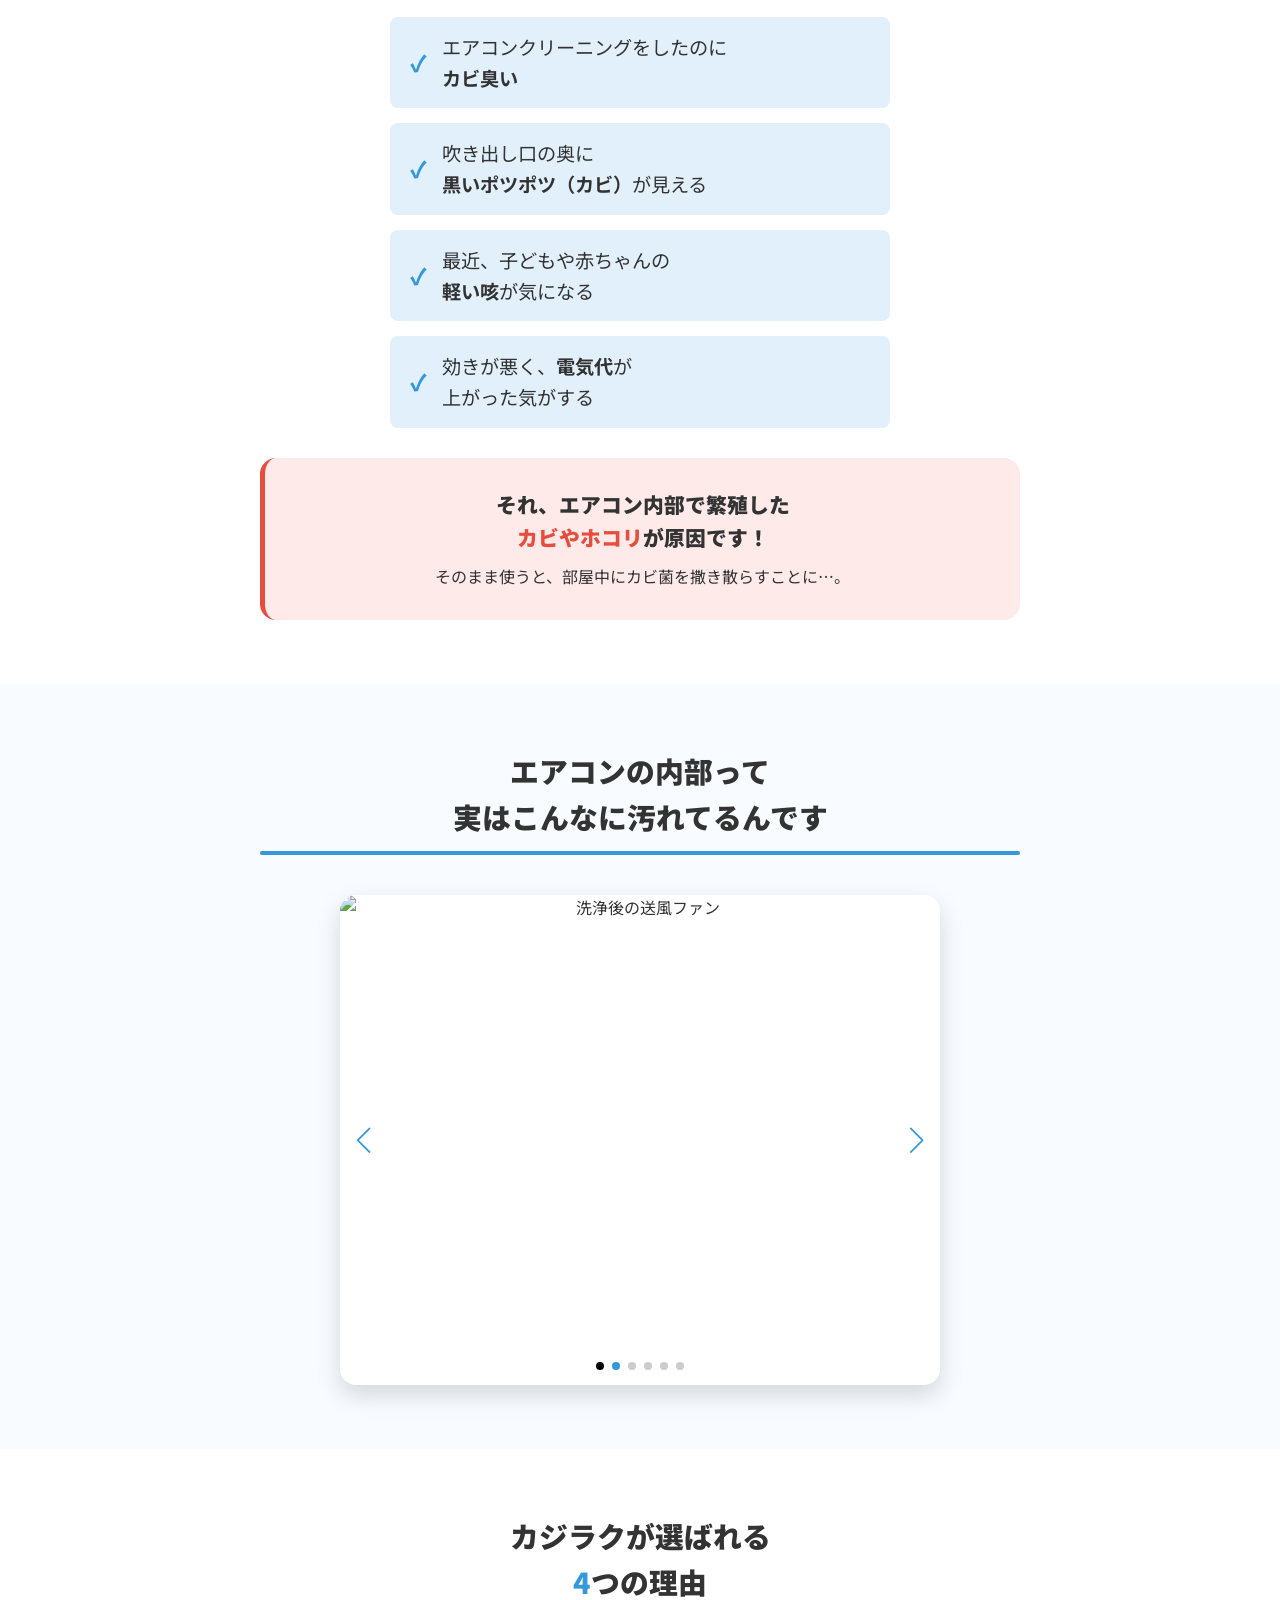
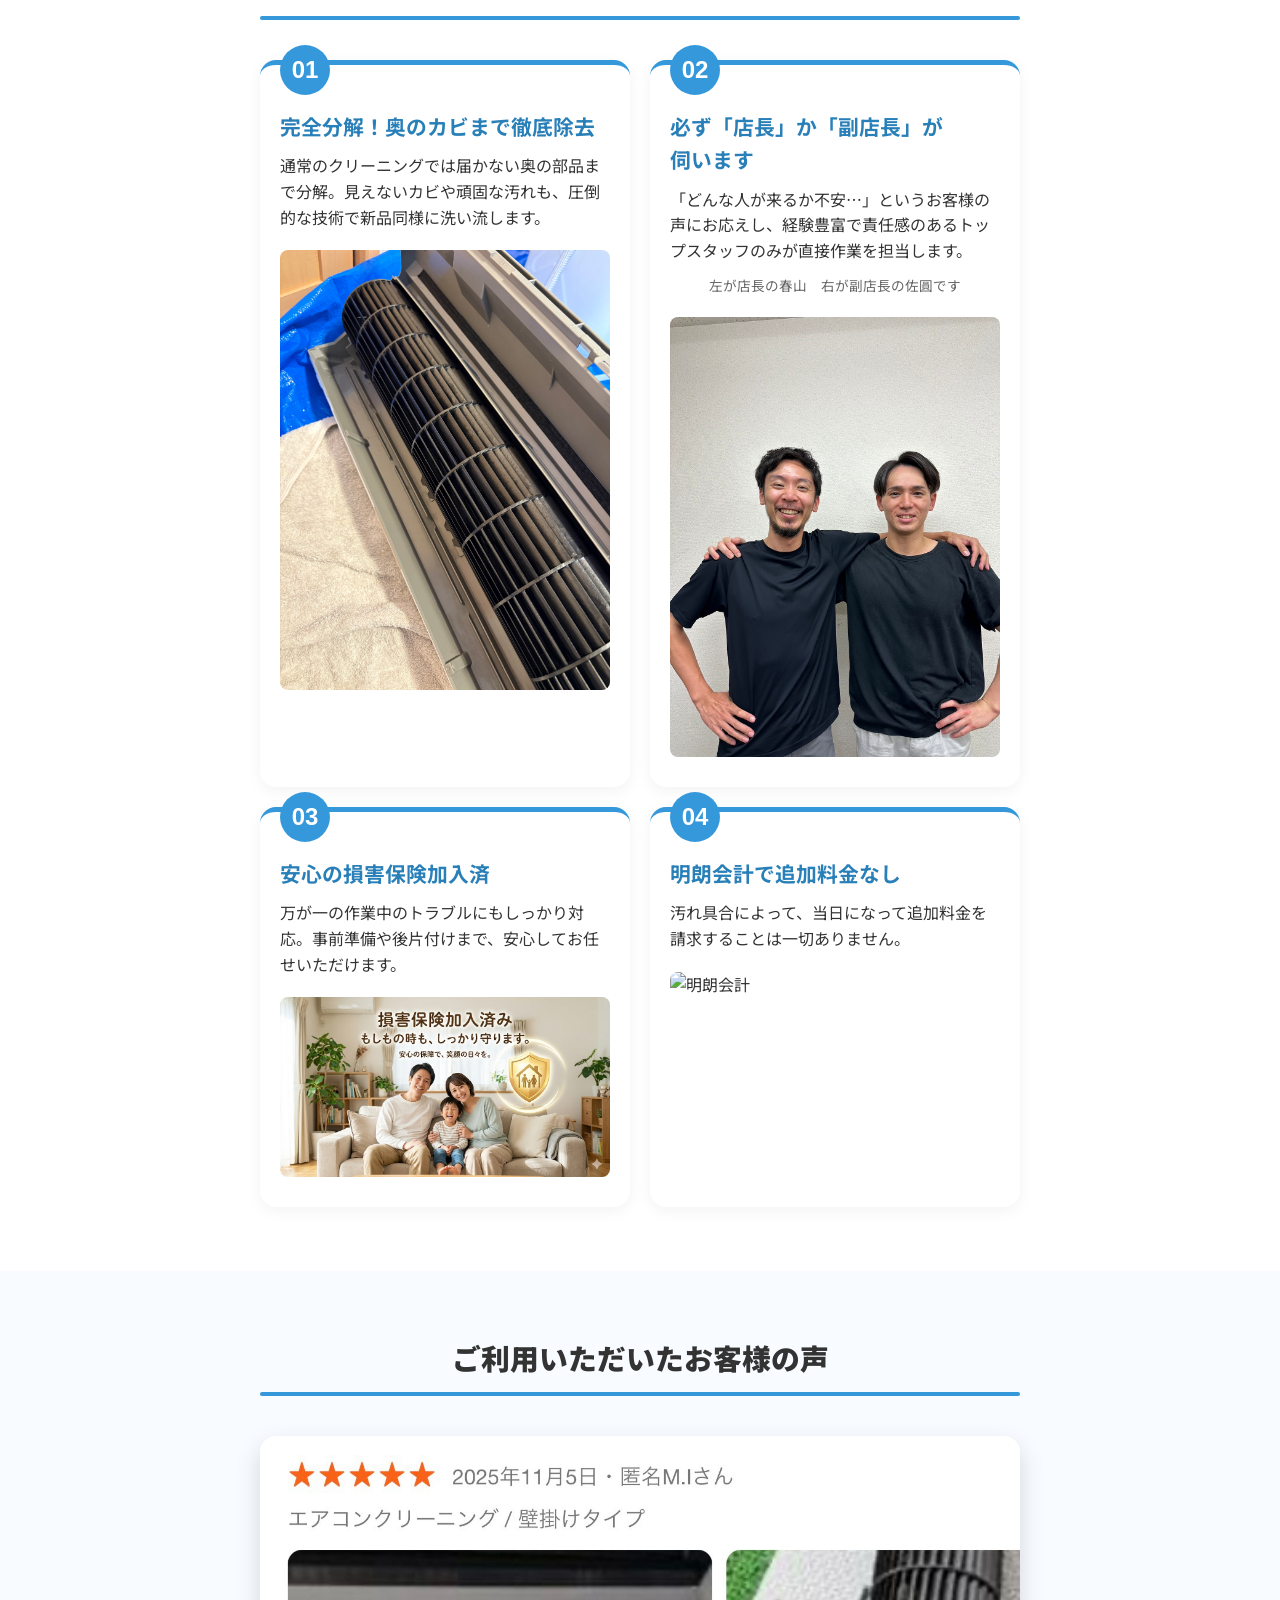
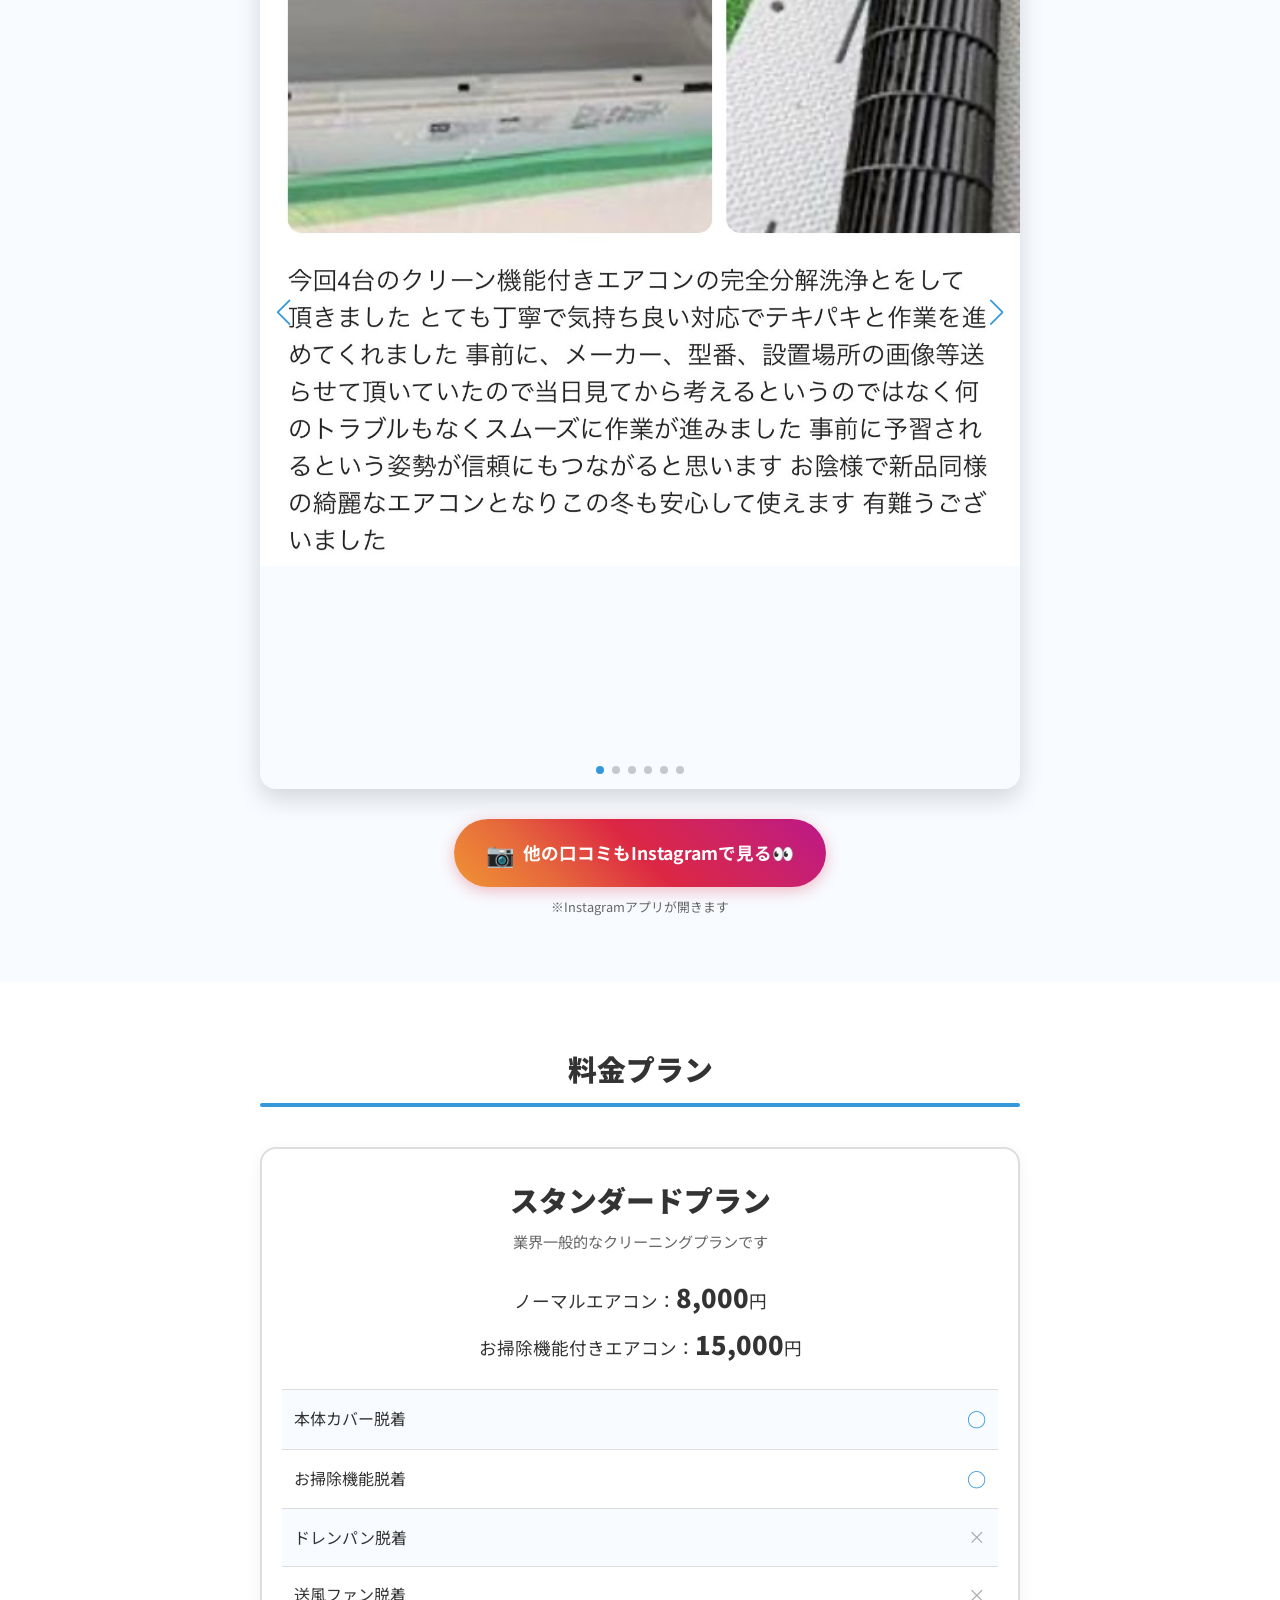
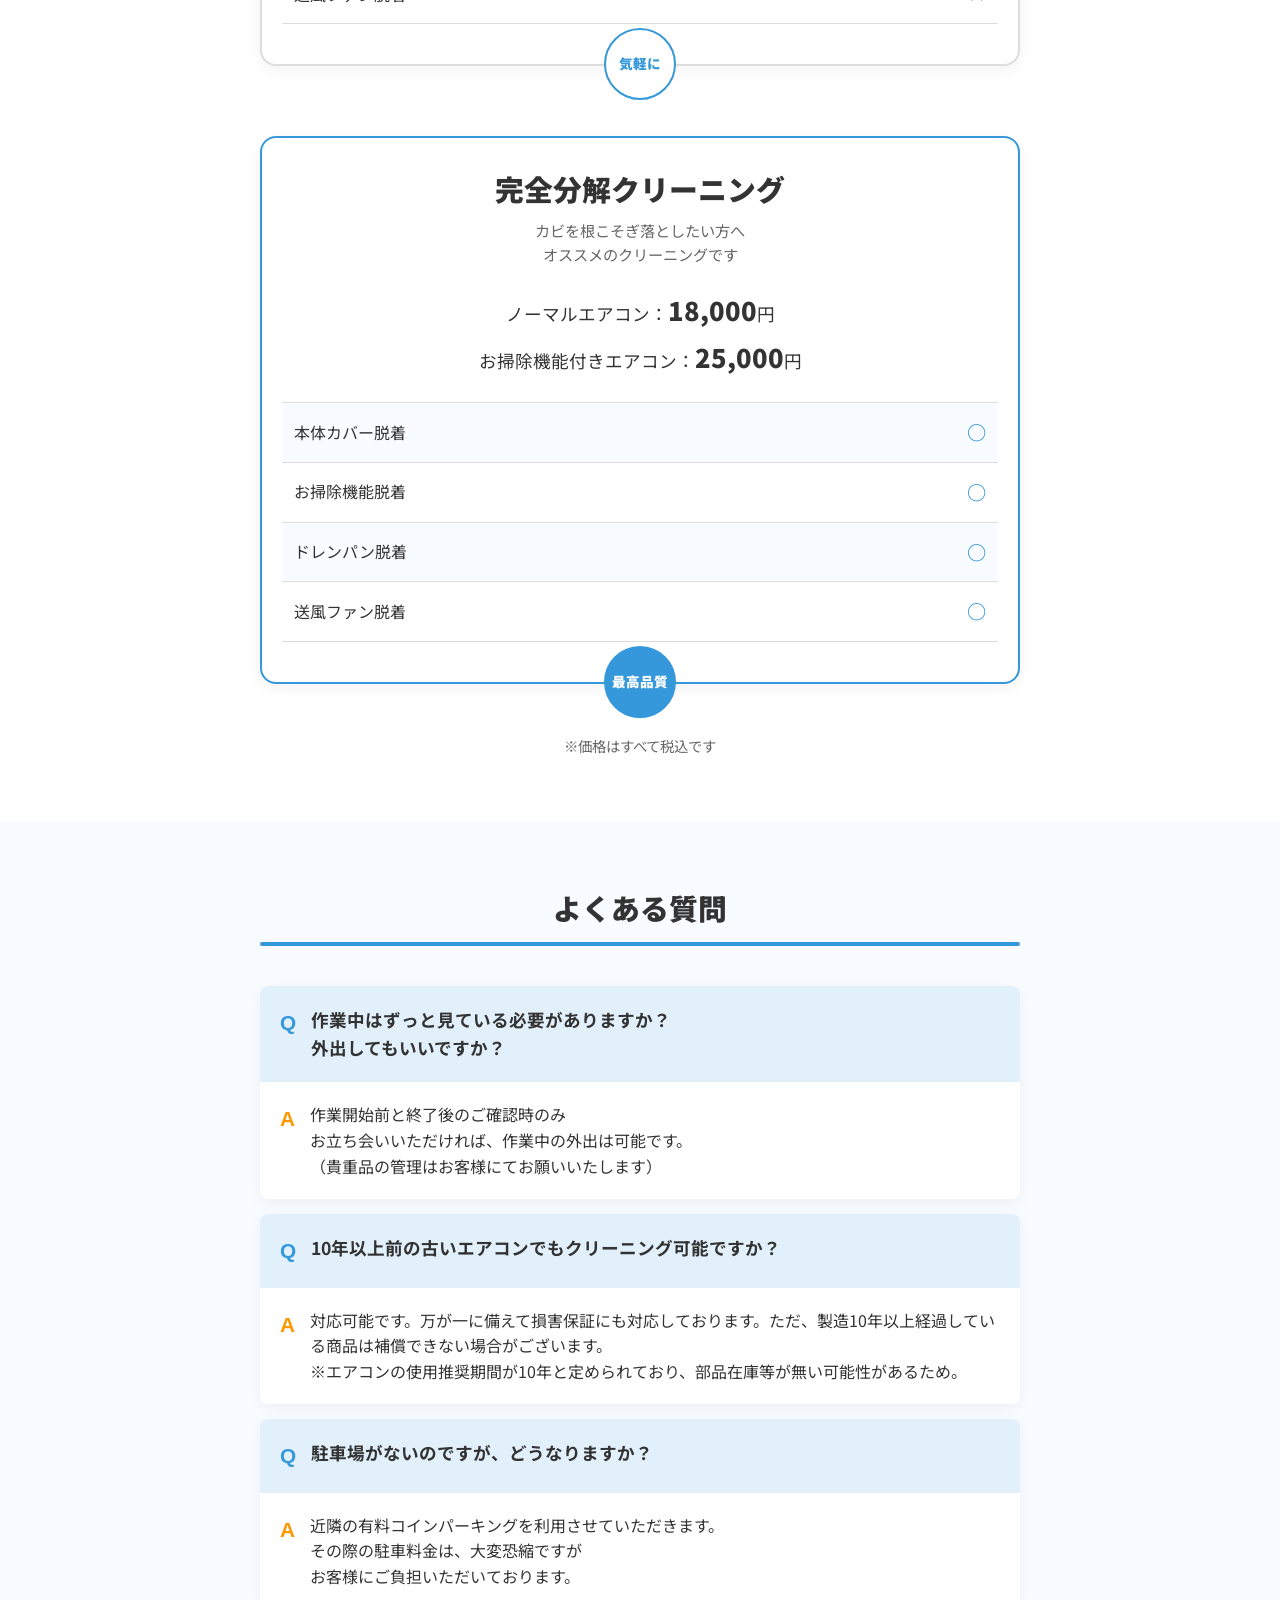
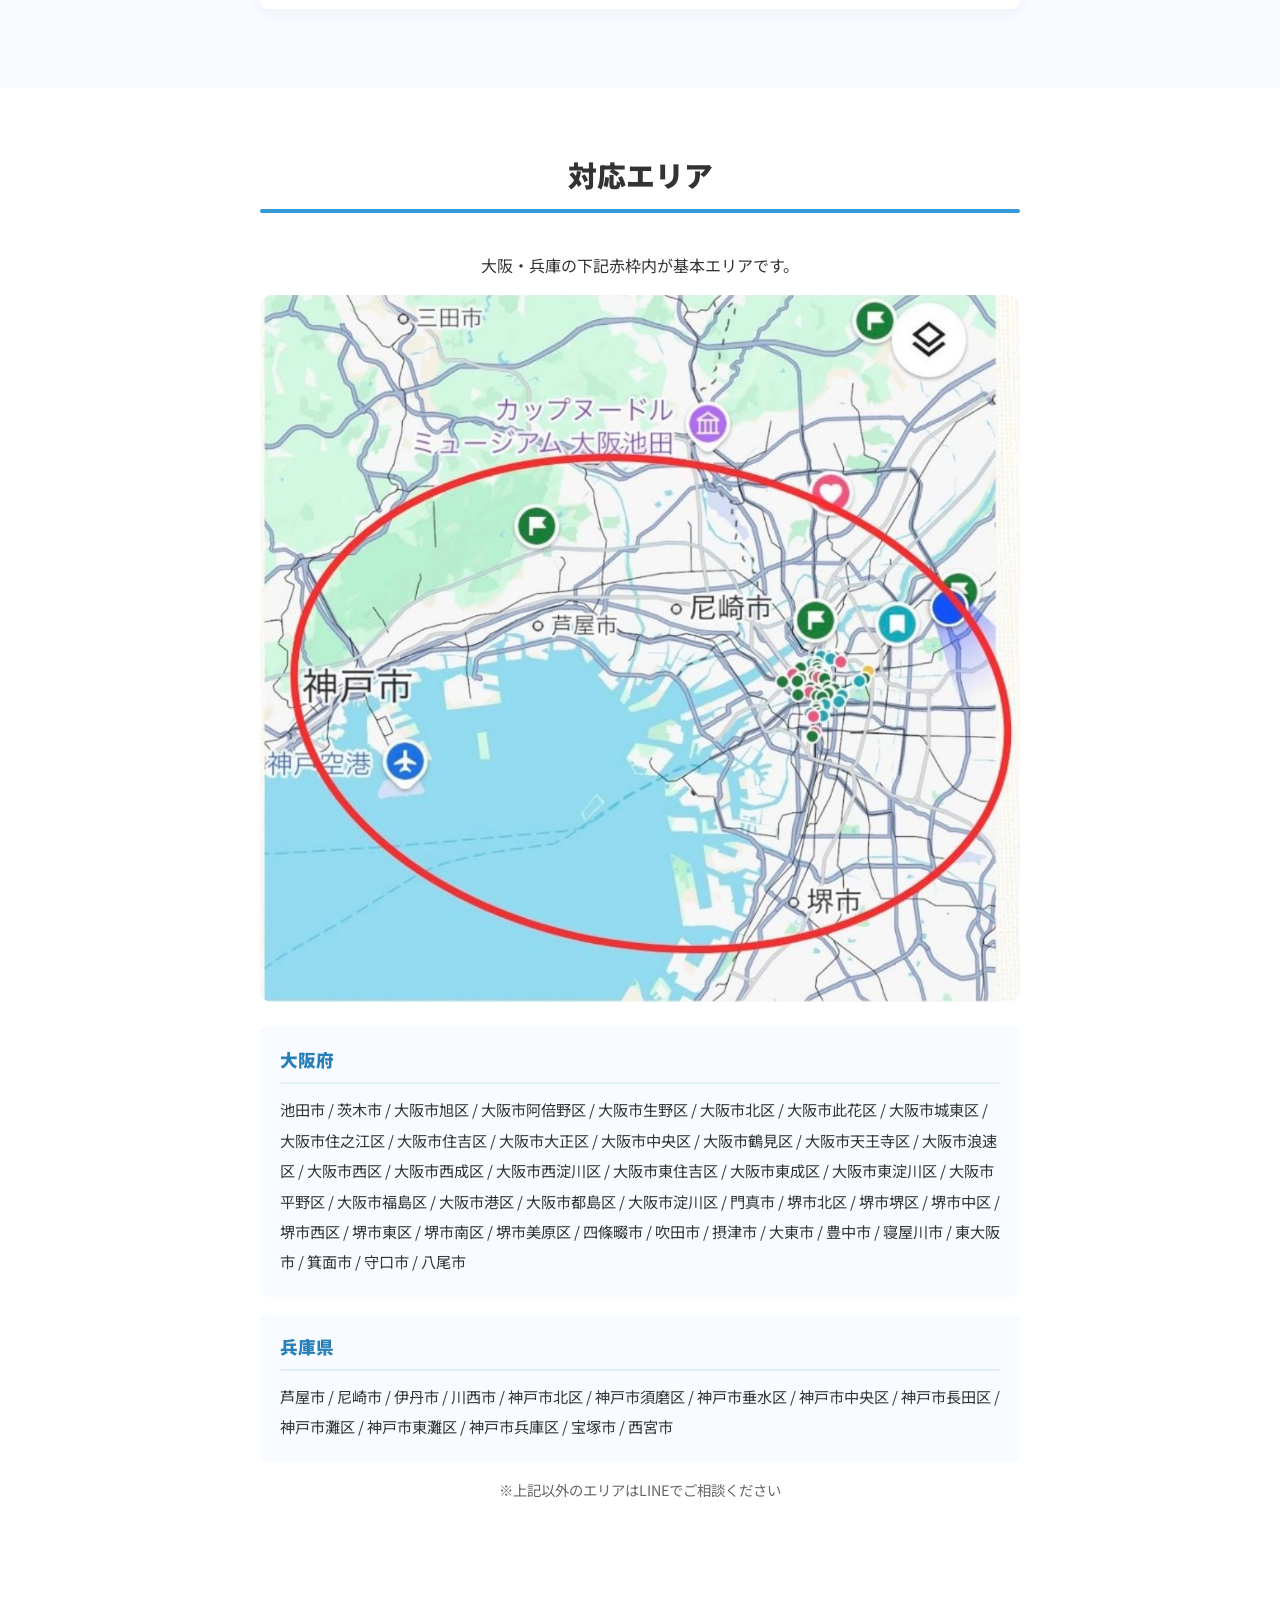
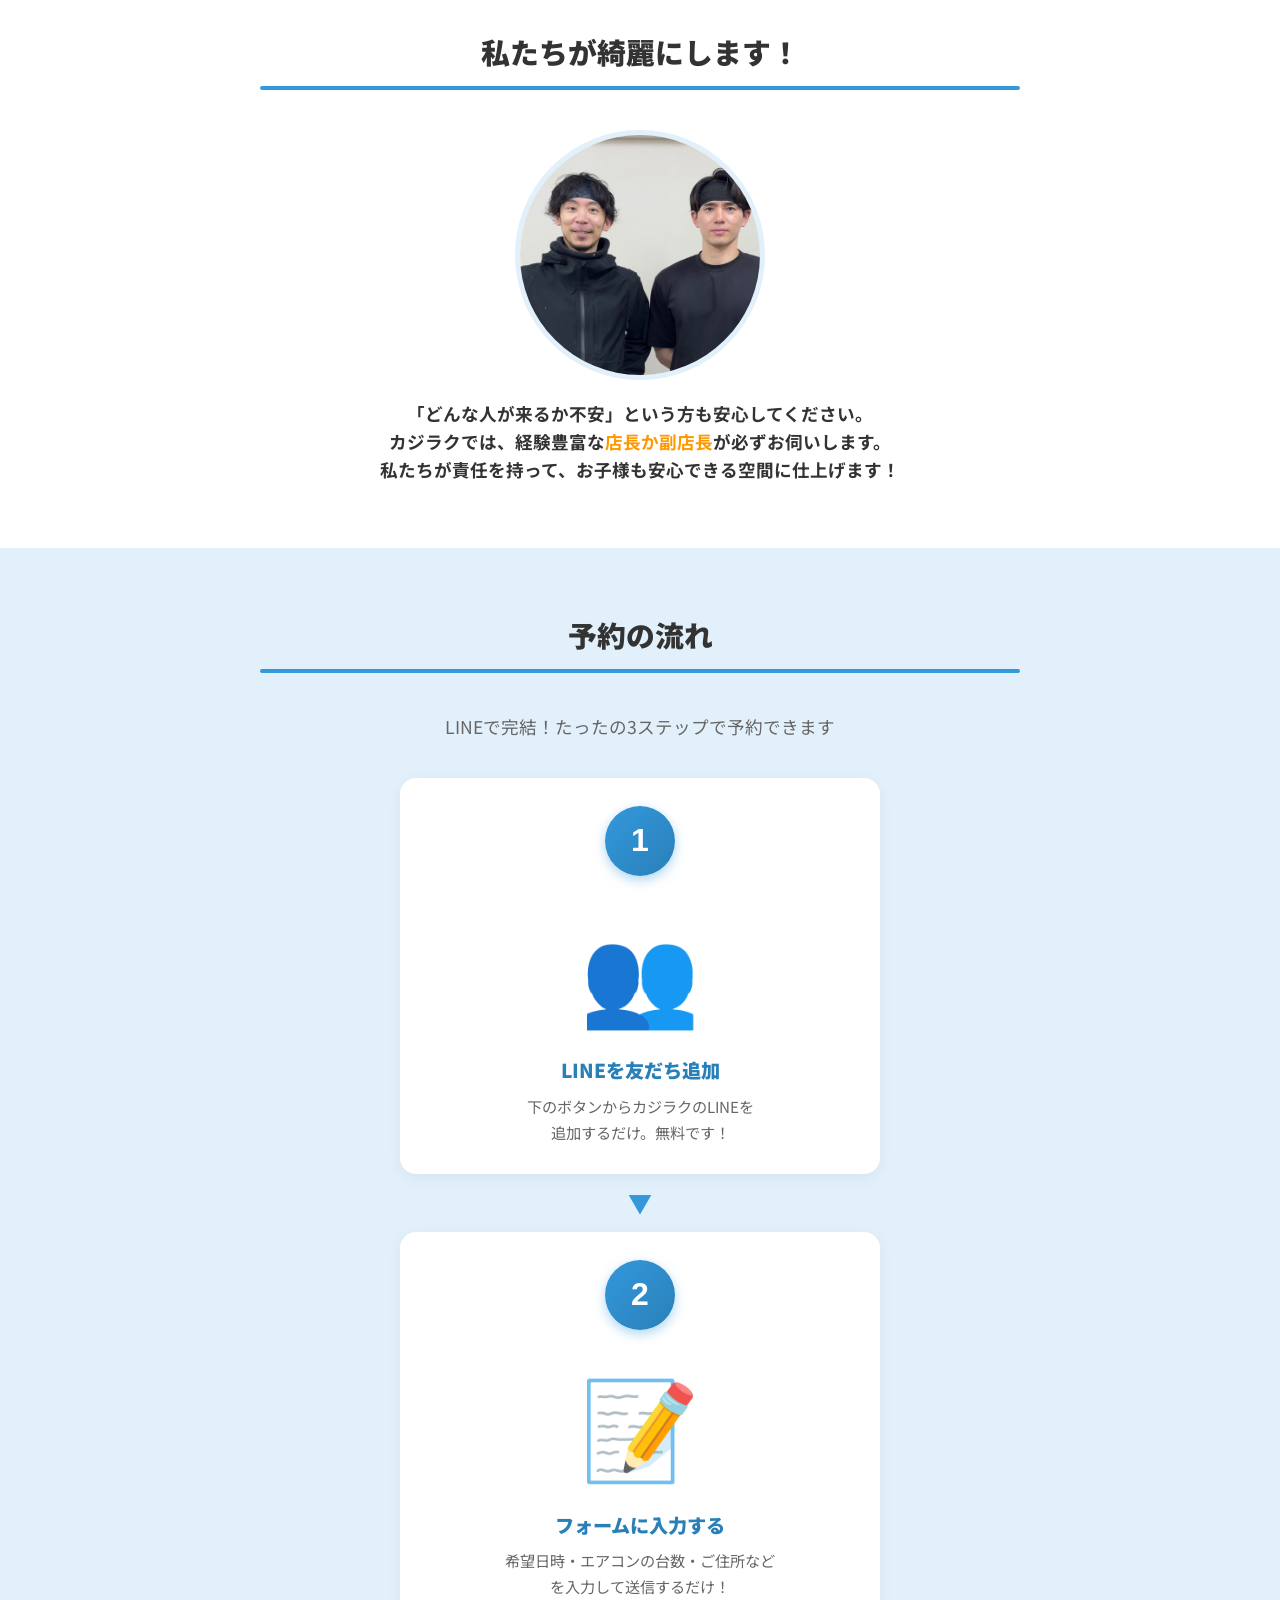
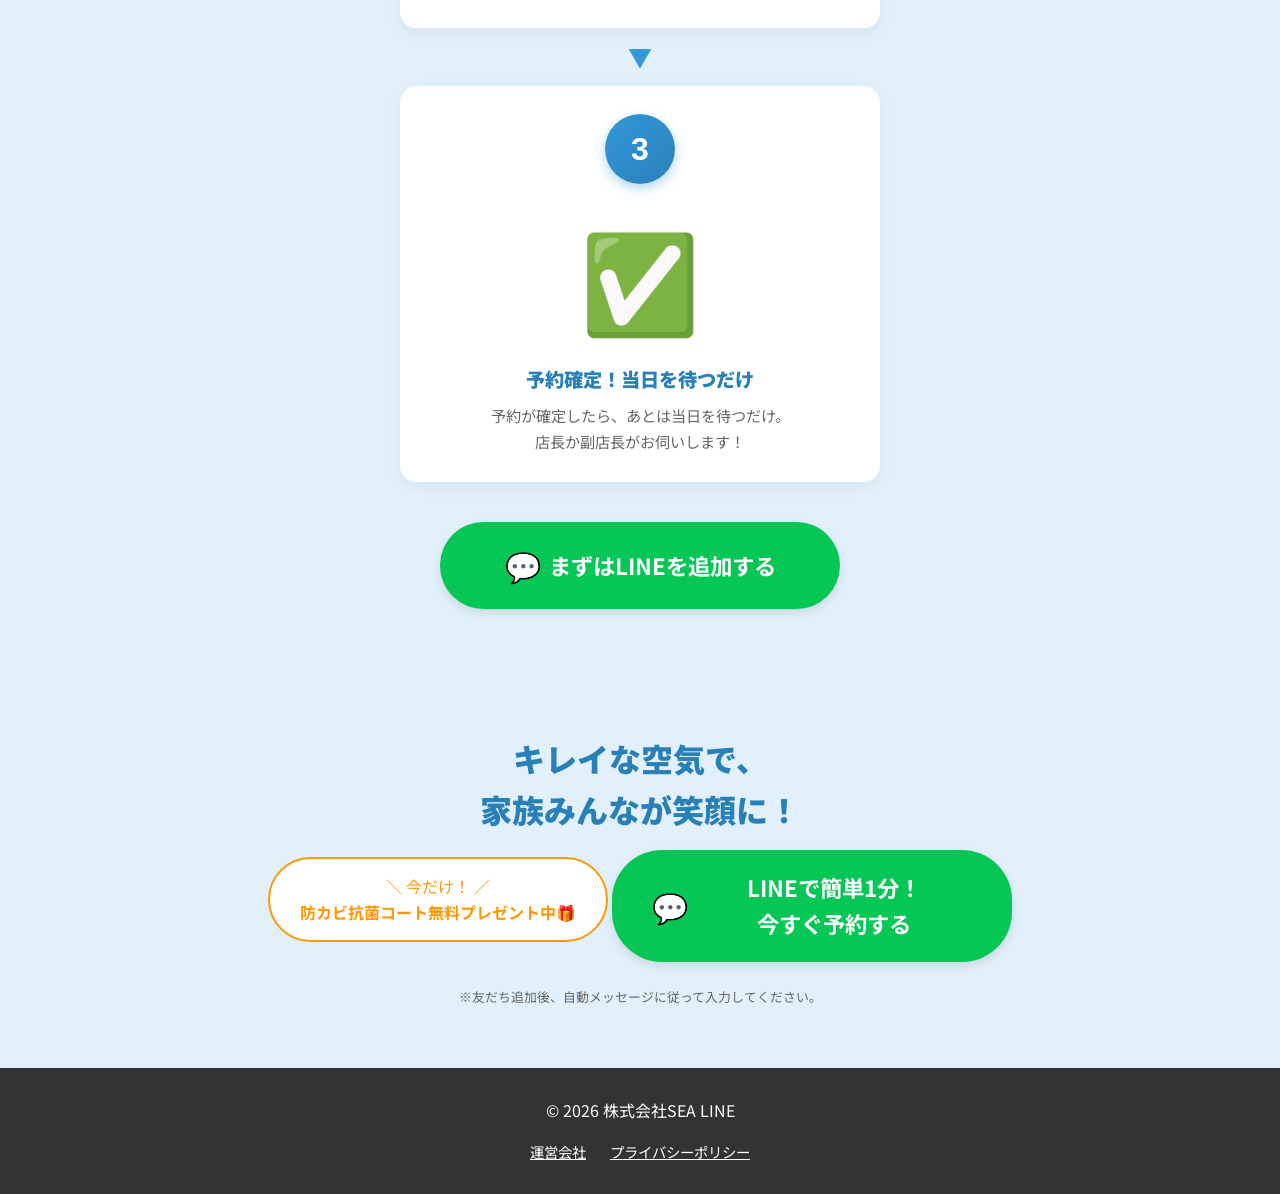
==== commit f2f672b5: "FV：テキストをHTMLオーバーレイに変更しデザイン改善" ====
--- a/index.html
+++ b/index.html
@@ -27,10 +27,31 @@
 </a>
 
 <!-- ファーストビュー (FV) -->
-<header class="fv" id="top" style="position: relative;">
-    <img src="1000件6.png" alt="エアコンクリーニングLP" style="width: 100%; height: auto; display: block;">
-    <div style="position: absolute; bottom: 18%; left: 0; right: 0; background: white; padding: 14px 16px; text-align: center;">
-        <p style="font-size: 1.3rem; font-weight: bold; color: #333; margin: 0;">エアコン掃除のカジラクにお任せください！</p>
+<header class="fv" id="top">
+    <div class="fv-inner">
+        <img src="1000件6.png" alt="エアコンクリーニング カジラク" class="fv-img">
+
+        <!-- 左上：エリアバッジ + 問題提起 -->
+        <div class="fv-overlay-tl">
+            <div class="fv-area-row">
+                <span class="fv-area-badge">大阪</span>
+                <span class="fv-area-badge">兵庫</span>
+            </div>
+            <p class="fv-problem">どこに頼めばいいか<br>分からない...</p>
+        </div>
+
+        <!-- 下部：メインコピー（青い帯の中） -->
+        <div class="fv-overlay-bottom">
+            <p class="fv-main-copy">エアコン掃除のカジラクに<br>お任せください！</p>
+        </div>
+    </div>
+
+    <!-- 画像下のCTAエリア -->
+    <div class="fv-cta-area">
+        <p class="fv-cta-note">🎁 インスタ限定！防カビ抗菌コート<strong>無料</strong>プレゼント中</p>
+        <a href="https://lin.ee/SBZtDhQ" class="btn btn-main btn-xl">
+            <span class="btn-icon">💬</span> LINEで無料相談・予約する
+        </a>
     </div>
 </header>
 
--- a/style.css
+++ b/style.css
@@ -215,61 +215,85 @@
 .fv {
     position: relative;
     padding: 0;
-    min-height: auto;
+    background-color: var(--color-white);
+}
+
+/* 画像ラッパー（オーバーレイの基準） */
+.fv-inner {
+    position: relative;
     display: block;
-}
-
-.fv-container {
-    position: relative;
-    z-index: 1;
-    text-align: center;
-    max-width: 600px;
-}
-
-.fv-badge {
-    display: inline-block;
-    background-color: var(--color-accent);
-    color: var(--color-white);
-    padding: 8px 16px;
+    overflow: hidden;
+}
+
+.fv-img {
+    width: 100%;
+    height: auto;
+    display: block;
+}
+
+/* 左上：エリアバッジ + 問題提起 */
+.fv-overlay-tl {
+    position: absolute;
+    top: 4%;
+    left: 3%;
+}
+
+.fv-area-row {
+    display: flex;
+    gap: 6px;
+    margin-bottom: 6px;
+}
+
+.fv-area-badge {
+    background-color: #2471a3;
+    color: var(--color-white);
+    font-weight: 900;
+    font-size: clamp(0.75rem, 3.5vw, 1.1rem);
+    padding: 4px 14px;
     border-radius: var(--radius-round);
+    letter-spacing: 0.05em;
+    box-shadow: 0 2px 6px rgba(0, 0, 0, 0.2);
+}
+
+.fv-problem {
+    color: #1a5f8a;
     font-weight: 700;
-    font-size: 0.9rem;
-    margin-bottom: 20px;
-    letter-spacing: 1px;
-}
-
-.fv-copy {
-    font-size: 1.8rem;
-    line-height: 1.5;
-    margin-bottom: 30px;
-    color: var(--color-text);
-    font-family: var(--font-base);
-}
-
-.fv-highlight-text {
-    font-size: 2.8rem;
-    font-weight: 900;
-}
-
-.fv-offer {
-    background-color: var(--color-white);
-    padding: 20px;
-    border-radius: var(--radius-md);
-    border: 3px solid var(--color-accent);
-    margin-bottom: 30px;
-    box-shadow: var(--shadow-card);
-}
-
-.offer-price {
-    color: var(--color-accent);
-    font-size: 1.5rem;
-    font-weight: 900;
-    margin: 10px 0;
-}
-
-.offer-note {
-    font-size: 0.8rem;
-    color: var(--color-text-light);
+    font-size: clamp(0.7rem, 3vw, 1rem);
+    line-height: 1.45;
+}
+
+/* 下部：メインコピー（青い帯の中） */
+.fv-overlay-bottom {
+    position: absolute;
+    bottom: 13%;
+    left: 0;
+    right: 0;
+    text-align: center;
+    padding: 0 6%;
+}
+
+.fv-main-copy {
+    color: var(--color-white);
+    font-size: clamp(1.15rem, 5.5vw, 2rem);
+    font-weight: 900;
+    line-height: 1.45;
+    letter-spacing: 0.02em;
+    text-shadow: 0 2px 8px rgba(0, 40, 100, 0.35);
+}
+
+/* 画像下のCTAエリア */
+.fv-cta-area {
+    background-color: var(--color-white);
+    padding: 20px 20px 26px;
+    text-align: center;
+    border-bottom: 1px solid var(--color-border);
+}
+
+.fv-cta-note {
+    font-size: 0.95rem;
+    color: var(--color-red);
+    font-weight: 700;
+    margin-bottom: 14px;
 }
 
 /* 共通セクションタイトル */
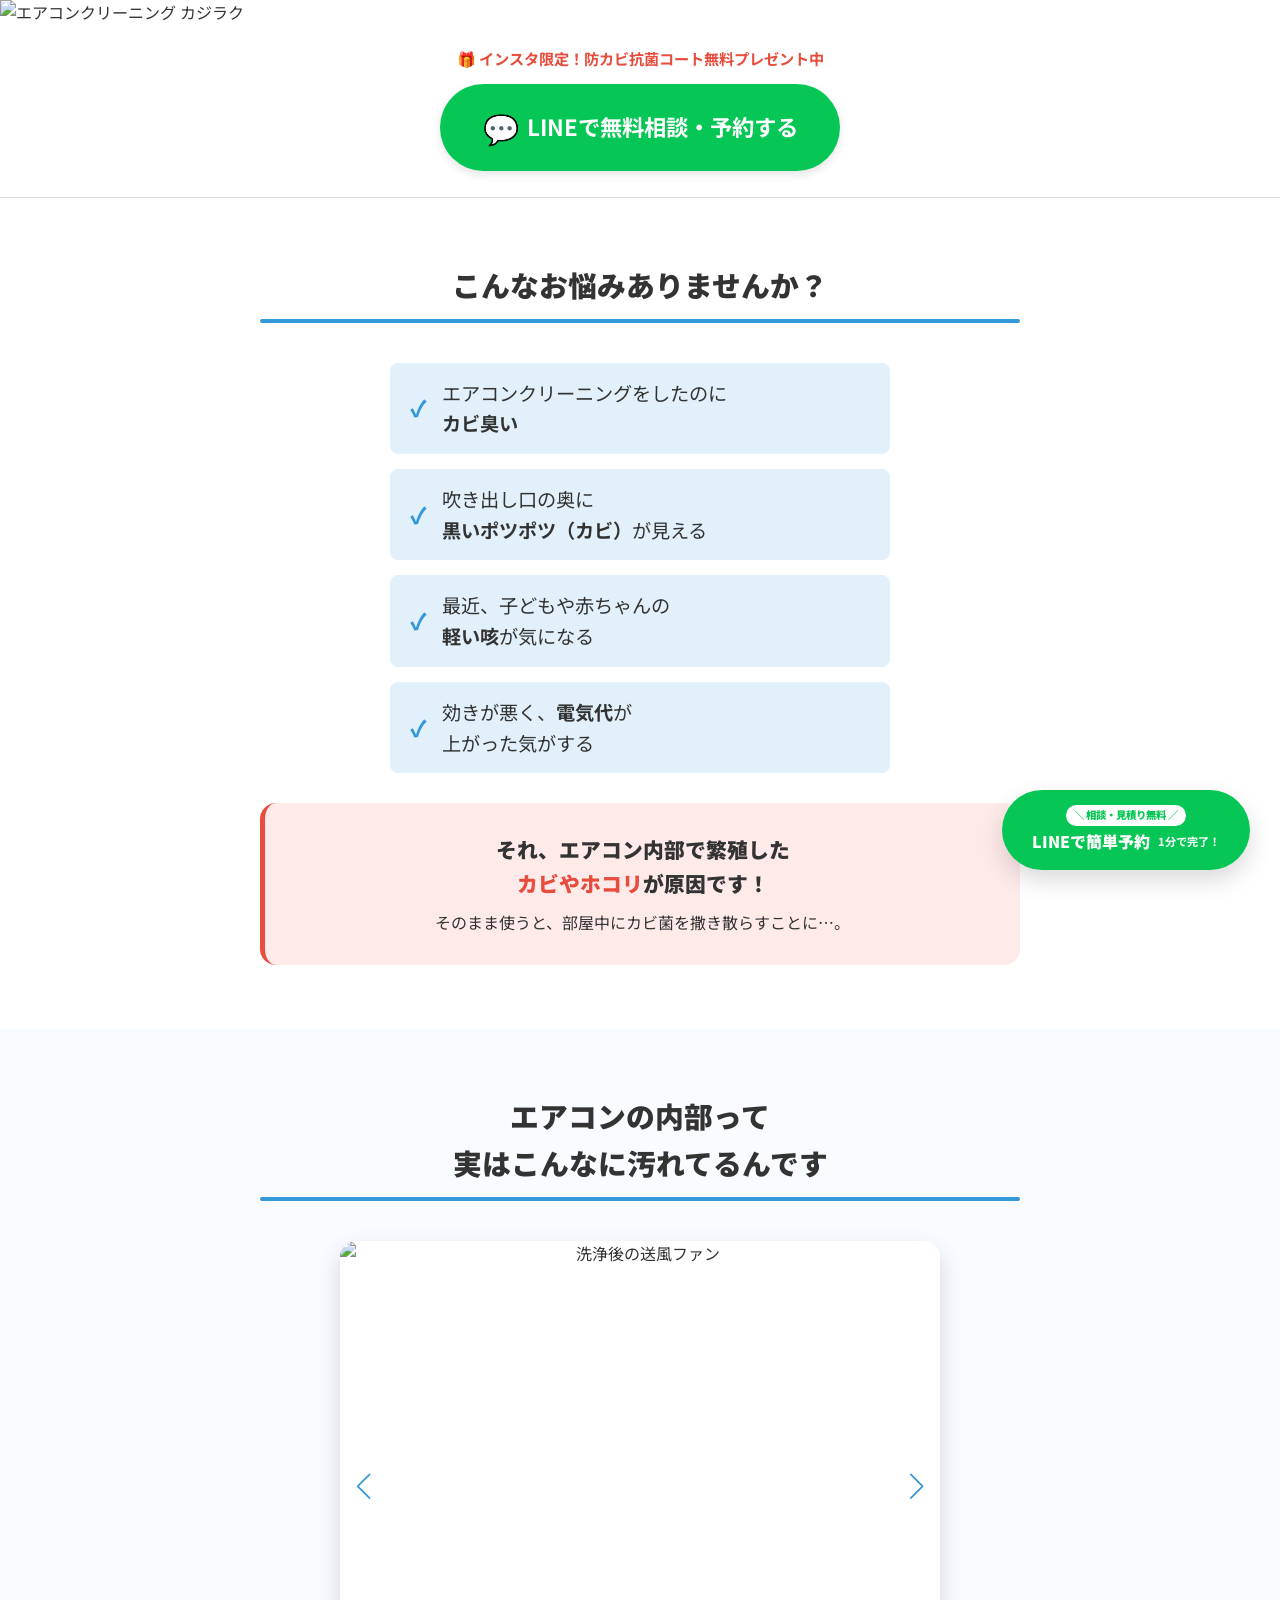
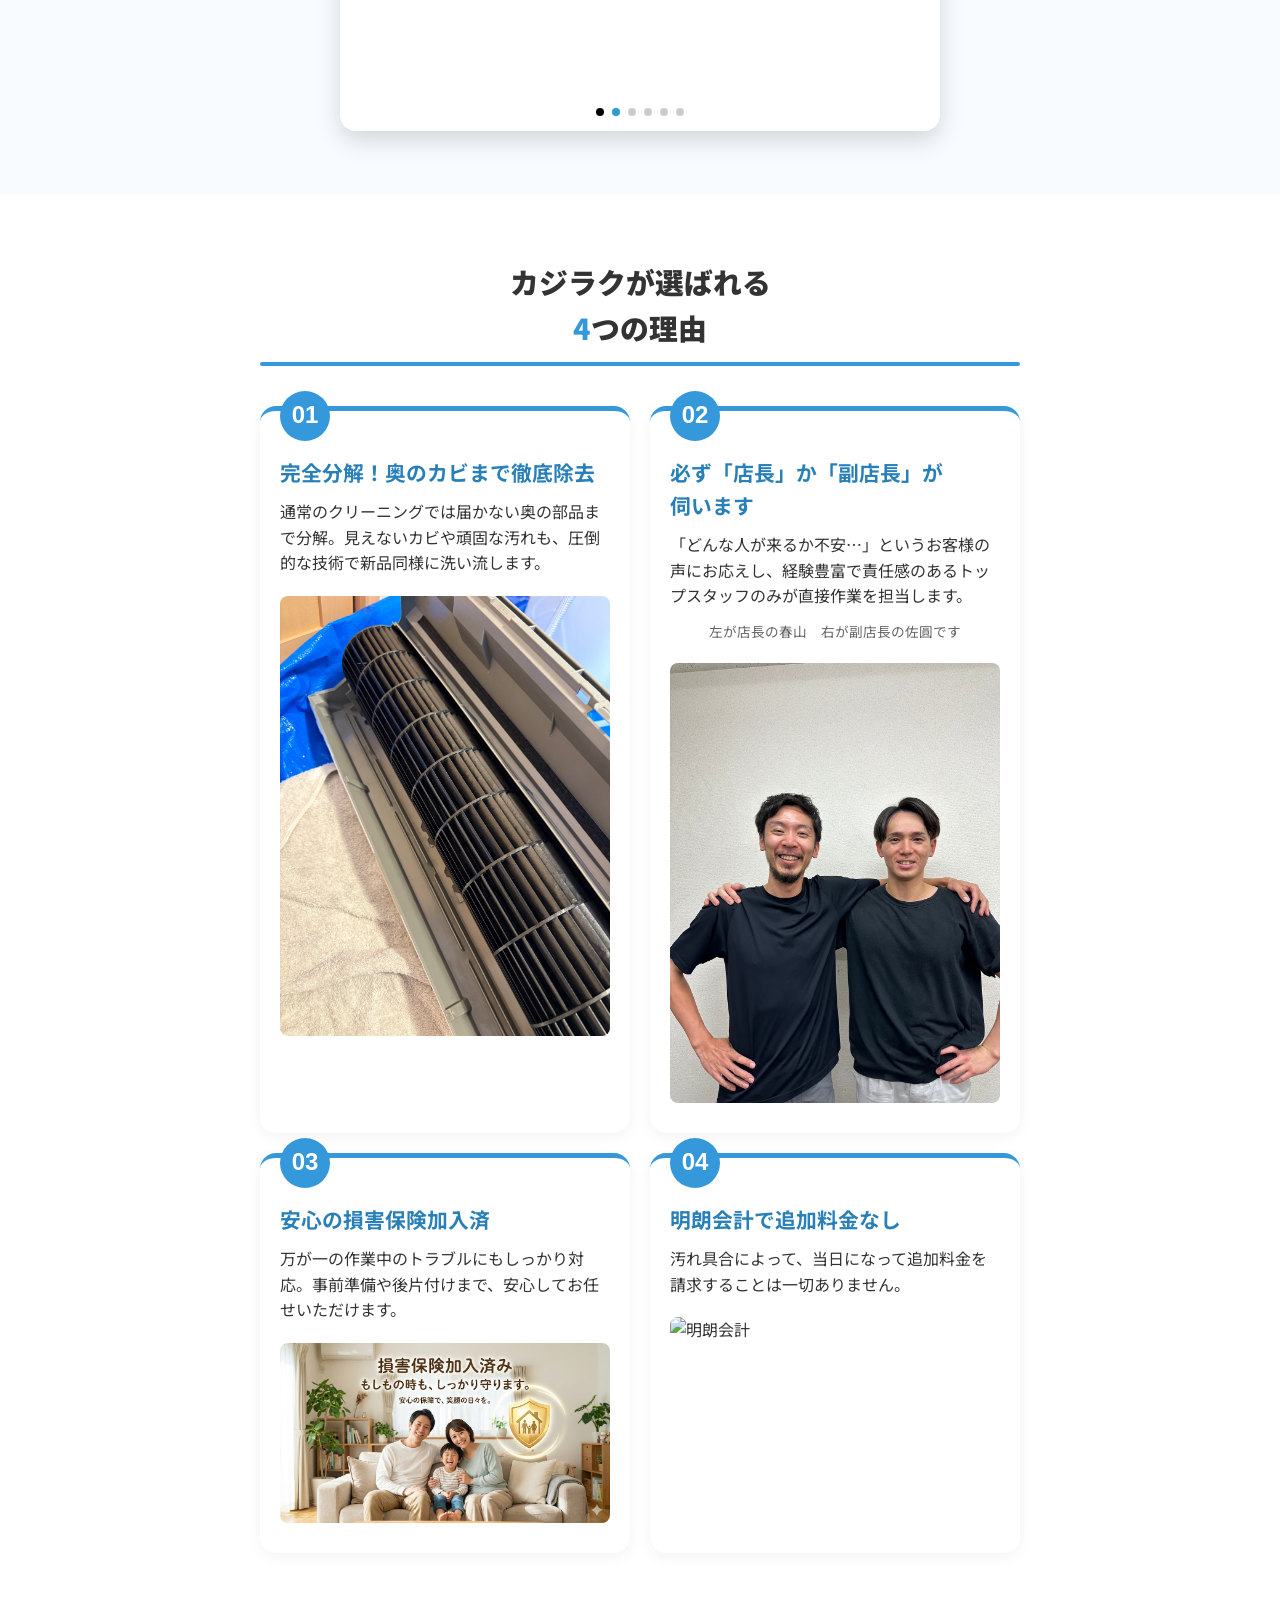
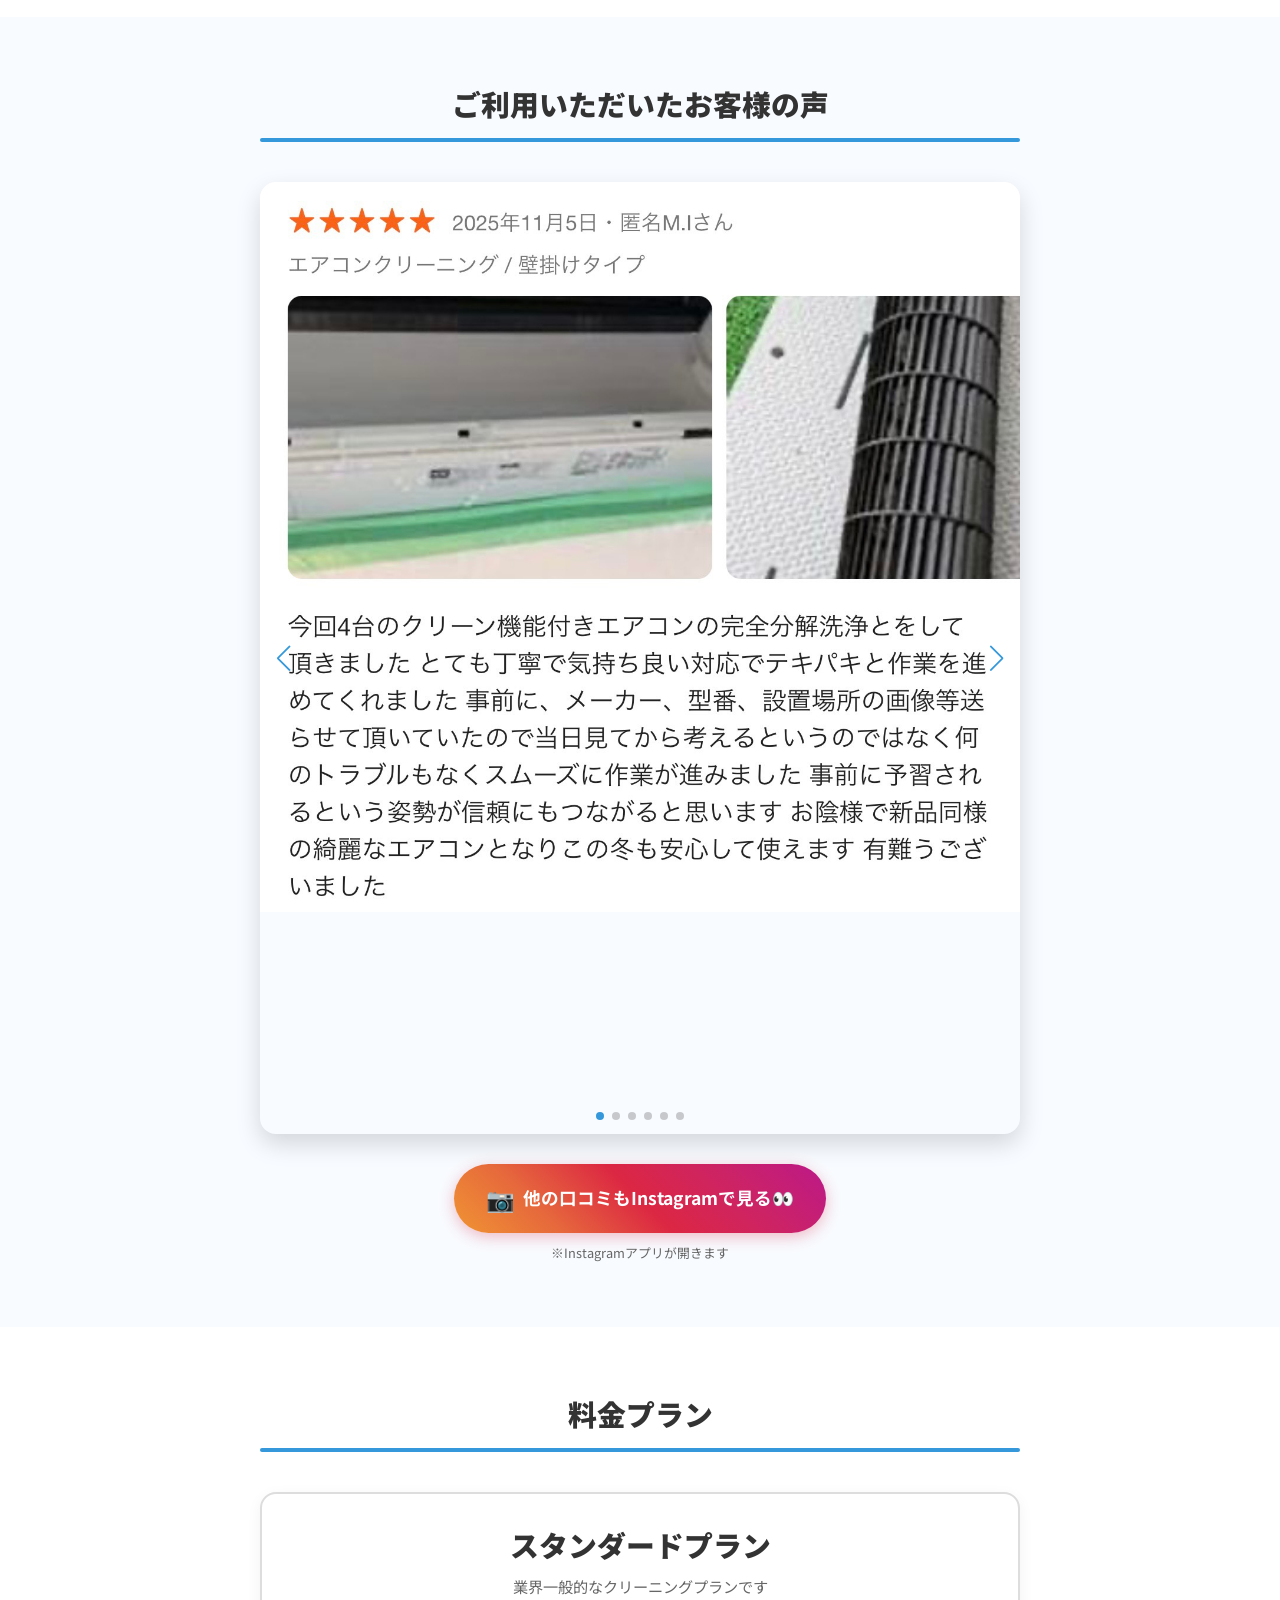
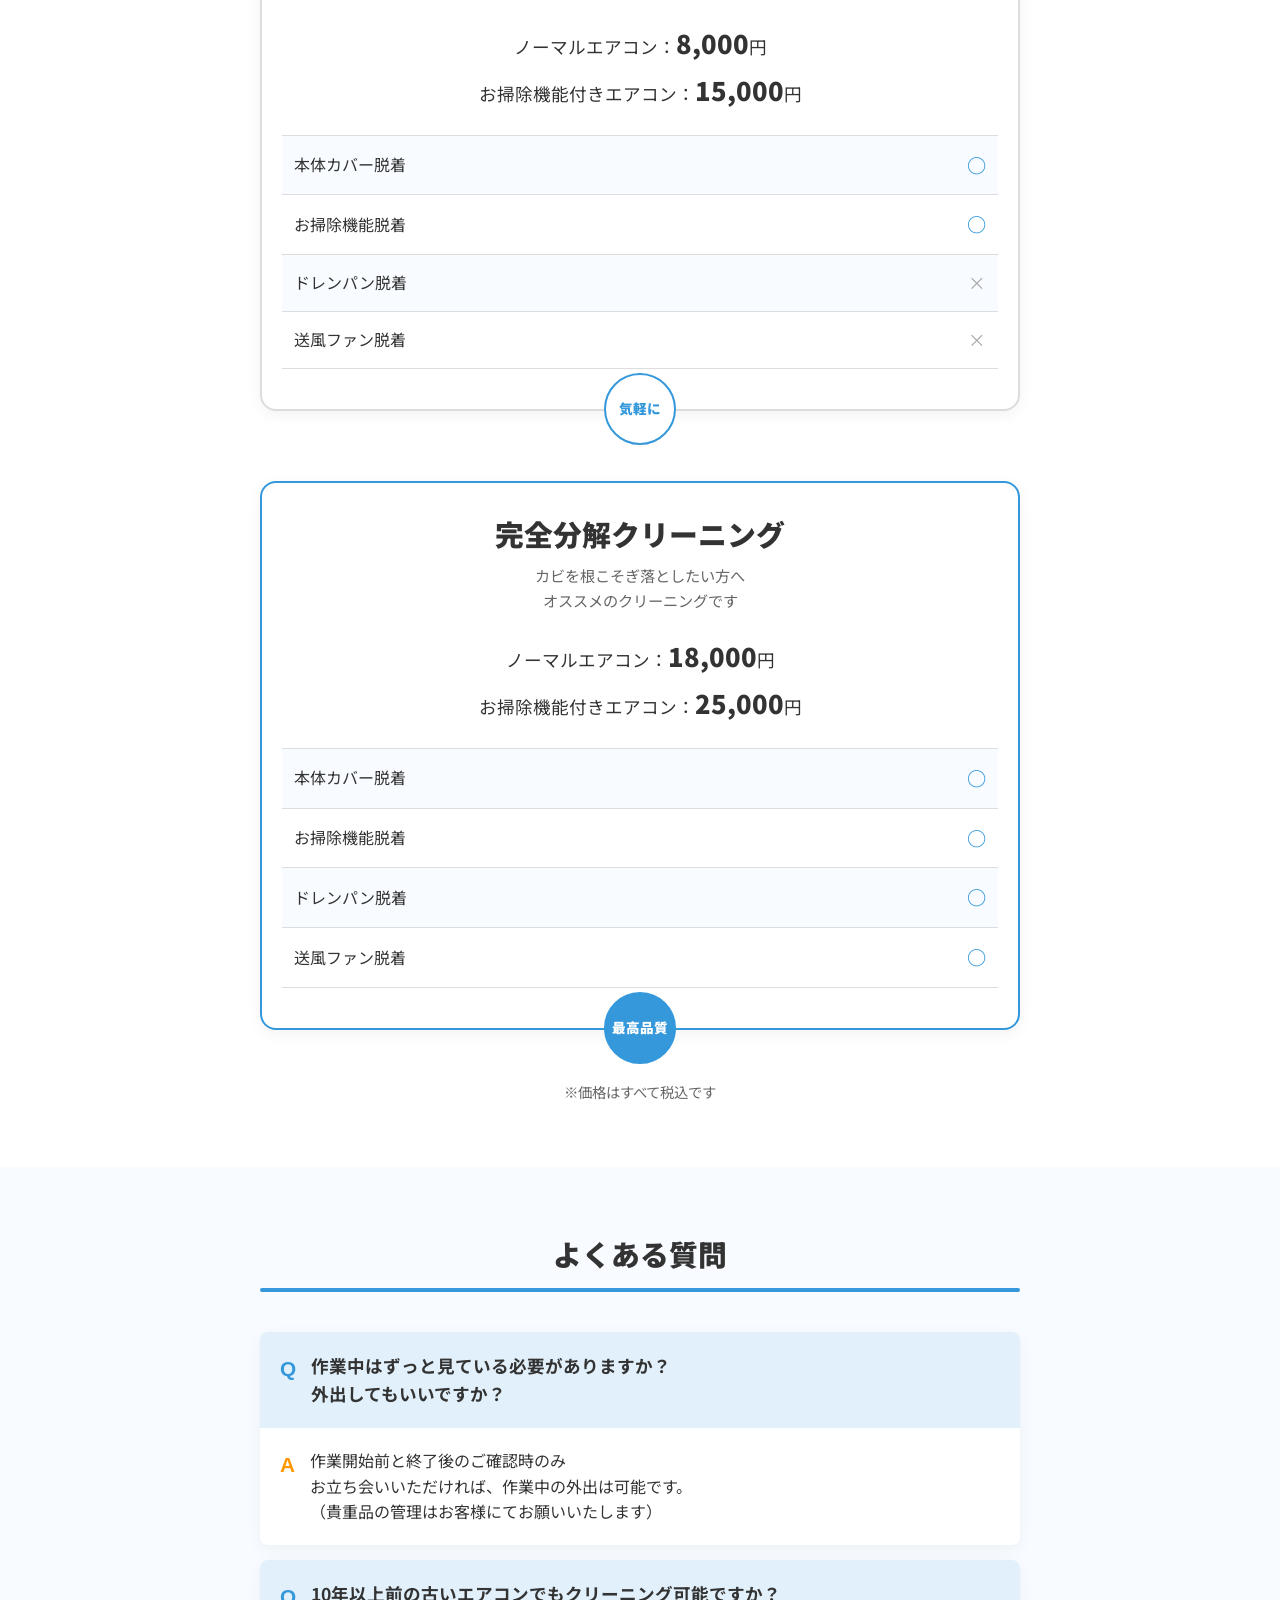
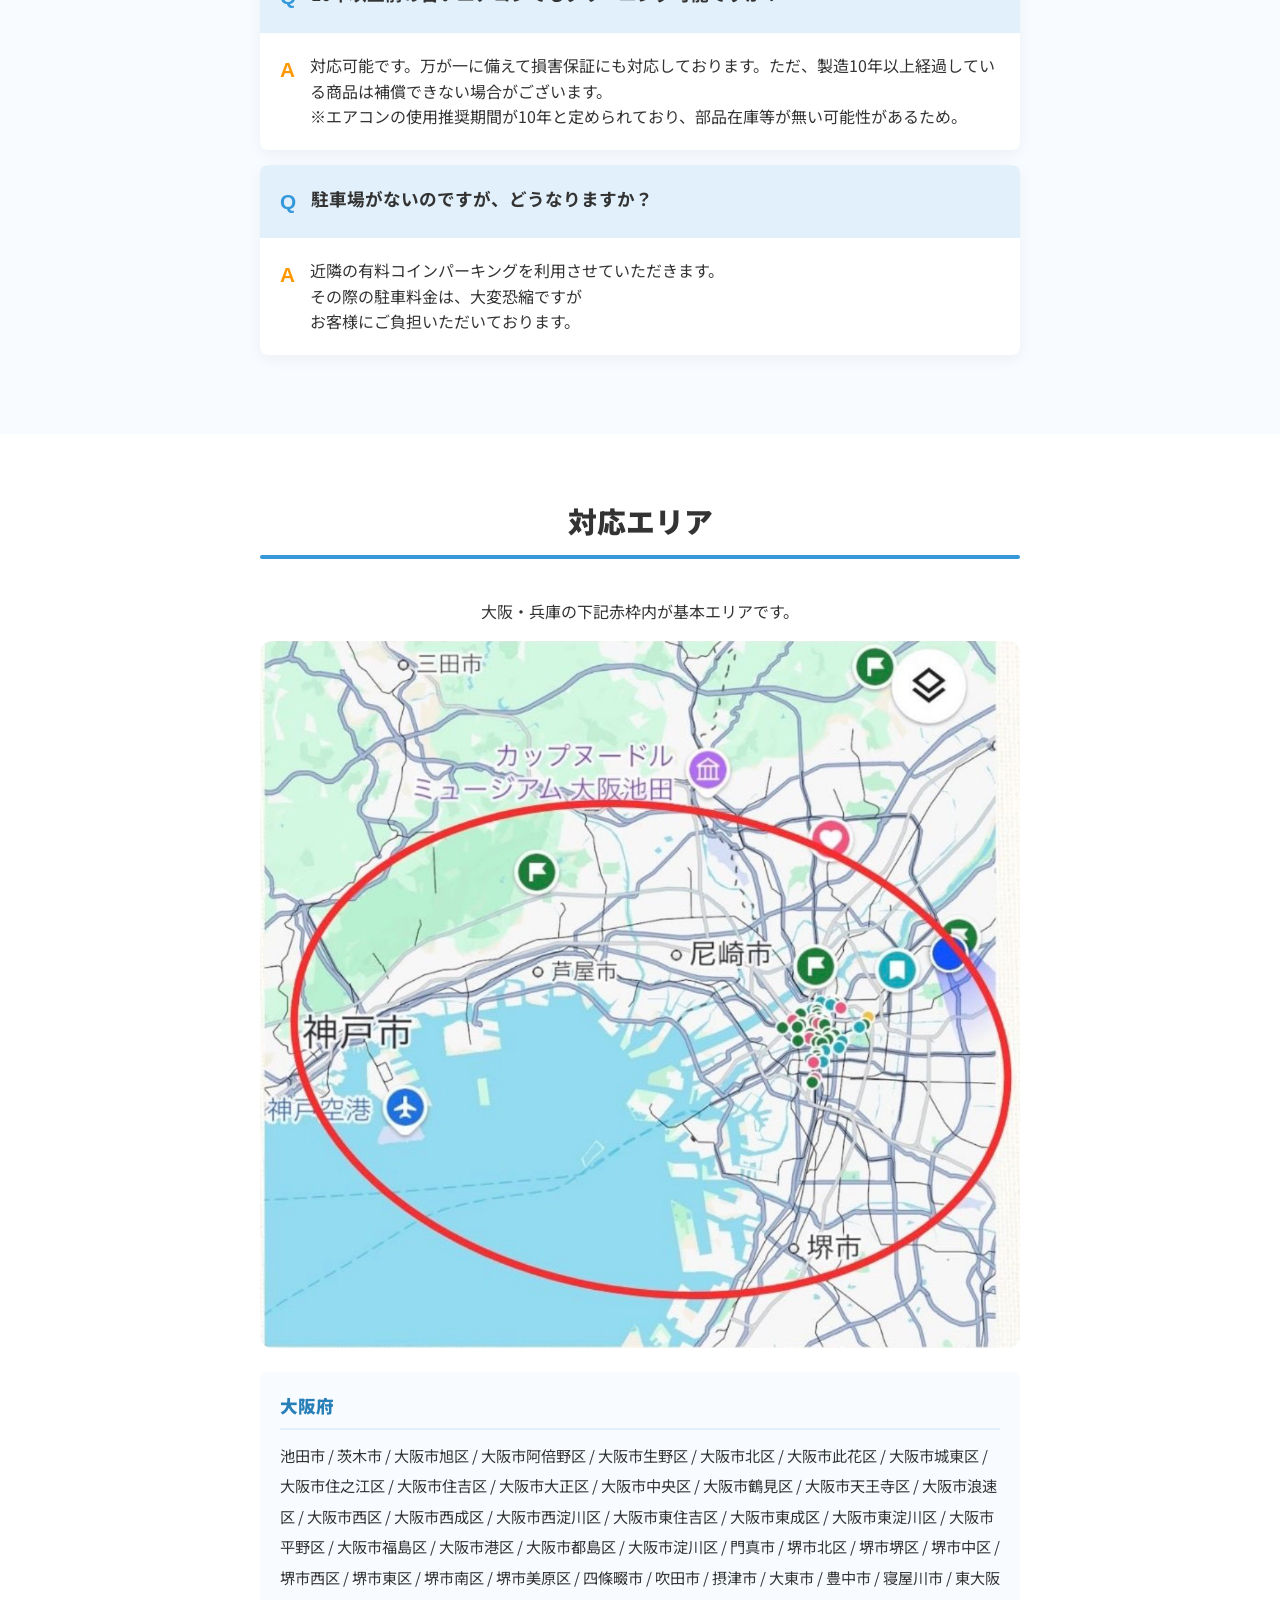
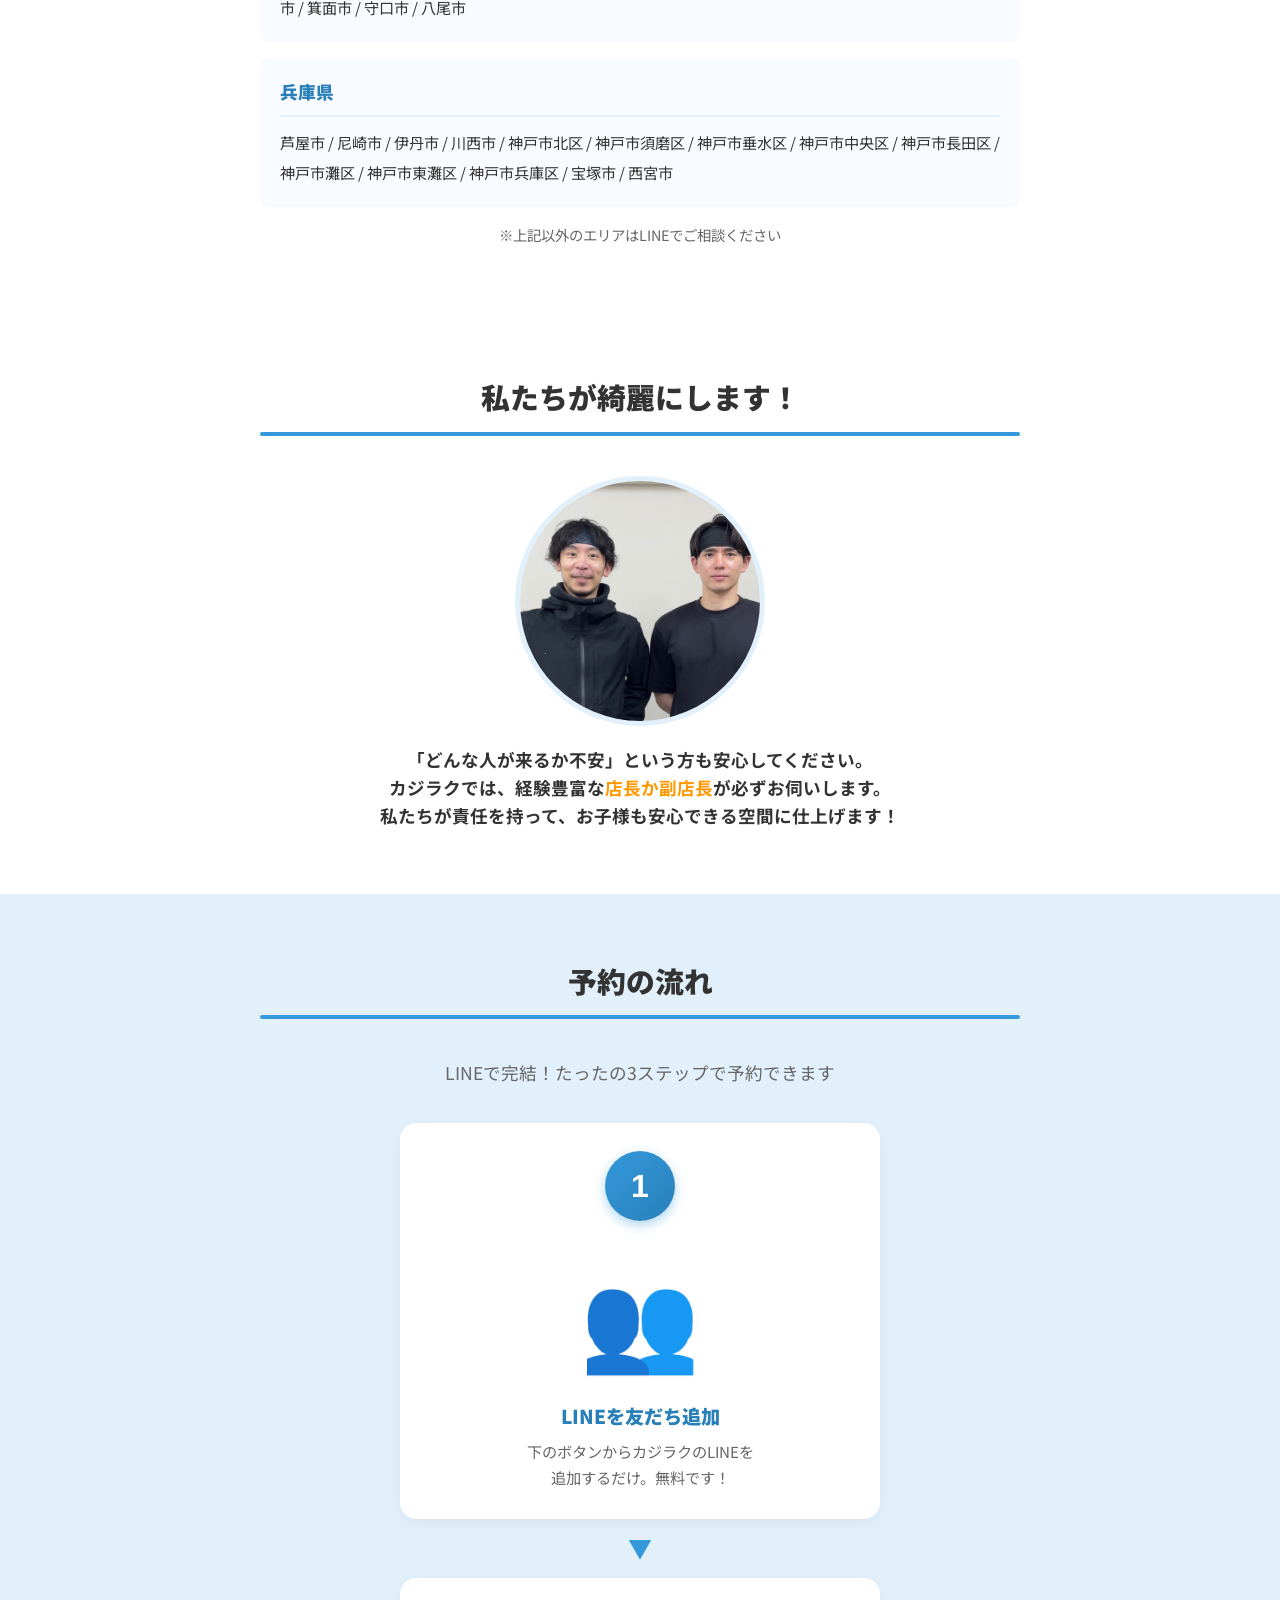
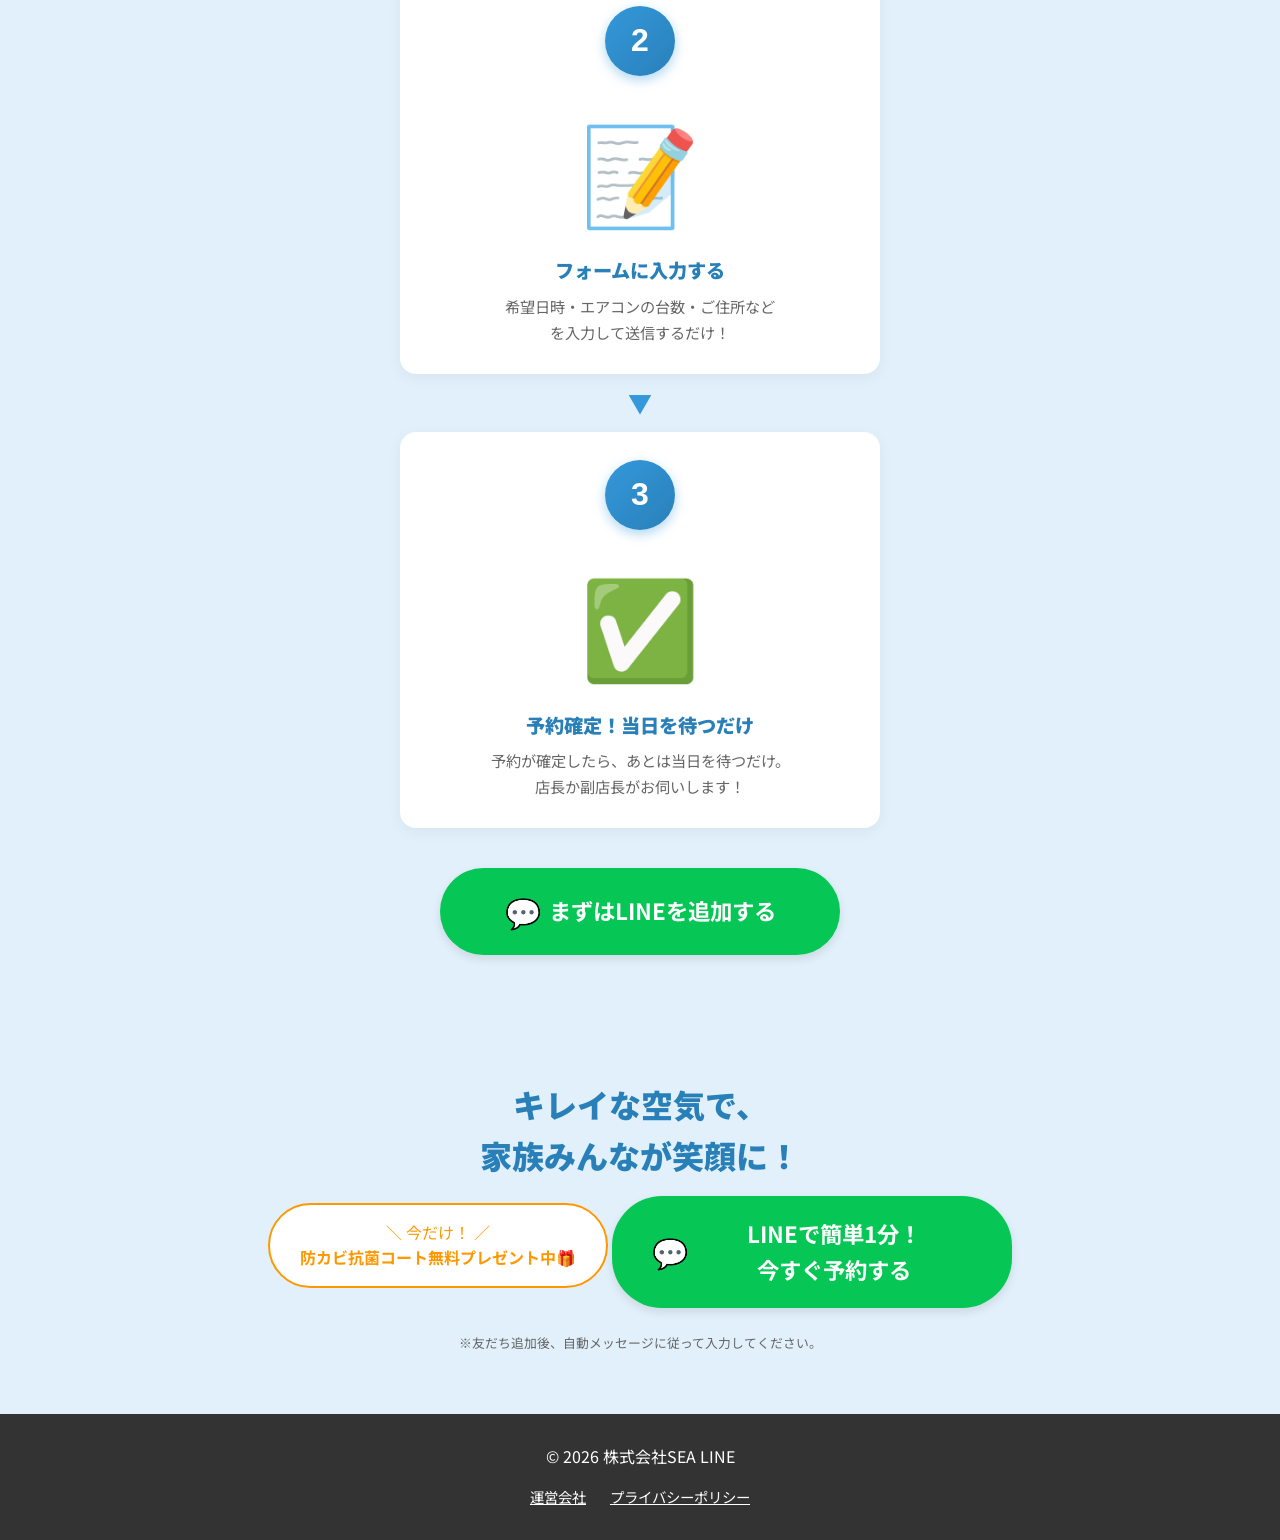
==== commit c2272aa9: "FV：1000件5.pngに切り替え、オーバーレイをシンプル化" ====
--- a/index.html
+++ b/index.html
@@ -14,7 +14,7 @@
         rel="stylesheet">
     <!-- Swiper CSS -->
     <link rel="stylesheet" href="https://cdn.jsdelivr.net/npm/swiper@10/swiper-bundle.min.css" />
-    <link rel="stylesheet" href="style.css?v=3">
+    <link rel="stylesheet" href="style.css?v=4">
 </head>
 
 <!-- 追従型CTA (LINE予約) -->
@@ -28,23 +28,7 @@
 
 <!-- ファーストビュー (FV) -->
 <header class="fv" id="top">
-    <div class="fv-inner">
-        <img src="1000件6.png" alt="エアコンクリーニング カジラク" class="fv-img">
-
-        <!-- 左上：エリアバッジ + 問題提起 -->
-        <div class="fv-overlay-tl">
-            <div class="fv-area-row">
-                <span class="fv-area-badge">大阪</span>
-                <span class="fv-area-badge">兵庫</span>
-            </div>
-            <p class="fv-problem">どこに頼めばいいか<br>分からない...</p>
-        </div>
-
-        <!-- 下部：メインコピー（青い帯の中） -->
-        <div class="fv-overlay-bottom">
-            <p class="fv-main-copy">エアコン掃除のカジラクに<br>お任せください！</p>
-        </div>
-    </div>
+    <img src="1000件5.png" alt="エアコンクリーニング カジラク" class="fv-img">
 
     <!-- 画像下のCTAエリア -->
     <div class="fv-cta-area">
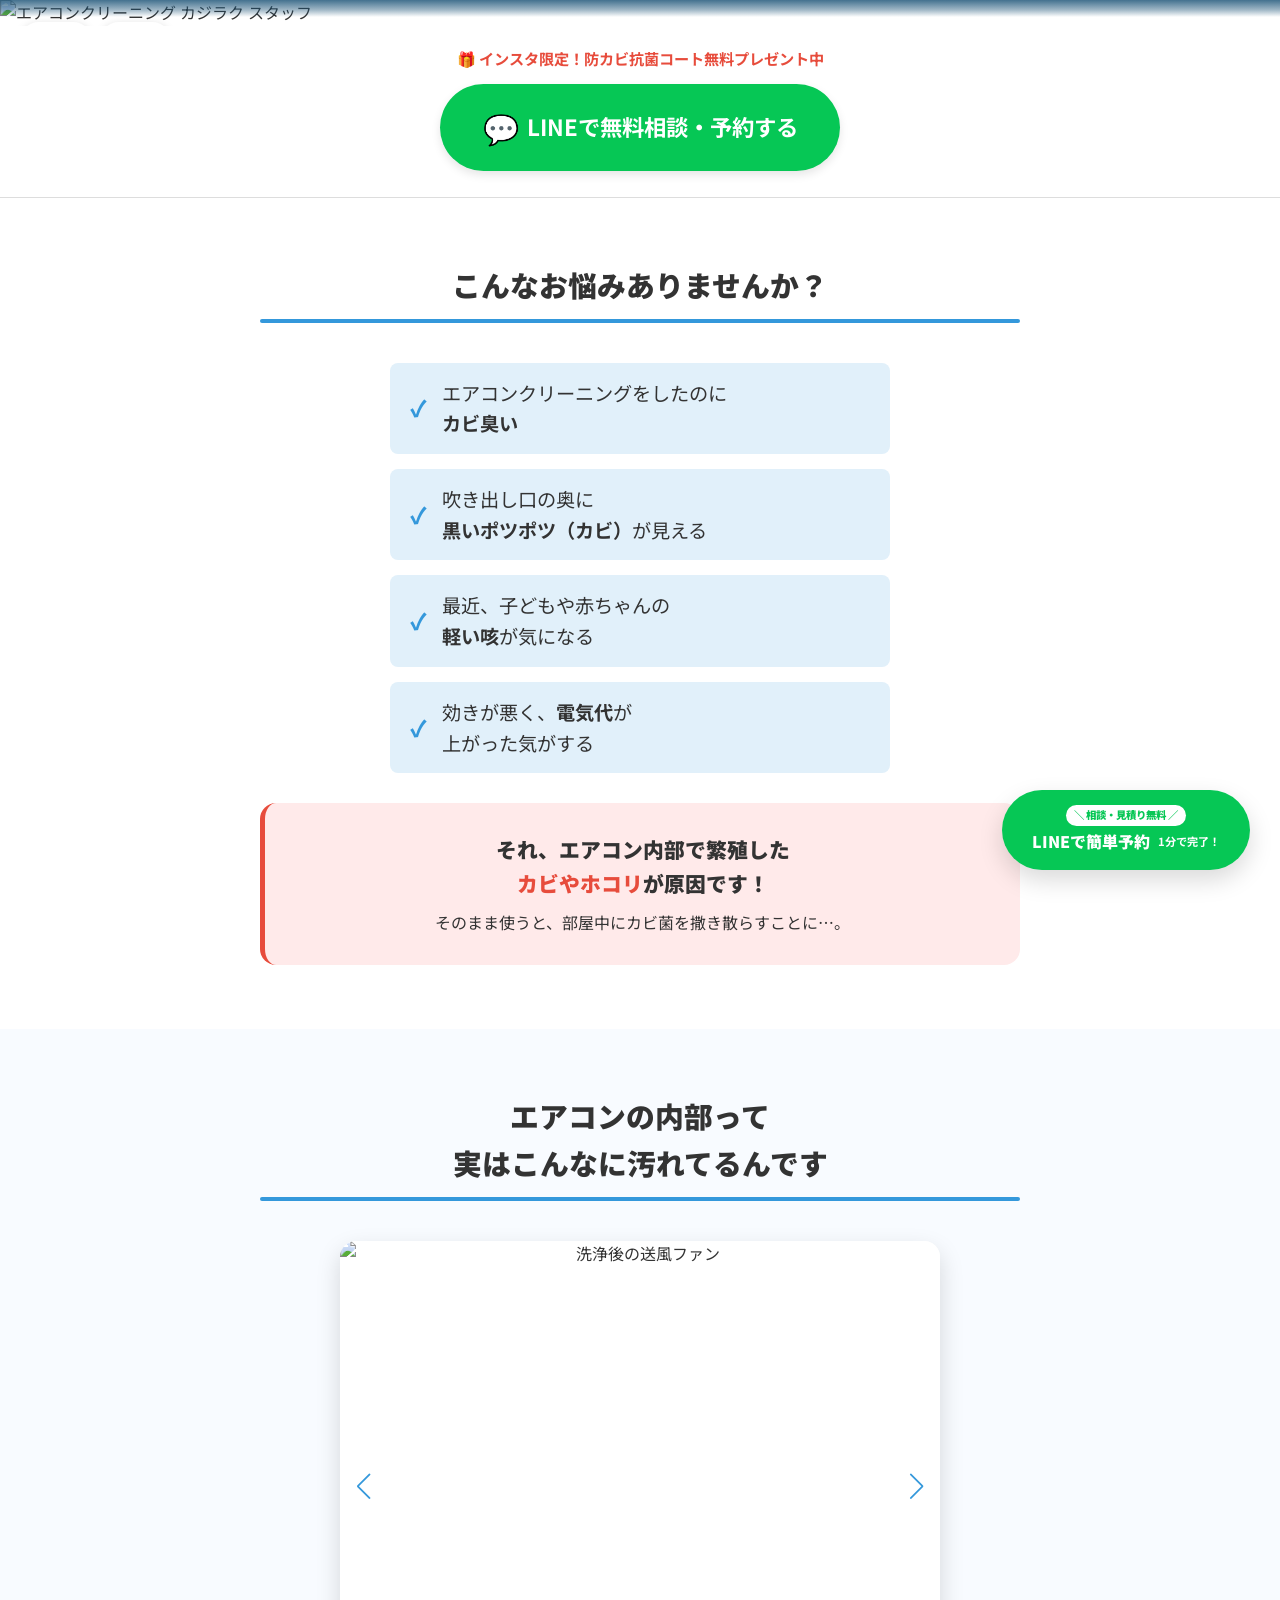
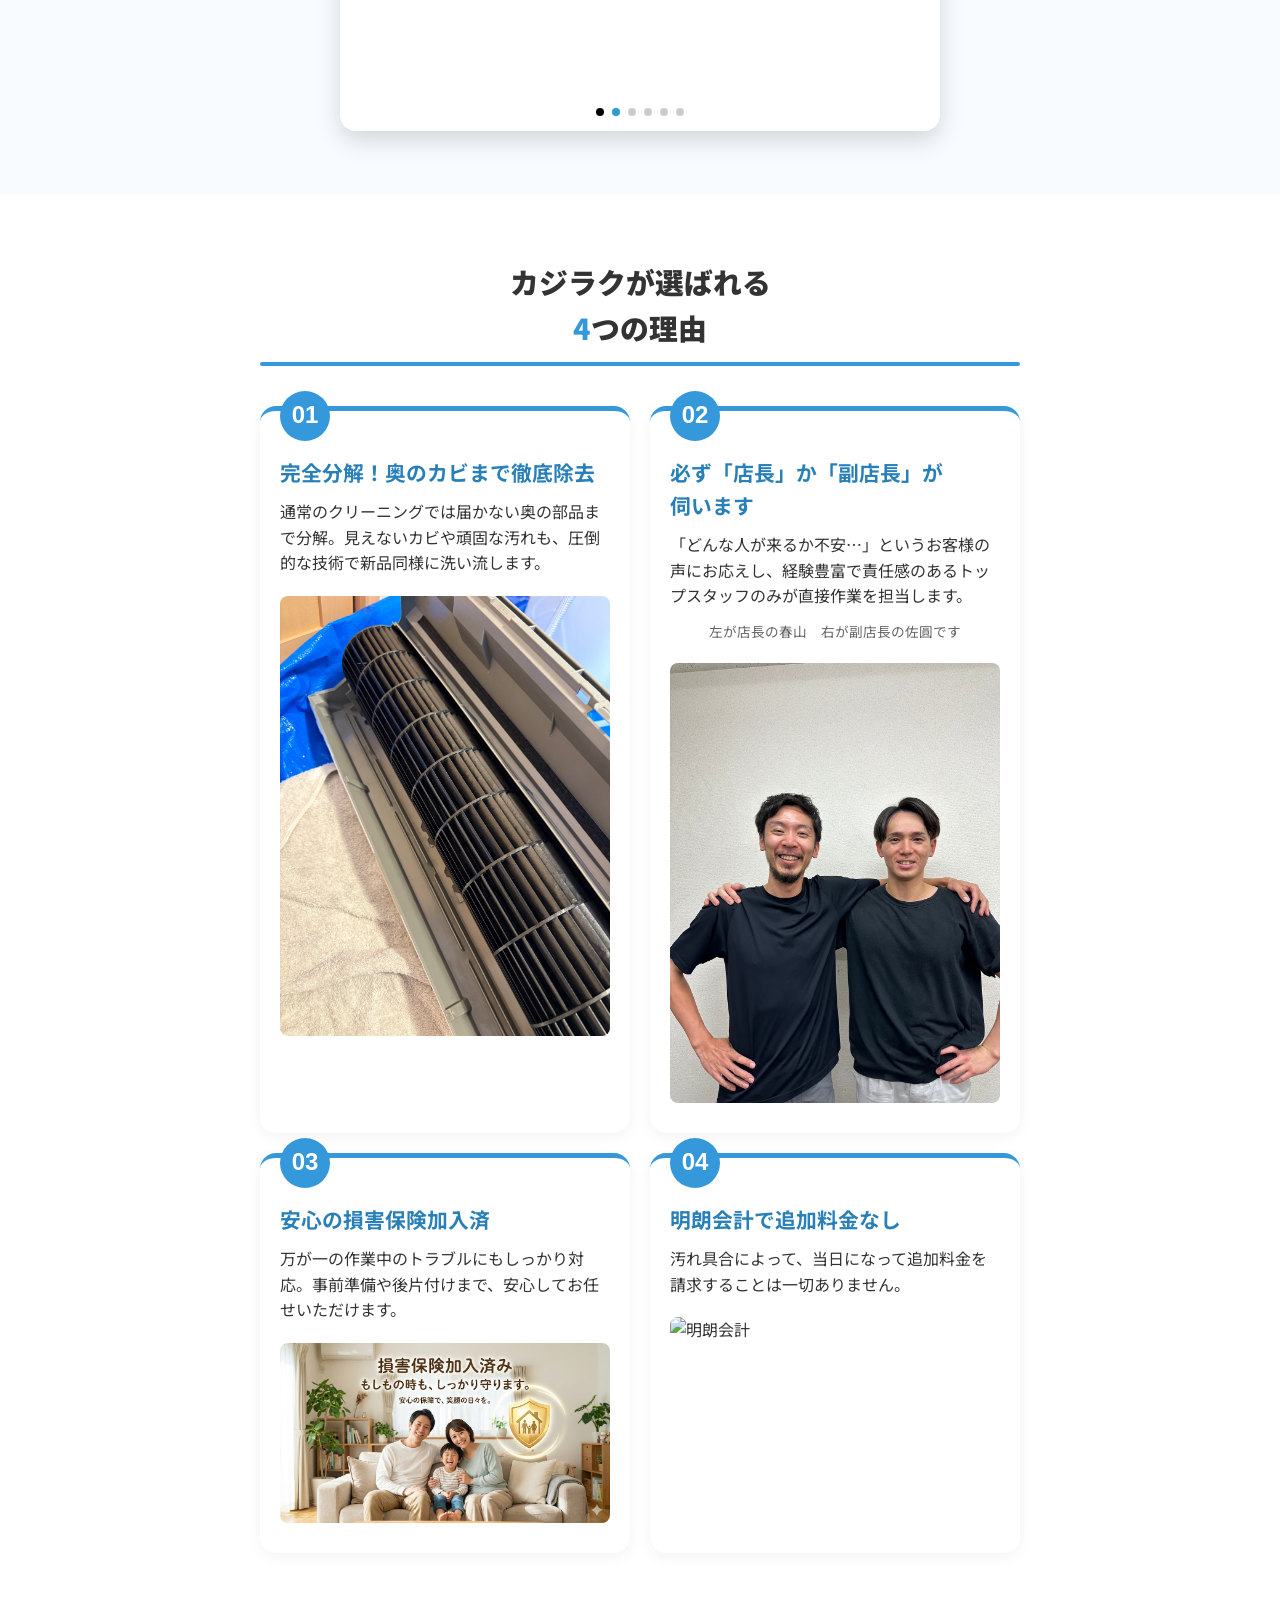
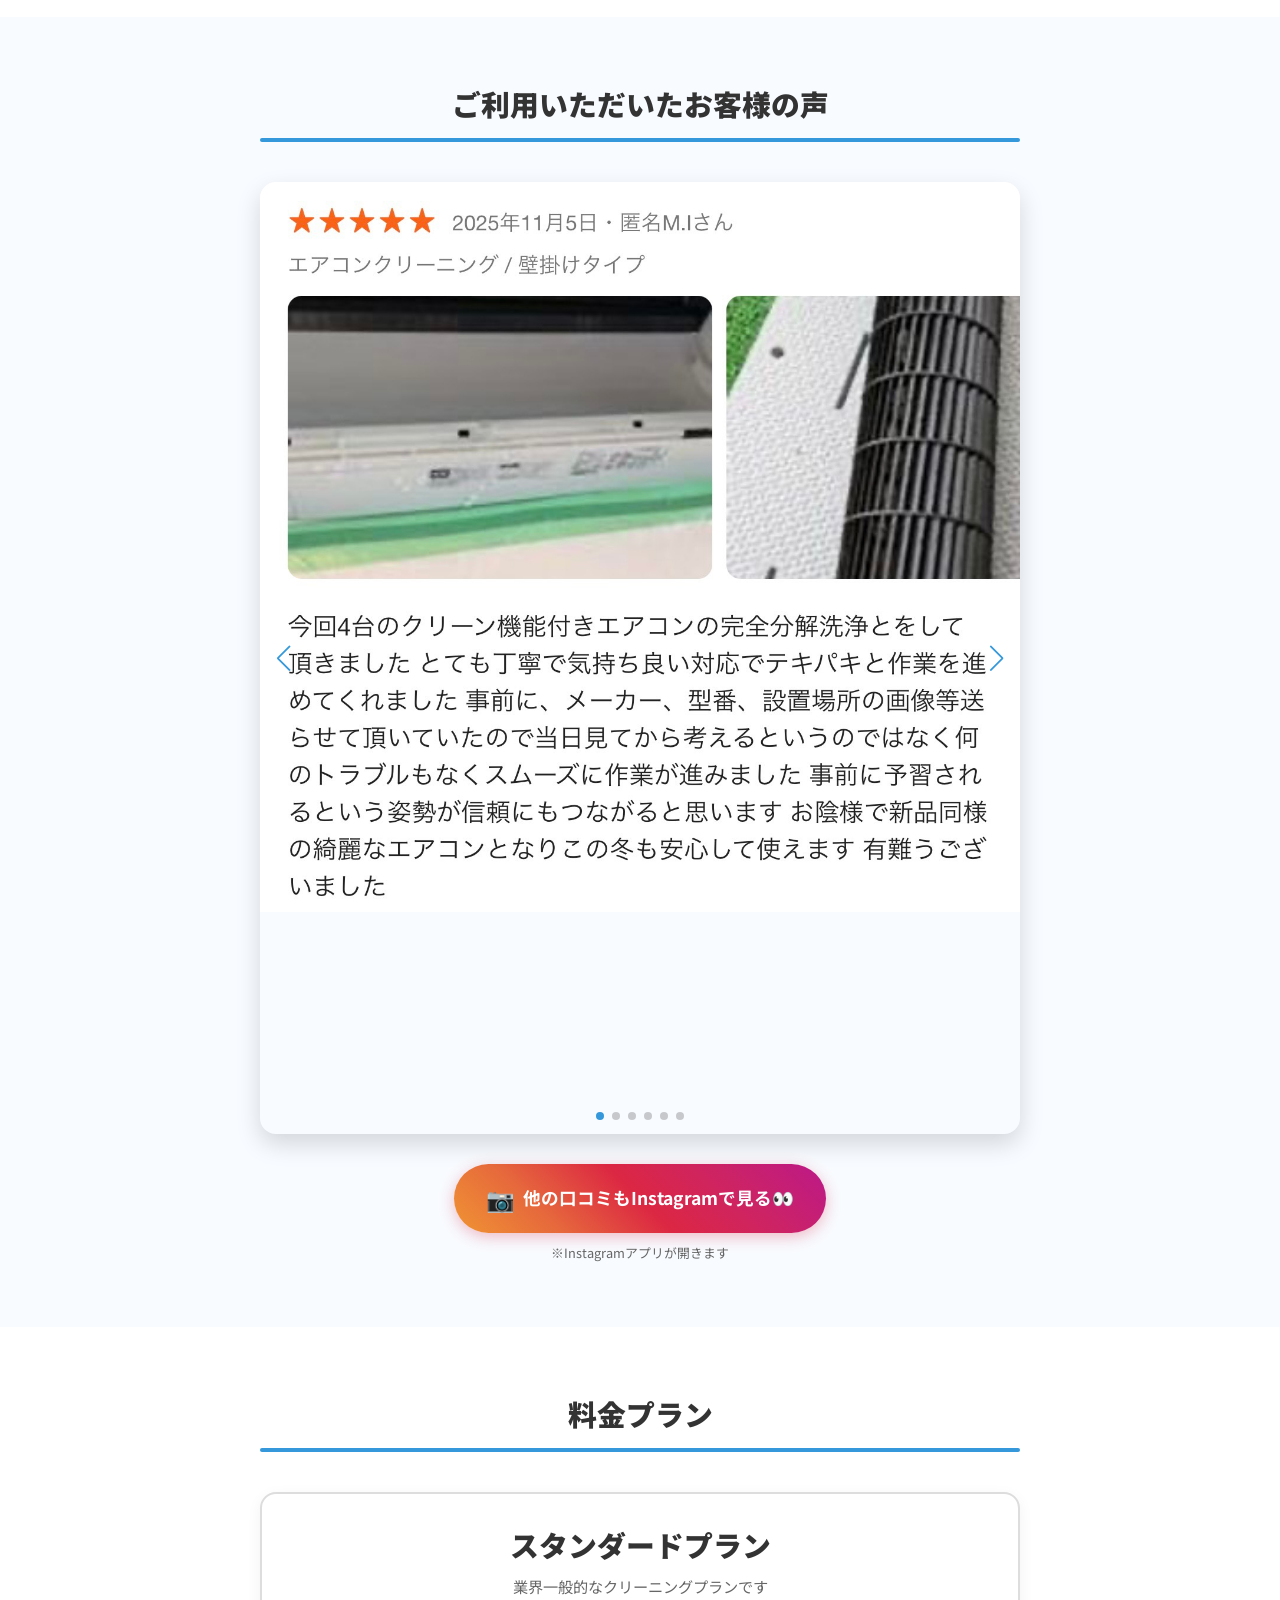
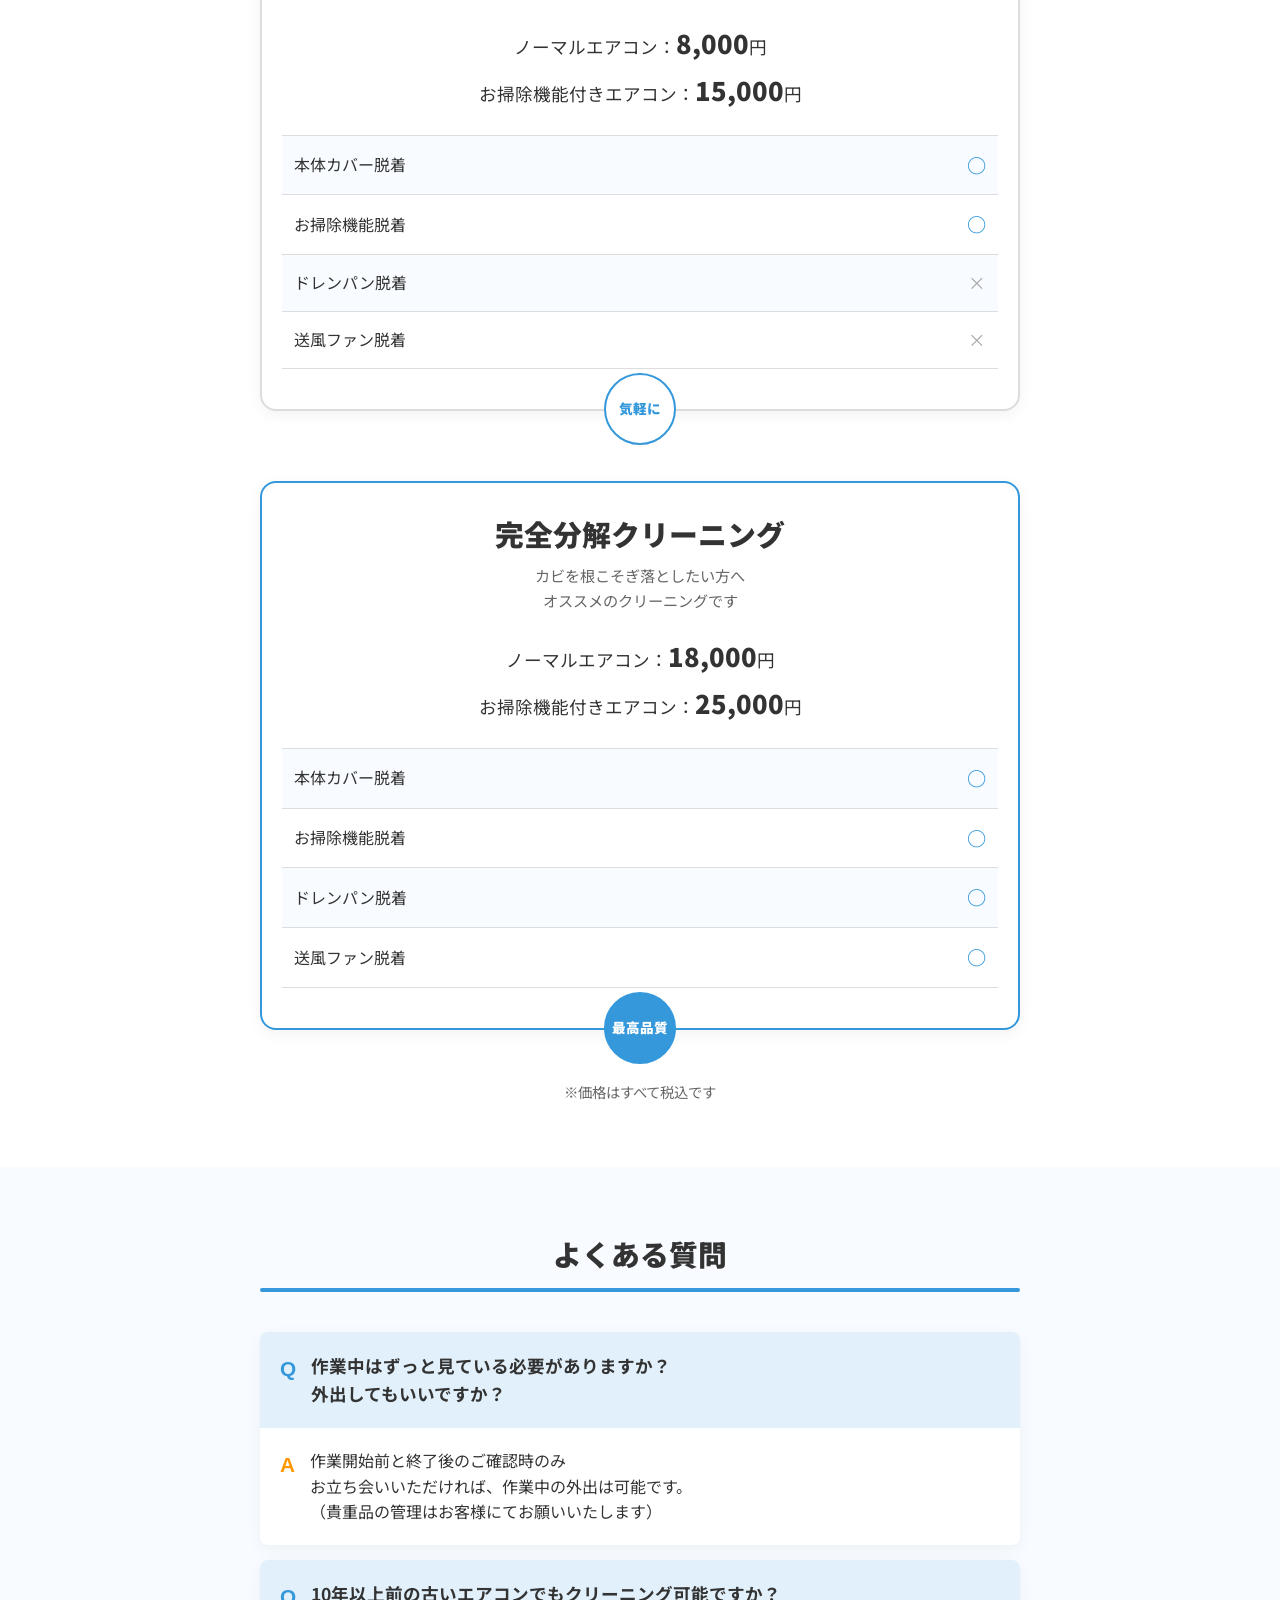
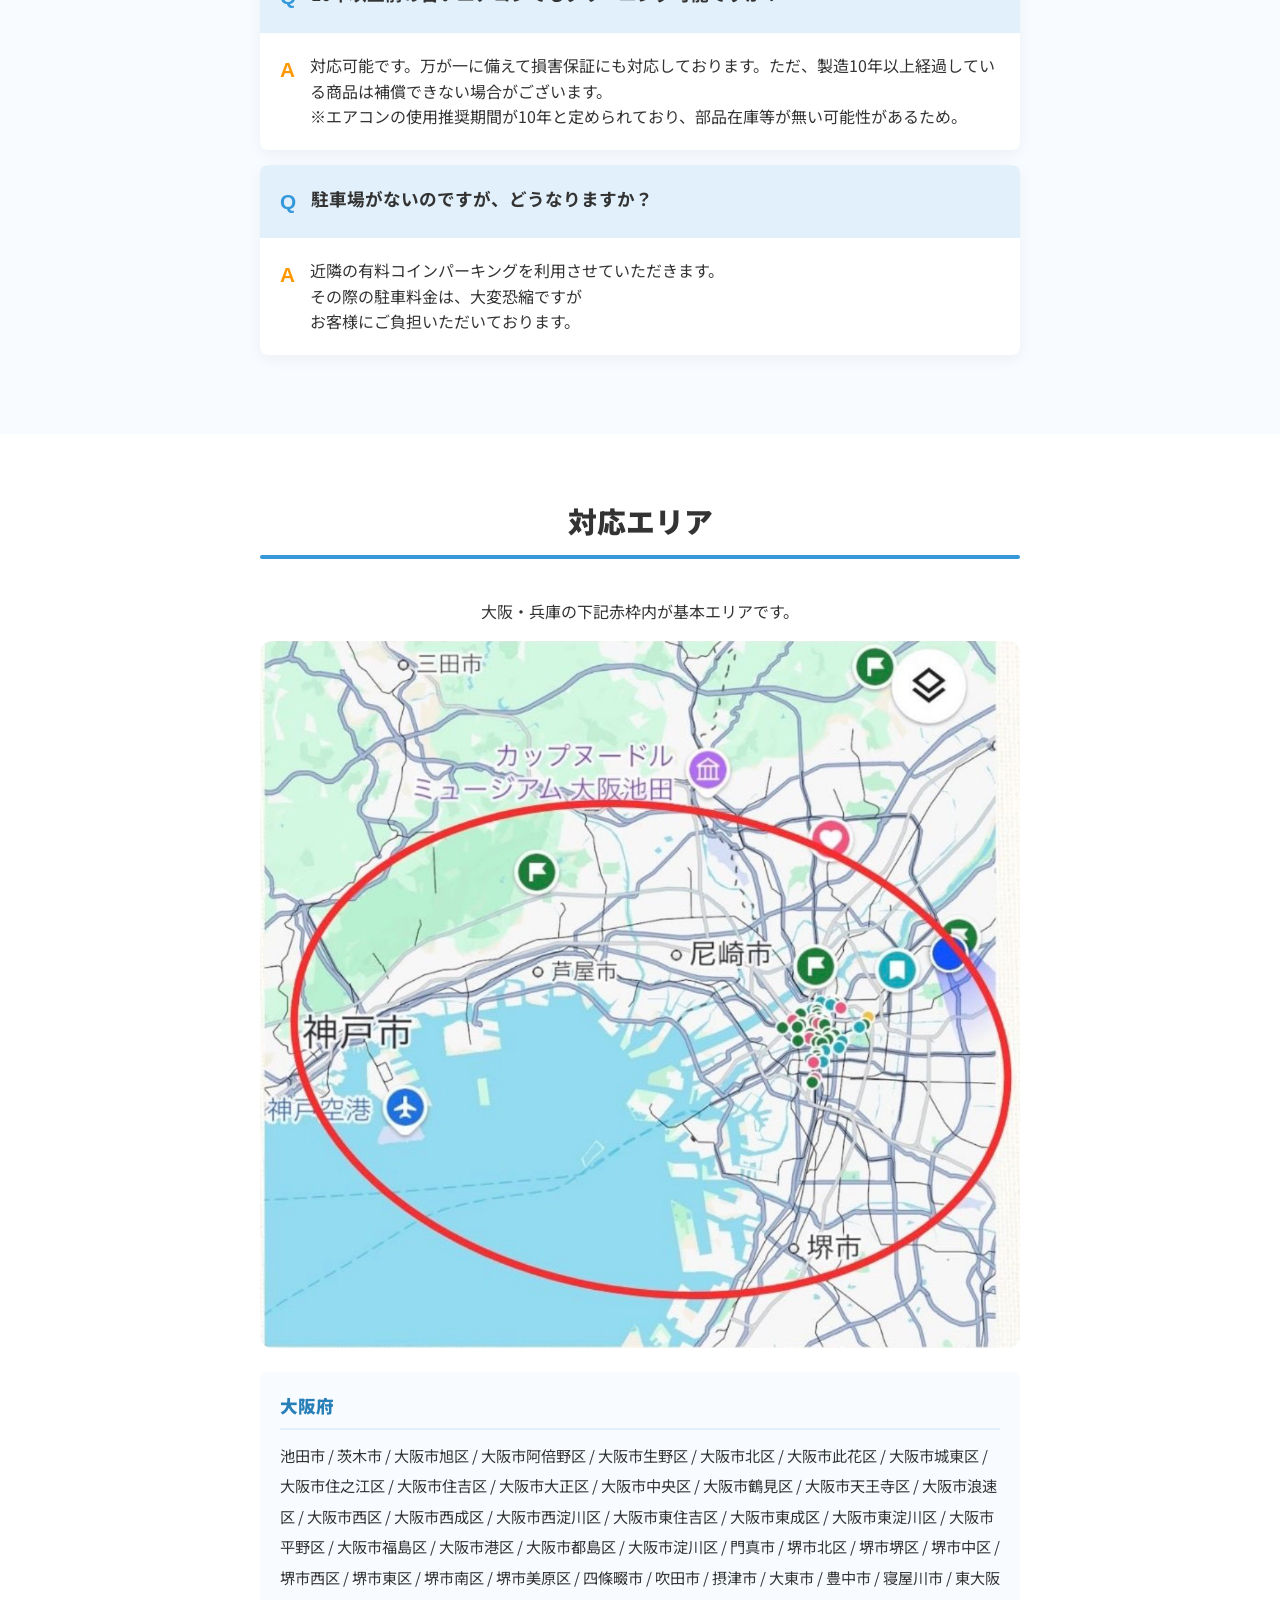
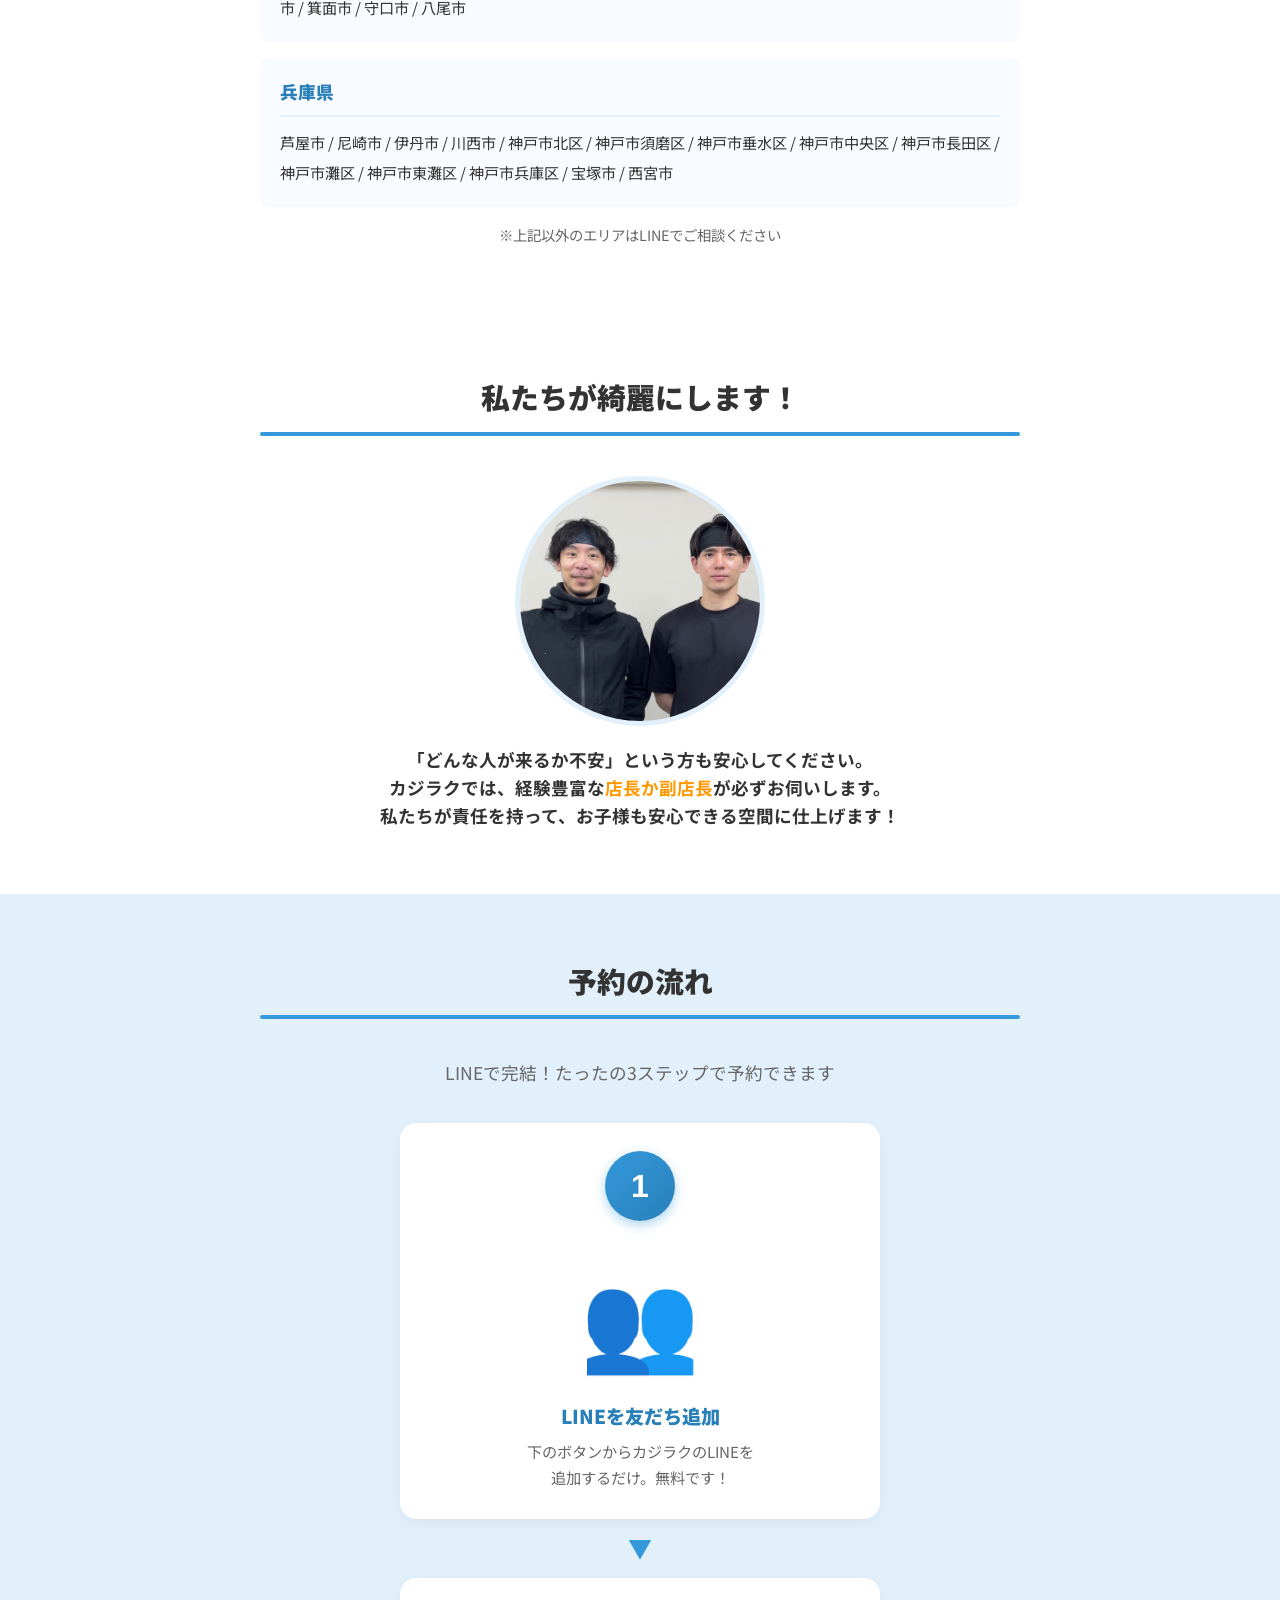
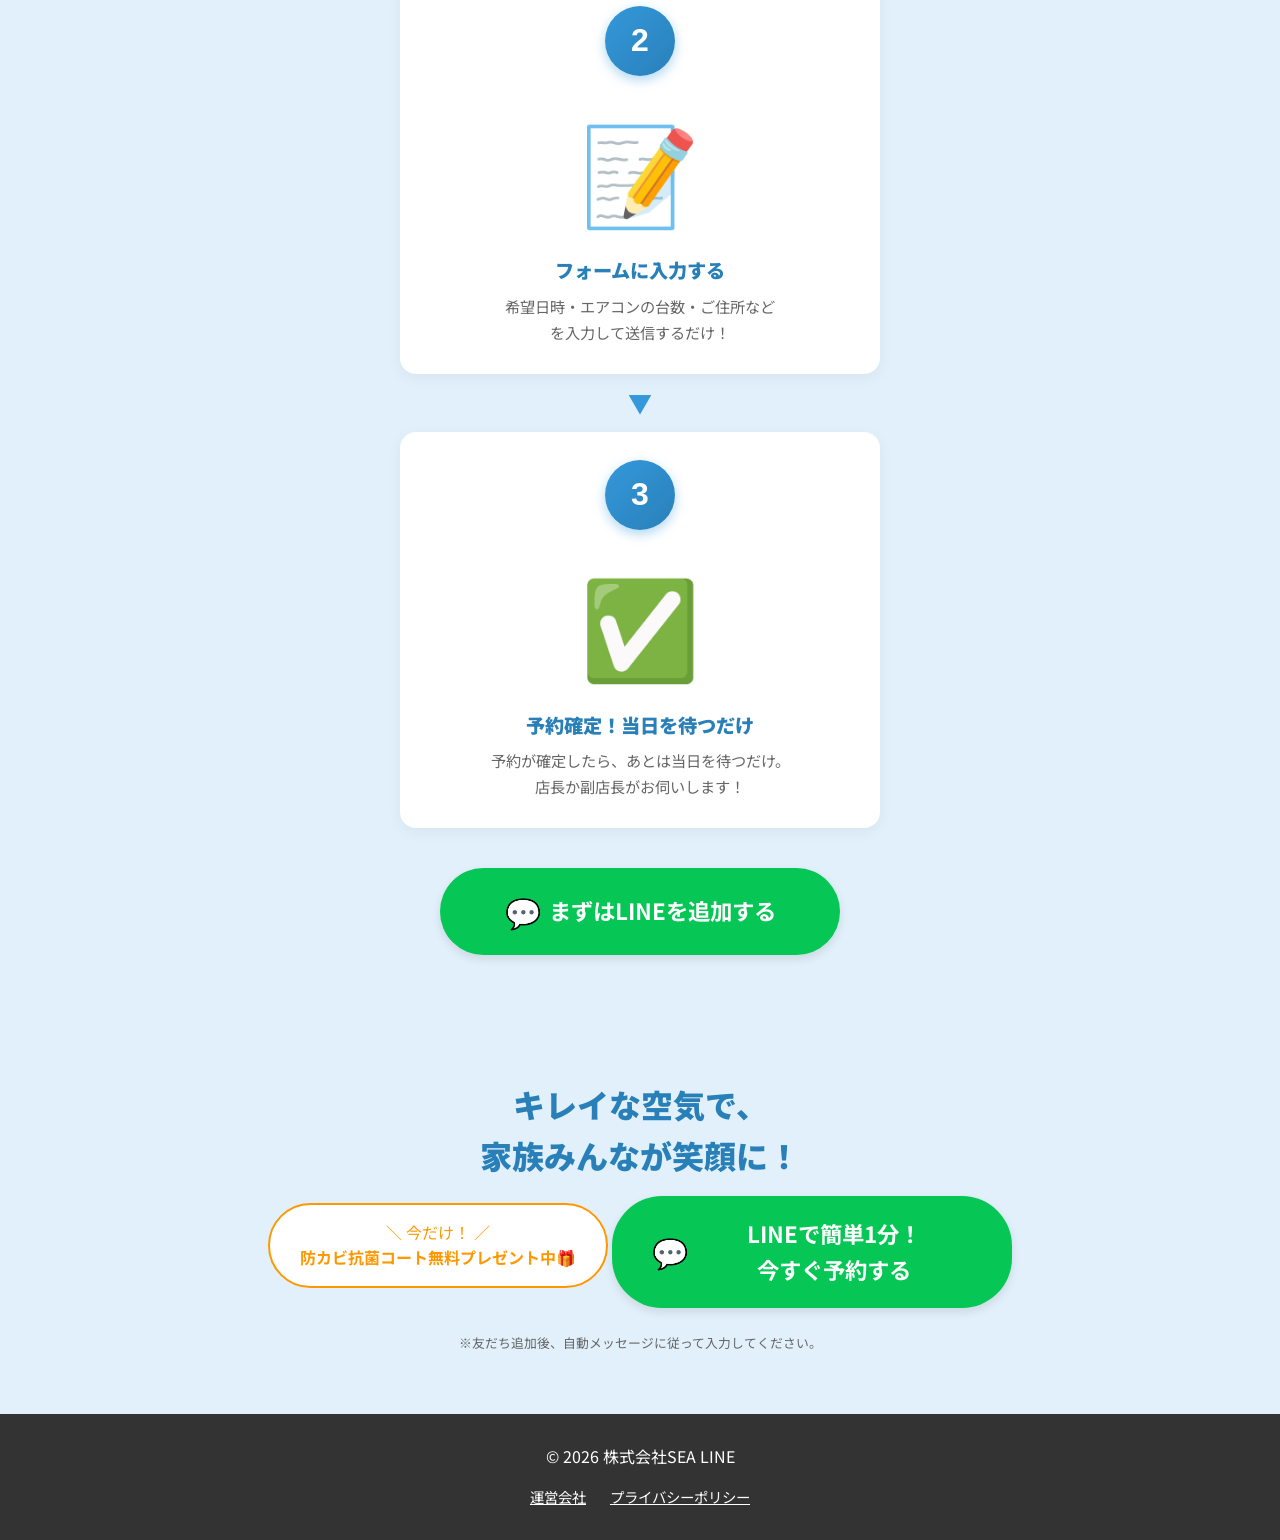
==== commit 93df8c52: "FV：参考デザインに合わせてグラデーション＋テキストオーバーレイに刷新" ====
--- a/index.html
+++ b/index.html
@@ -14,7 +14,7 @@
         rel="stylesheet">
     <!-- Swiper CSS -->
     <link rel="stylesheet" href="https://cdn.jsdelivr.net/npm/swiper@10/swiper-bundle.min.css" />
-    <link rel="stylesheet" href="style.css?v=4">
+    <link rel="stylesheet" href="style.css?v=5">
 </head>
 
 <!-- 追従型CTA (LINE予約) -->
@@ -28,7 +28,19 @@
 
 <!-- ファーストビュー (FV) -->
 <header class="fv" id="top">
-    <img src="1000件5.png" alt="エアコンクリーニング カジラク" class="fv-img">
+    <div class="fv-inner">
+        <img src="Gemini_Generated_Image_9tlf1l9tlf1l9tlf.png" alt="エアコンクリーニング カジラク スタッフ" class="fv-img">
+
+        <!-- テキストオーバーレイ -->
+        <div class="fv-overlay">
+            <div class="fv-area-row">
+                <span class="fv-area-badge">大阪</span>
+                <span class="fv-area-badge">兵庫</span>
+            </div>
+            <p class="fv-headline">エアコン掃除は<br>カジラクへ</p>
+            <p class="fv-sub">口コミ1000件突破！プロが奥まで徹底洗浄</p>
+        </div>
+    </div>
 
     <!-- 画像下のCTAエリア -->
     <div class="fv-cta-area">
--- a/style.css
+++ b/style.css
@@ -231,54 +231,65 @@
     display: block;
 }
 
-/* 左上：エリアバッジ + 問題提起 */
-.fv-overlay-tl {
+/* 上からのグラデーションオーバーレイ */
+.fv-inner::after {
+    content: '';
     position: absolute;
-    top: 4%;
-    left: 3%;
+    top: 0;
+    left: 0;
+    right: 0;
+    height: 65%;
+    background: linear-gradient(
+        to bottom,
+        rgba(26, 82, 118, 0.82) 0%,
+        rgba(26, 82, 118, 0.4) 60%,
+        rgba(26, 82, 118, 0) 100%
+    );
+    pointer-events: none;
+}
+
+/* テキストオーバーレイ */
+.fv-overlay {
+    position: absolute;
+    top: 0;
+    left: 0;
+    right: 0;
+    padding: 22px 20px 0;
+    z-index: 1;
 }
 
 .fv-area-row {
     display: flex;
-    gap: 6px;
-    margin-bottom: 6px;
+    gap: 8px;
+    margin-bottom: 14px;
 }
 
 .fv-area-badge {
-    background-color: #2471a3;
-    color: var(--color-white);
-    font-weight: 900;
-    font-size: clamp(0.75rem, 3.5vw, 1.1rem);
-    padding: 4px 14px;
+    background-color: var(--color-white);
+    color: #1a5276;
+    font-weight: 900;
+    font-size: clamp(0.85rem, 3.5vw, 1.05rem);
+    padding: 5px 18px;
     border-radius: var(--radius-round);
     letter-spacing: 0.05em;
-    box-shadow: 0 2px 6px rgba(0, 0, 0, 0.2);
-}
-
-.fv-problem {
-    color: #1a5f8a;
+    box-shadow: 0 2px 8px rgba(0, 0, 0, 0.15);
+}
+
+.fv-headline {
+    color: var(--color-white);
+    font-size: clamp(2rem, 9vw, 3.2rem);
+    font-weight: 900;
+    line-height: 1.3;
+    letter-spacing: 0.02em;
+    text-shadow: 0 2px 12px rgba(0, 0, 0, 0.25);
+    margin-bottom: 10px;
+}
+
+.fv-sub {
+    color: rgba(255, 255, 255, 0.92);
+    font-size: clamp(0.8rem, 3.2vw, 1rem);
     font-weight: 700;
-    font-size: clamp(0.7rem, 3vw, 1rem);
-    line-height: 1.45;
-}
-
-/* 下部：メインコピー（青い帯の中） */
-.fv-overlay-bottom {
-    position: absolute;
-    bottom: 13%;
-    left: 0;
-    right: 0;
-    text-align: center;
-    padding: 0 6%;
-}
-
-.fv-main-copy {
-    color: var(--color-white);
-    font-size: clamp(1.15rem, 5.5vw, 2rem);
-    font-weight: 900;
-    line-height: 1.45;
-    letter-spacing: 0.02em;
-    text-shadow: 0 2px 8px rgba(0, 40, 100, 0.35);
+    text-shadow: 0 1px 4px rgba(0, 0, 0, 0.3);
 }
 
 /* 画像下のCTAエリア */
